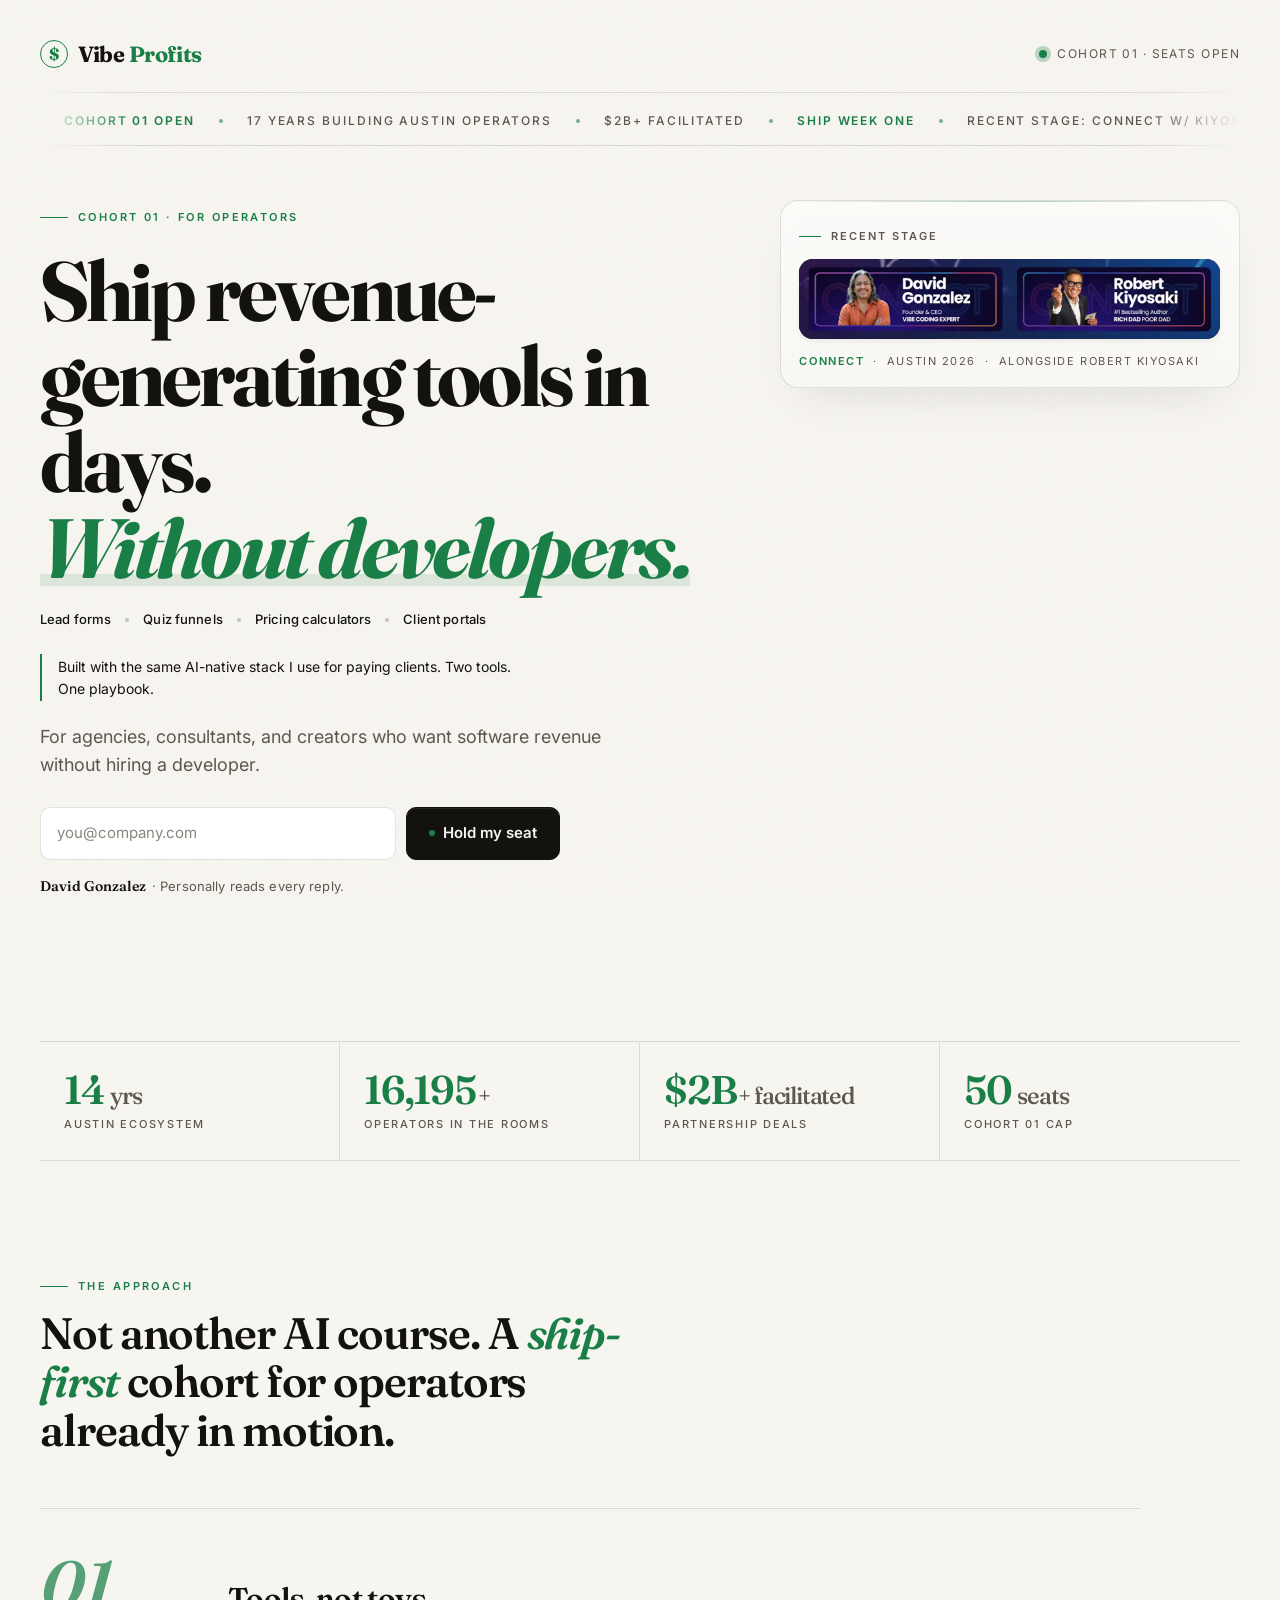
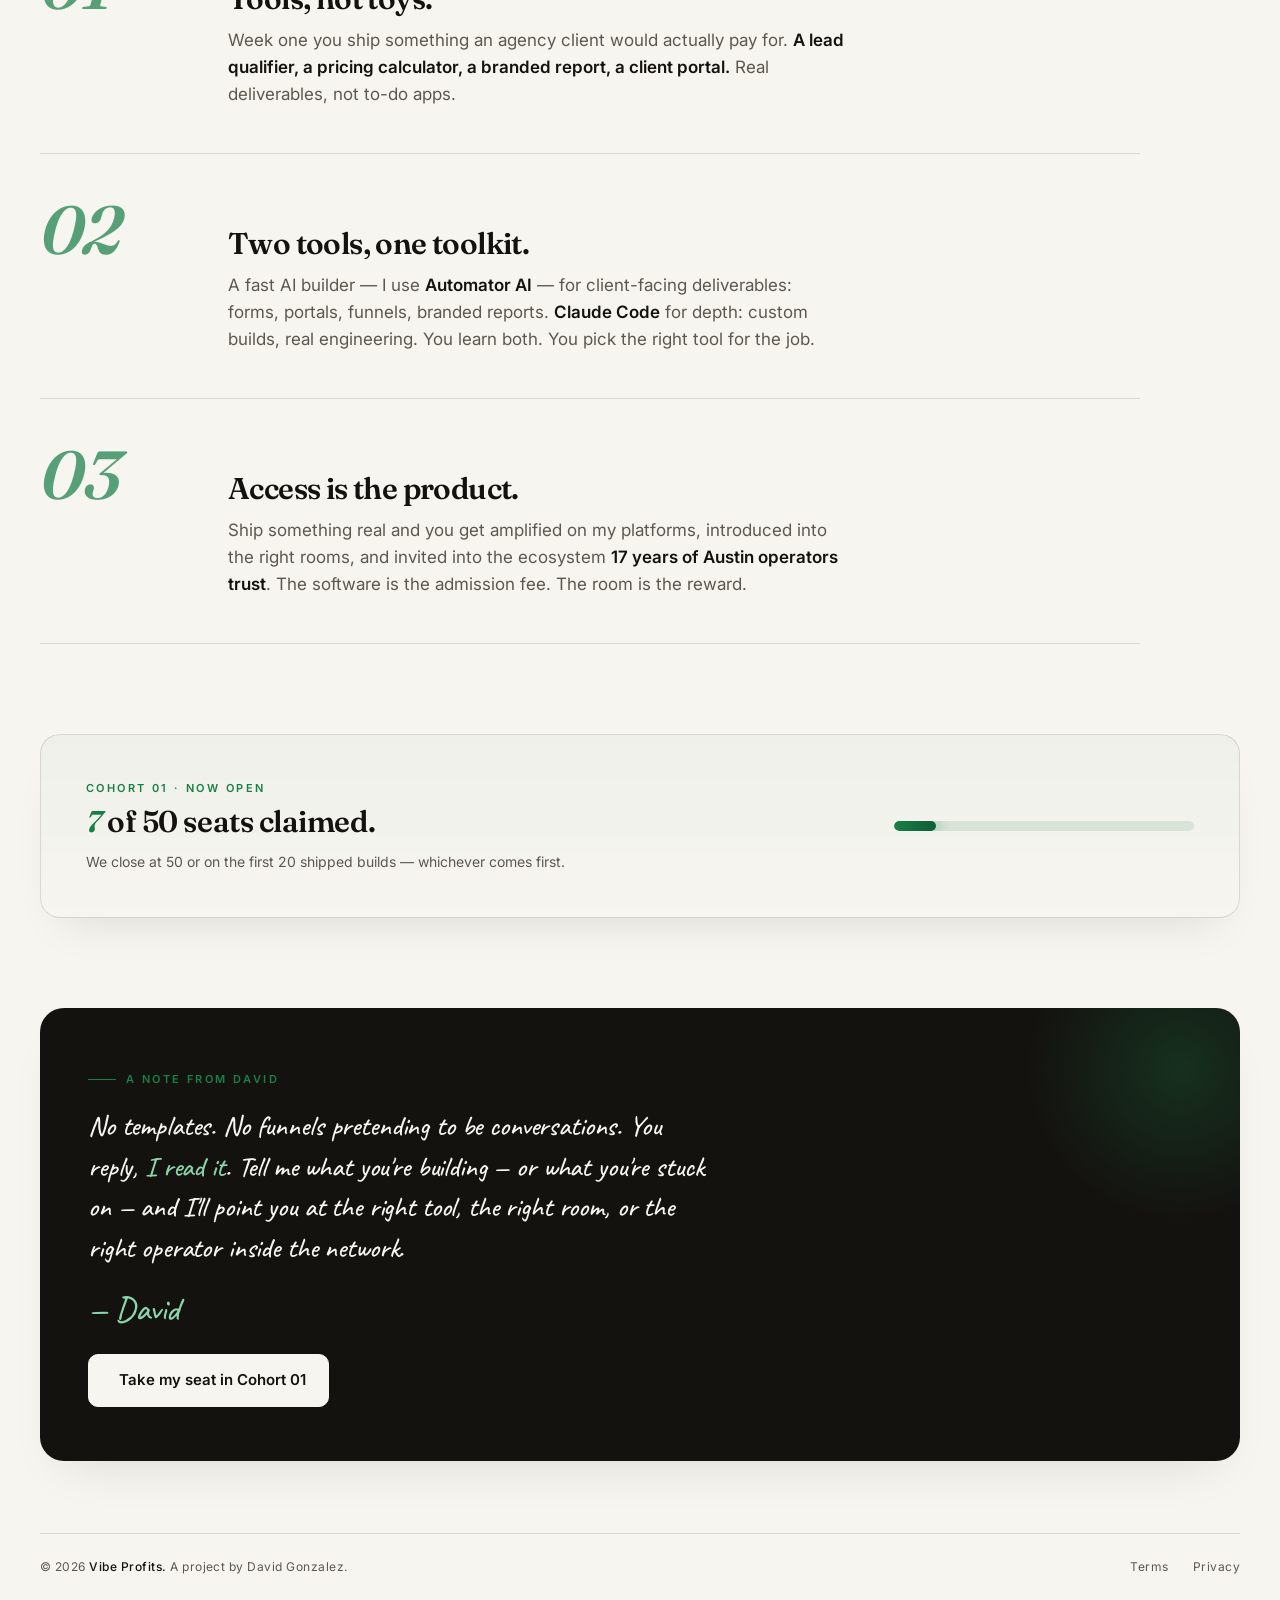
==== index.html @ b7c8c3aa "authority reframe: de-emphasize Matt, center David. drop solo Matt tile, rework marquee + mechanism " ====
<!doctype html>
<html lang="en">
<head>
<meta charset="utf-8" />
<meta name="viewport" content="width=device-width, initial-scale=1" />
<title>Vibe Profits — ship revenue-generating tools in days</title>
<meta name="description" content="For agencies, consultants, and creators who want software revenue without hiring a developer." />
<meta property="og:title" content="Vibe Profits" />
<meta property="og:description" content="Ship revenue-generating tools in days. Without developers." />
<meta property="og:type" content="website" />
<meta property="og:url" content="https://vibeprofits.com" />
<link rel="icon" type="image/svg+xml" href="favicon.svg" />
<link rel="preload" as="image" href="images/david-kiyosaki-connect.png" />
<link rel="preload" as="image" href="images/matt-leitz-connect.png" />
<link rel="preconnect" href="https://fonts.googleapis.com" />
<link rel="preconnect" href="https://fonts.gstatic.com" crossorigin />
<link href="https://fonts.googleapis.com/css2?family=Fraunces:ital,wght@0,500;0,600;0,700;1,500;1,700&family=Inter:wght@400;500;600&family=Caveat:wght@500;600&display=swap" rel="stylesheet" />
<link rel="stylesheet" href="styles.css" />
</head>
<body>

  <div class="noise-overlay" aria-hidden="true"></div>
  <div class="scroll-progress" aria-hidden="true"></div>
  <div class="cursor-orb" aria-hidden="true"></div>

  <div class="sticky-header" id="sticky-header" aria-hidden="true">
    <div class="sticky-header-inner">
      <a class="logo" href="#top">
        <span class="seal" aria-hidden="true">$</span>
        <span class="word">Vibe <em>Profits</em></span>
      </a>
      <a class="btn-mini" href="#waitlist">Hold my seat</a>
    </div>
  </div>

  <div class="shell" id="top">
    <header class="top">
      <a class="logo" href="index.html" aria-label="Vibe Profits home">
        <span class="seal" aria-hidden="true">$</span>
        <span class="word">Vibe <em>Profits</em></span>
      </a>
      <span class="status"><span class="dot" aria-hidden="true"></span>Cohort 01 · Seats open</span>
    </header>

    <div class="marquee" aria-hidden="true">
      <div class="marquee-track">
        <span class="marquee-item"><strong>Cohort 01 open</strong><span class="marquee-dot"></span>17 years building Austin operators<span class="marquee-dot"></span>$2B+ facilitated<span class="marquee-dot"></span><strong>Ship week one</strong><span class="marquee-dot"></span>Recent stage: Connect w/ Kiyosaki<span class="marquee-dot"></span>50 seats only<span class="marquee-dot"></span></span>
        <span class="marquee-item"><strong>Cohort 01 open</strong><span class="marquee-dot"></span>17 years building Austin operators<span class="marquee-dot"></span>$2B+ facilitated<span class="marquee-dot"></span><strong>Ship week one</strong><span class="marquee-dot"></span>Recent stage: Connect w/ Kiyosaki<span class="marquee-dot"></span>50 seats only<span class="marquee-dot"></span></span>
      </div>
    </div>

    <main class="hero" id="hero">
      <div class="hero-grid">
        <div class="hero-left">
          <span class="eyebrow-hero">Cohort 01 · For operators</span>

          <h1>Ship revenue-generating tools in days. <em>Without developers.</em></h1>

          <p class="tags" aria-label="Examples of tools you can build">
            <span>Lead forms</span>
            <span>Quiz funnels</span>
            <span>Pricing calculators</span>
            <span>Client portals</span>
          </p>

          <p class="mechanism">
            Built with the same AI-native stack I use for paying clients. Two tools. One playbook.
          </p>

          <p class="sub">
            For agencies, consultants, and creators who want software revenue without hiring a developer.
          </p>

          <form id="waitlist-form" action="https://impartylist.activehosted.com/proc.php" method="POST">
            <input type="hidden" name="u" value="1" />
            <input type="hidden" name="f" value="1" />
            <input type="hidden" name="s" />
            <input type="hidden" name="c" value="0" />
            <input type="hidden" name="m" value="0" />
            <input type="hidden" name="act" value="sub" />
            <input type="hidden" name="v" value="2" />
            <input type="hidden" name="or" value="6f5343a4-e29b-447a-8f4f-bf5ef756699c" />
            <label class="sr-only" for="email">Email address</label>
            <input id="email" name="email" type="email" required placeholder="you@company.com" autocomplete="email" />
            <button type="submit" data-magnetic>
              <span class="btn-dot" aria-hidden="true"></span>
              <span class="btn-label">Hold my seat</span>
            </button>
          </form>

          <p class="signature">
            <span class="sig-name">David Gonzalez</span> · Personally reads every reply.
          </p>
        </div>

        <aside class="hero-right">
          <section class="press" aria-label="Recent stage">
            <p class="press-label">Recent stage</p>
            <div class="press-row" id="press-row">
              <figure class="press-tile press-tile--wide" data-tilt>
                <img src="images/david-kiyosaki-connect.png" alt="David Gonzalez speaking on stage at Connect alongside Robert Kiyosaki" loading="eager" />
              </figure>
            </div>
            <p class="press-caption"><strong>Connect</strong> &nbsp;·&nbsp; Austin 2026 &nbsp;·&nbsp; Alongside Robert Kiyosaki</p>
          </section>
        </aside>
      </div>
    </main>

    <section class="metrics" id="metrics" aria-label="Vibe Profits at a glance">
      <div class="metric">
        <span class="metric-value" data-count="17"><em>17</em><span class="unit"> yrs</span></span>
        <span class="metric-label">Austin ecosystem</span>
      </div>
      <div class="metric">
        <span class="metric-value" data-count="20000"><em>20,000</em><span class="unit">+</span></span>
        <span class="metric-label">Operators in the rooms</span>
      </div>
      <div class="metric">
        <span class="metric-value"><em>$2B</em><span class="unit">+ facilitated</span></span>
        <span class="metric-label">Partnership deals</span>
      </div>
      <div class="metric">
        <span class="metric-value"><em>50</em><span class="unit"> seats</span></span>
        <span class="metric-label">Cohort 01 cap</span>
      </div>
    </section>

    <section class="philosophy" aria-label="The Vibe Profits approach">
      <div class="philosophy-header">
        <span class="eyebrow-hero">The approach</span>
        <h2>Not another AI course. A <em>ship-first</em> cohort for operators already in motion.</h2>
      </div>

      <div class="philosophy-row">
        <span class="philosophy-num">01</span>
        <div class="philosophy-text">
          <h3>Tools, not toys.</h3>
          <p>Week one you ship something an agency client would actually pay for. <strong>A lead qualifier, a pricing calculator, a branded report, a client portal.</strong> Real deliverables, not to-do apps.</p>
        </div>
      </div>

      <div class="philosophy-row">
        <span class="philosophy-num">02</span>
        <div class="philosophy-text">
          <h3>Two tools, one toolkit.</h3>
          <p>A fast AI builder — I use <strong>Automator AI</strong> — for client-facing deliverables: forms, portals, funnels, branded reports. <strong>Claude Code</strong> for depth: custom builds, real engineering. You learn both. You pick the right tool for the job.</p>
        </div>
      </div>

      <div class="philosophy-row">
        <span class="philosophy-num">03</span>
        <div class="philosophy-text">
          <h3>Access is the product.</h3>
          <p>Ship something real and you get amplified on my platforms, introduced into the right rooms, and invited into the ecosystem <strong>17 years of Austin operators trust</strong>. The software is the admission fee. The room is the reward.</p>
        </div>
      </div>
    </section>

    <section class="cohort-progress" aria-label="Cohort 01 availability">
      <div class="cohort-text">
        <p class="cohort-label">Cohort 01 · Now open</p>
        <p class="cohort-count"><em id="seats-taken">7</em> of 50 seats claimed.</p>
        <p class="cohort-sub">We close at 50 or on the first 20 shipped builds — whichever comes first.</p>
      </div>
      <div class="cohort-bar" aria-hidden="true">
        <span class="cohort-bar-fill" id="cohort-fill"></span>
      </div>
    </section>

    <section class="founder-note" aria-label="Note from David">
      <div class="founder-note-inner">
        <p class="founder-note-label">A note from David</p>
        <p class="founder-note-body">
          No templates. No funnels pretending to be conversations. You reply, <em>I read it</em>. Tell me what you're building — or what you're stuck on — and I'll point you at the right tool, the right room, or the right operator inside the network.
        </p>
        <p class="founder-note-sign">— David</p>
        <a class="btn" href="#waitlist">
          <span class="btn-dot" aria-hidden="true"></span>
          Take my seat in Cohort 01
        </a>
      </div>
    </section>

    <footer class="foot" id="waitlist">
      <span>&copy; 2026 <span class="by">Vibe Profits.</span> A project by David Gonzalez.</span>
      <nav aria-label="Legal">
        <a href="terms.html" data-hover>Terms</a>
        <a href="privacy.html" data-hover>Privacy</a>
      </nav>
    </footer>
  </div>

  <script src="motion.js" defer></script>
</body>
</html>
---- styles.css ----
:root {
  --bg: #F7F5F0;
  --ink: #14120F;
  --muted: #5C584F;
  --hairline: rgba(20,18,15,0.12);
  --hairline-strong: rgba(20,18,15,0.22);
  --field: #FFFFFF;
  --money: #1A7F47;
  --money-deep: #0E5C34;
  --money-mist: rgba(26,127,71,0.12);
  --shadow-diffuse: 0 24px 48px -24px rgba(20,18,15,0.12);
}

* { box-sizing: border-box; }
html, body { margin: 0; padding: 0; }
html { background: var(--bg); scroll-behavior: smooth; }
body {
  min-height: 100dvh;
  background: var(--bg);
  color: var(--ink);
  font-family: 'Inter', system-ui, -apple-system, Segoe UI, sans-serif;
  font-size: 16px;
  line-height: 1.5;
  -webkit-font-smoothing: antialiased;
  -moz-osx-font-smoothing: grayscale;
  position: relative;
  overflow-x: hidden;
}

.shell {
  position: relative;
  z-index: 2;
  padding: clamp(20px, 4vw, 40px);
  max-width: 1400px;
  margin: 0 auto;
}

/* ---- noise overlay (subtle organic grain) ---- */
.noise-overlay {
  position: fixed;
  inset: 0;
  z-index: 1;
  pointer-events: none;
  opacity: 0.035;
  mix-blend-mode: multiply;
  background-image: url("data:image/svg+xml;utf8,<svg xmlns='http://www.w3.org/2000/svg' width='120' height='120'><filter id='n'><feTurbulence type='fractalNoise' baseFrequency='0.9' numOctaves='2' stitchTiles='stitch'/></filter><rect width='120' height='120' filter='url(%23n)' opacity='0.8'/></svg>");
}

/* ---- scroll progress bar ---- */
.scroll-progress {
  position: fixed;
  top: 0;
  left: 0;
  height: 2px;
  width: 100%;
  background: transparent;
  z-index: 100;
  pointer-events: none;
}
.scroll-progress::before {
  content: '';
  display: block;
  height: 100%;
  width: var(--progress, 0%);
  background: var(--money);
  transform-origin: left;
  transition: width 60ms linear;
}

/* ---- ambient cursor orb (hero only) ---- */
.cursor-orb {
  position: fixed;
  top: 0;
  left: 0;
  width: 420px;
  height: 420px;
  border-radius: 50%;
  background: radial-gradient(circle at center, rgba(26,127,71,0.18) 0%, rgba(26,127,71,0) 60%);
  pointer-events: none;
  transform: translate3d(-50%, -50%, 0);
  transition: opacity 400ms ease;
  opacity: 0;
  z-index: 0;
  filter: blur(12px);
  will-change: transform, opacity;
}
.cursor-orb.is-active { opacity: 1; }

/* ---- sticky header (shrinks on scroll) ---- */
.sticky-header {
  position: fixed;
  top: 0;
  left: 0;
  right: 0;
  z-index: 50;
  padding: 10px clamp(20px, 4vw, 40px);
  background: rgba(247,245,240,0.82);
  backdrop-filter: blur(18px) saturate(140%);
  -webkit-backdrop-filter: blur(18px) saturate(140%);
  border-bottom: 1px solid rgba(20,18,15,0.06);
  box-shadow: inset 0 1px 0 rgba(255,255,255,0.4);
  transform: translateY(-101%);
  transition: transform 360ms cubic-bezier(0.16, 1, 0.3, 1);
  display: flex;
  justify-content: space-between;
  align-items: center;
  max-width: none;
}
.sticky-header.is-visible { transform: translateY(0); }
.sticky-header-inner {
  width: 100%;
  max-width: 1400px;
  margin: 0 auto;
  display: flex;
  justify-content: space-between;
  align-items: center;
  gap: 16px;
}
.sticky-header .logo { font-size: 18px; }
.sticky-header .btn-mini {
  font-family: inherit;
  font-size: 13px;
  font-weight: 600;
  color: var(--bg);
  background: var(--ink);
  border: 1px solid var(--ink);
  border-radius: 10px;
  padding: 9px 16px;
  text-decoration: none;
  transition: transform 160ms ease, background 160ms ease;
}
.sticky-header .btn-mini:hover { background: var(--money-deep); border-color: var(--money-deep); transform: translateY(-1px); }

/* ---- header ---- */
.top {
  display: flex;
  justify-content: space-between;
  align-items: center;
  gap: 16px;
  margin-bottom: 6px;
}
.logo {
  display: inline-flex;
  align-items: center;
  gap: 10px;
  text-decoration: none;
  color: var(--ink);
  font-family: 'Fraunces', Georgia, 'Times New Roman', serif;
  font-weight: 700;
  font-size: 22px;
  letter-spacing: -0.02em;
  line-height: 1;
}
.logo .seal {
  display: inline-flex;
  align-items: center;
  justify-content: center;
  width: 28px;
  height: 28px;
  border-radius: 50%;
  border: 1.5px solid var(--money);
  color: var(--money);
  font-family: 'Fraunces', Georgia, serif;
  font-weight: 700;
  font-style: normal;
  font-size: 17px;
  line-height: 1;
  padding-bottom: 1px;
  transition: transform 400ms cubic-bezier(0.16, 1, 0.3, 1), background 400ms ease;
}
.logo:hover .seal { background: var(--money); color: var(--bg); transform: rotate(-8deg) scale(1.05); }
.logo .word { color: var(--ink); }
.logo .word em { font-style: normal; color: var(--money); }

.status {
  display: inline-flex;
  align-items: center;
  gap: 10px;
  font-size: 12px;
  letter-spacing: 0.12em;
  text-transform: uppercase;
  color: var(--muted);
}
.dot {
  position: relative;
  width: 8px; height: 8px; border-radius: 50%;
  background: var(--money);
  flex-shrink: 0;
}
.dot::after {
  content: '';
  position: absolute;
  inset: -4px;
  border-radius: 50%;
  background: var(--money);
  opacity: 0.28;
  animation: breathe 2.4s ease-out infinite;
  transform-origin: center;
}
@keyframes breathe {
  0%   { transform: scale(1);    opacity: 0.35; }
  70%  { transform: scale(2.2);  opacity: 0; }
  100% { transform: scale(2.2);  opacity: 0; }
}

/* ---- kinetic marquee ---- */
.marquee {
  margin: 24px 0 0;
  overflow: hidden;
  border-top: 1px solid var(--hairline);
  border-bottom: 1px solid var(--hairline);
  padding: 14px 0;
  mask-image: linear-gradient(to right, transparent 0, #000 8%, #000 92%, transparent 100%);
  -webkit-mask-image: linear-gradient(to right, transparent 0, #000 8%, #000 92%, transparent 100%);
}
.marquee-track {
  display: inline-flex;
  gap: 0;
  white-space: nowrap;
  animation: marquee 38s linear infinite;
  will-change: transform;
}
.marquee:hover .marquee-track { animation-play-state: paused; }
.marquee-item {
  display: inline-flex;
  align-items: center;
  gap: 24px;
  padding: 0 24px;
  font-size: 12px;
  font-weight: 500;
  letter-spacing: 0.16em;
  text-transform: uppercase;
  color: var(--muted);
  font-family: 'Inter', system-ui, sans-serif;
}
.marquee-item strong { color: var(--money); font-weight: 600; }
.marquee-dot {
  display: inline-block;
  width: 4px; height: 4px;
  border-radius: 50%;
  background: var(--money);
  opacity: 0.6;
}
@keyframes marquee {
  from { transform: translate3d(0, 0, 0); }
  to   { transform: translate3d(-50%, 0, 0); }
}

/* ---- hero (asymmetric grid on desktop, stacked on mobile) ---- */
main.hero {
  padding: clamp(28px, 6vh, 72px) 0 clamp(40px, 8vh, 96px);
}
.hero-grid {
  display: grid;
  grid-template-columns: 1fr;
  gap: clamp(24px, 4vw, 56px);
  align-items: start;
}
@media (min-width: 960px) {
  .hero-grid {
    grid-template-columns: minmax(0, 1.5fr) minmax(0, 1fr);
    align-items: start;
  }
}
.hero-left { min-width: 0; }
.hero-right { min-width: 0; }

/* ---- eyebrow ---- */
.eyebrow-hero {
  display: inline-flex;
  align-items: center;
  gap: 10px;
  font-family: 'Inter', system-ui, sans-serif;
  font-size: 11px;
  font-weight: 600;
  letter-spacing: 0.22em;
  text-transform: uppercase;
  color: var(--money);
  margin: 0 0 22px;
}
.eyebrow-hero::before {
  content: '';
  width: 28px;
  height: 1px;
  background: var(--money);
  display: inline-block;
}

/* ---- type ---- */
h1 {
  font-family: 'Fraunces', Georgia, 'Times New Roman', serif;
  font-weight: 700;
  font-size: clamp(44px, 7.5vw, 84px);
  line-height: 1.02;
  letter-spacing: -0.035em;
  margin: 0 0 24px;
  color: var(--ink);
  font-feature-settings: "ss01" 1, "ss02" 1;
  opacity: 0;
  animation: heroReveal 900ms cubic-bezier(0.16, 1, 0.3, 1) 120ms forwards;
}
h1 em {
  font-style: italic;
  color: var(--money);
  display: inline-block;
  position: relative;
}
h1 em::after {
  content: '';
  position: absolute;
  left: 0; right: 0;
  bottom: 0.06em;
  height: 0.14em;
  background: var(--money-mist);
  z-index: -1;
  transform: scaleX(0);
  transform-origin: left;
  animation: underscoreGrow 800ms cubic-bezier(0.16, 1, 0.3, 1) 1000ms forwards;
}
@keyframes heroReveal {
  from { opacity: 0; transform: translateY(12px); }
  to   { opacity: 1; transform: translateY(0); }
}
@keyframes underscoreGrow {
  from { transform: scaleX(0); }
  to   { transform: scaleX(1); }
}

h2 {
  font-family: 'Fraunces', Georgia, serif;
  font-weight: 600;
  font-size: clamp(22px, 2.2vw, 28px);
  letter-spacing: -0.015em;
  margin: 32px 0 10px;
  color: var(--ink);
}

p { margin: 0 0 14px; }
.sub {
  font-size: clamp(16px, 1.6vw, 18px);
  line-height: 1.55;
  color: var(--muted);
  max-width: 52ch;
  margin: 0 0 28px;
}

/* ---- tag strip (stagger reveal) ---- */
.tags {
  display: flex;
  flex-wrap: wrap;
  gap: 4px 0;
  margin: -4px 0 28px;
  padding: 0;
  font-size: 13px;
  font-weight: 500;
  color: var(--ink);
  letter-spacing: 0.01em;
}
.tags span {
  display: inline-flex;
  align-items: center;
  opacity: 0;
  transform: translateY(6px);
  animation: tagRise 520ms cubic-bezier(0.16, 1, 0.3, 1) forwards;
}
.tags span:nth-child(1) { animation-delay: 280ms; }
.tags span:nth-child(2) { animation-delay: 360ms; }
.tags span:nth-child(3) { animation-delay: 440ms; }
.tags span:nth-child(4) { animation-delay: 520ms; }
.tags span + span::before {
  content: '';
  display: inline-block;
  width: 4px; height: 4px; border-radius: 50%;
  background: var(--hairline-strong);
  margin: 0 14px;
}
@keyframes tagRise {
  to { opacity: 1; transform: translateY(0); }
}

/* ---- mechanism line ---- */
.mechanism {
  margin: -4px 0 22px;
  max-width: 54ch;
  padding: 2px 0 2px 16px;
  border-left: 2px solid var(--money);
  font-size: 14px;
  line-height: 1.55;
  color: var(--ink);
  opacity: 0;
  animation: fadeIn 640ms ease-out 600ms forwards;
}
@keyframes fadeIn { to { opacity: 1; } }

/* ---- form ---- */
form {
  display: flex;
  gap: 10px;
  align-items: stretch;
  width: 100%;
  max-width: 520px;
  position: relative;
}
.sr-only {
  position: absolute; left: -9999px; width: 1px; height: 1px; overflow: hidden;
}
input[type="email"] {
  flex: 1;
  min-width: 0;
  font: inherit;
  font-size: 15px;
  color: var(--ink);
  background: var(--field);
  border: 1px solid var(--hairline);
  border-radius: 10px;
  padding: 14px 16px;
  outline: none;
  transition: border-color 240ms ease, box-shadow 240ms ease, transform 240ms ease;
  position: relative;
}
input[type="email"]::placeholder { color: #8A867C; }
input[type="email"]:focus {
  border-color: var(--money);
  box-shadow: 0 0 0 3px var(--money-mist);
}

button, .btn {
  font: inherit;
  font-weight: 600;
  font-size: 15px;
  color: var(--bg);
  background: var(--ink);
  border: 1px solid var(--ink);
  border-radius: 10px;
  padding: 14px 22px;
  cursor: pointer;
  white-space: nowrap;
  text-decoration: none;
  display: inline-flex;
  align-items: center;
  gap: 8px;
  transition: transform 240ms cubic-bezier(0.16, 1, 0.3, 1), background 220ms ease, border-color 220ms ease, box-shadow 220ms ease;
  box-shadow: inset 0 1px 0 rgba(255,255,255,0.08);
  position: relative;
  will-change: transform;
}
button:hover, .btn:hover {
  background: var(--money-deep);
  border-color: var(--money-deep);
  box-shadow: inset 0 1px 0 rgba(255,255,255,0.12), 0 10px 24px -12px rgba(26,127,71,0.5);
}
button:active, .btn:active { transform: translate3d(0, 1px, 0) scale(0.99); }
button:focus-visible, .btn:focus-visible { outline: 2px solid var(--money); outline-offset: 3px; }
button[disabled] { opacity: 0.8; cursor: progress; }
button .btn-dot {
  width: 6px; height: 6px; border-radius: 50%;
  background: var(--money);
  display: inline-block;
  animation: breathe 2.4s ease-out infinite;
}

.btn-ghost {
  background: transparent;
  color: var(--ink);
  border: 1px solid var(--hairline-strong);
  box-shadow: none;
}
.btn-ghost:hover { background: transparent; border-color: var(--ink); color: var(--ink); box-shadow: none; }

/* ---- founder signature ---- */
.signature {
  margin: 16px 0 0;
  font-size: 13px;
  color: var(--muted);
  letter-spacing: 0.01em;
  line-height: 1.5;
}
.signature .sig-name {
  font-family: 'Fraunces', Georgia, serif;
  font-weight: 600;
  color: var(--ink);
  font-size: 14px;
  margin-right: 2px;
}

/* ---- press strip (right column on desktop) ---- */
.press {
  margin: 0;
  padding: 18px;
  border: 1px solid var(--hairline);
  border-radius: 18px;
  background: linear-gradient(180deg, rgba(255,255,255,0.6) 0%, rgba(255,255,255,0.32) 100%);
  backdrop-filter: blur(8px);
  -webkit-backdrop-filter: blur(8px);
  box-shadow: var(--shadow-diffuse);
  position: relative;
  overflow: hidden;
}
.press::before {
  content: '';
  position: absolute;
  top: 0; left: 0; right: 0;
  height: 1px;
  background: linear-gradient(90deg, transparent, rgba(26,127,71,0.35), transparent);
}
.press-label {
  display: inline-flex;
  align-items: center;
  gap: 10px;
  font-family: 'Inter', system-ui, sans-serif;
  font-size: 11px;
  font-weight: 600;
  letter-spacing: 0.18em;
  text-transform: uppercase;
  color: var(--muted);
  margin: 0 0 14px;
}
.press-label::before {
  content: '';
  width: 22px;
  height: 1px;
  background: var(--money);
  display: inline-block;
}
.press-row {
  display: grid;
  grid-template-columns: 1fr;
  gap: 10px;
  align-items: stretch;
}
.press-tile {
  margin: 0;
  overflow: hidden;
  border-radius: 14px;
  background: #0F0F24;
  box-shadow: 0 2px 4px rgba(20, 18, 15, 0.08);
  opacity: 0;
  animation: pressFadeIn 520ms cubic-bezier(0.16, 1, 0.3, 1) forwards;
  position: relative;
  transform-style: preserve-3d;
  transition: transform 260ms cubic-bezier(0.16, 1, 0.3, 1);
  will-change: transform;
}
.press-tile:nth-child(1) { animation-delay: 300ms; }
.press-tile:nth-child(2) { animation-delay: 420ms; }
.press-tile--wide { aspect-ratio: 2606 / 494; }
.press-tile--square { aspect-ratio: 846 / 980; }
.press-tile img {
  width: 100%;
  height: 100%;
  display: block;
  object-fit: cover;
  object-position: center;
  transition: transform 600ms cubic-bezier(0.16, 1, 0.3, 1);
}
.press-tile:hover img { transform: scale(1.04); }
.press-tile::after {
  content: '';
  position: absolute;
  inset: 0;
  border-radius: inherit;
  background: radial-gradient(circle at var(--mx, 50%) var(--my, 50%), rgba(26,127,71,0.2) 0%, transparent 40%);
  opacity: 0;
  transition: opacity 260ms ease;
  pointer-events: none;
  mix-blend-mode: screen;
}
.press-tile:hover::after { opacity: 1; }
.press-caption {
  margin: 14px 0 0;
  font-size: 11px;
  letter-spacing: 0.14em;
  text-transform: uppercase;
  color: var(--muted);
}
.press-caption strong { color: var(--money); font-weight: 600; }
.press-quotes {
  margin: 12px 0 0;
  padding: 0;
  list-style: none;
  display: grid;
  gap: 4px;
}
.press-quotes li {
  font-size: 12px;
  color: var(--muted);
  line-height: 1.5;
  font-family: 'Fraunces', Georgia, serif;
  font-style: italic;
}
.press-quotes li strong { color: var(--ink); font-weight: 600; font-style: normal; font-family: 'Inter', sans-serif; margin-right: 4px; font-size: 11px; letter-spacing: 0.08em; text-transform: uppercase; }

@keyframes pressFadeIn {
  from { opacity: 0; transform: translateY(8px); }
  to   { opacity: 1; transform: translateY(0); }
}

@media (max-width: 560px) {
  .press { padding: 14px; }
}

/* ---- metrics strip ---- */
.metrics {
  margin: clamp(40px, 8vh, 72px) 0 0;
  border-top: 1px solid var(--hairline);
  border-bottom: 1px solid var(--hairline);
  display: grid;
  grid-template-columns: repeat(4, 1fr);
  gap: 0;
}
.metric {
  padding: 28px 24px;
  border-right: 1px solid var(--hairline);
  display: flex;
  flex-direction: column;
  gap: 6px;
  min-width: 0;
}
.metric:last-child { border-right: none; }
.metric-value {
  font-family: 'Fraunces', Georgia, serif;
  font-weight: 600;
  font-size: clamp(28px, 3.4vw, 40px);
  line-height: 1;
  letter-spacing: -0.03em;
  color: var(--ink);
  font-variant-numeric: tabular-nums;
}
.metric-value em { font-style: normal; color: var(--money); }
.metric-value .unit {
  font-size: 0.6em;
  color: var(--muted);
  font-weight: 500;
  margin-left: 2px;
}
.metric-label {
  font-size: 11px;
  letter-spacing: 0.16em;
  text-transform: uppercase;
  color: var(--muted);
  font-weight: 500;
}
@media (max-width: 800px) {
  .metrics { grid-template-columns: repeat(2, 1fr); }
  .metric:nth-child(2n) { border-right: none; }
  .metric:nth-child(1), .metric:nth-child(2) { border-bottom: 1px solid var(--hairline); }
}

/* ---- philosophy section (manifesto) ---- */
.philosophy {
  margin: clamp(56px, 12vh, 120px) 0 0;
  max-width: 1100px;
}
.philosophy-header {
  margin: 0 0 clamp(32px, 6vh, 64px);
  max-width: 640px;
}
.philosophy-header .eyebrow-hero { margin-bottom: 14px; }
.philosophy-header h2 {
  font-size: clamp(28px, 3.8vw, 44px);
  line-height: 1.1;
  letter-spacing: -0.025em;
  margin: 0;
  color: var(--ink);
}
.philosophy-header h2 em { font-style: italic; color: var(--money); }

.philosophy-row {
  display: grid;
  grid-template-columns: 1fr;
  gap: clamp(16px, 3vw, 28px);
  padding: clamp(28px, 5vh, 48px) 0;
  border-top: 1px solid var(--hairline);
  position: relative;
}
.philosophy-row:last-child { border-bottom: 1px solid var(--hairline); }
@media (min-width: 768px) {
  .philosophy-row { grid-template-columns: minmax(120px, 160px) 1fr; align-items: baseline; }
}
.philosophy-num {
  font-family: 'Fraunces', Georgia, serif;
  font-weight: 600;
  font-style: italic;
  font-size: clamp(44px, 5.5vw, 68px);
  line-height: 0.9;
  color: var(--money);
  letter-spacing: -0.02em;
  display: block;
  opacity: 0.72;
}
.philosophy-text h3 {
  font-family: 'Fraunces', Georgia, serif;
  font-weight: 600;
  font-size: clamp(22px, 2.6vw, 30px);
  line-height: 1.15;
  letter-spacing: -0.02em;
  margin: 0 0 10px;
  color: var(--ink);
}
.philosophy-text p {
  font-size: clamp(15px, 1.4vw, 17px);
  line-height: 1.6;
  color: var(--muted);
  max-width: 56ch;
  margin: 0;
}
.philosophy-text p strong { color: var(--ink); font-weight: 600; }

/* ---- cohort progress ---- */
.cohort-progress {
  margin: clamp(48px, 10vh, 96px) 0 0;
  padding: clamp(28px, 5vh, 48px);
  border: 1px solid var(--hairline);
  border-radius: 20px;
  background: linear-gradient(180deg, rgba(26,127,71,0.04), rgba(26,127,71,0));
  display: grid;
  grid-template-columns: 1fr;
  gap: 20px;
  align-items: center;
  box-shadow: var(--shadow-diffuse);
}
@media (min-width: 720px) { .cohort-progress { grid-template-columns: 1fr auto; } }
.cohort-text .cohort-label {
  font-size: 11px;
  letter-spacing: 0.22em;
  text-transform: uppercase;
  color: var(--money);
  font-weight: 600;
  margin: 0 0 8px;
}
.cohort-text .cohort-count {
  font-family: 'Fraunces', Georgia, serif;
  font-weight: 600;
  font-size: clamp(22px, 2.8vw, 30px);
  color: var(--ink);
  margin: 0 0 12px;
  letter-spacing: -0.015em;
  line-height: 1.15;
}
.cohort-text .cohort-count em { color: var(--money); font-style: italic; }
.cohort-text .cohort-sub {
  font-size: 14px;
  color: var(--muted);
  margin: 0;
}
.cohort-bar {
  width: 100%;
  min-width: 200px;
  max-width: 360px;
  height: 10px;
  border-radius: 99px;
  background: rgba(26,127,71,0.12);
  overflow: hidden;
  position: relative;
}
@media (min-width: 720px) { .cohort-bar { width: 300px; } }
.cohort-bar-fill {
  display: block;
  height: 100%;
  background: linear-gradient(90deg, var(--money) 0%, var(--money-deep) 100%);
  border-radius: 99px;
  width: 0%;
  transition: width 1400ms cubic-bezier(0.16, 1, 0.3, 1);
  position: relative;
}
.cohort-bar-fill::after {
  content: '';
  position: absolute;
  right: -2px;
  top: -4px;
  bottom: -4px;
  width: 4px;
  border-radius: 99px;
  background: rgba(26,127,71,0.5);
  filter: blur(6px);
  animation: breathe 2.4s ease-out infinite;
}

/* ---- founder note ---- */
.founder-note {
  margin: clamp(48px, 10vh, 96px) 0 0;
  padding: clamp(32px, 6vh, 56px) clamp(24px, 5vw, 48px);
  border-radius: 24px;
  background: var(--ink);
  color: var(--bg);
  position: relative;
  overflow: hidden;
  box-shadow: var(--shadow-diffuse);
}
.founder-note::before {
  content: '';
  position: absolute;
  top: -120px; right: -120px;
  width: 360px; height: 360px;
  border-radius: 50%;
  background: radial-gradient(circle at center, rgba(26,127,71,0.28), transparent 60%);
  pointer-events: none;
}
.founder-note-inner {
  max-width: 620px;
  position: relative;
  z-index: 1;
}
.founder-note-label {
  font-size: 11px;
  letter-spacing: 0.22em;
  text-transform: uppercase;
  color: var(--money);
  font-weight: 600;
  margin: 0 0 18px;
  display: inline-flex;
  align-items: center;
  gap: 10px;
}
.founder-note-label::before {
  content: '';
  width: 28px; height: 1px;
  background: var(--money);
  display: inline-block;
}
.founder-note-body {
  font-family: 'Caveat', 'Fraunces', cursive, serif;
  font-weight: 500;
  font-size: clamp(22px, 2.6vw, 28px);
  line-height: 1.45;
  color: var(--bg);
  margin: 0 0 24px;
  letter-spacing: -0.005em;
}
.founder-note-body em { color: #8BD4AC; font-style: normal; }
.founder-note-sign {
  font-family: 'Caveat', cursive;
  font-weight: 500;
  font-size: clamp(26px, 3vw, 34px);
  color: #8BD4AC;
  line-height: 1;
  margin: 0 0 28px;
}
.founder-note .btn {
  background: var(--bg);
  color: var(--ink);
  border-color: var(--bg);
}
.founder-note .btn:hover {
  background: var(--money);
  border-color: var(--money);
  color: var(--bg);
}

/* ---- footer ---- */
.foot {
  margin: clamp(40px, 8vh, 72px) 0 0;
  padding: 24px 0 0;
  border-top: 1px solid var(--hairline);
  font-size: 12px;
  letter-spacing: 0.04em;
  color: var(--muted);
  display: flex;
  justify-content: space-between;
  align-items: center;
  gap: 16px;
}
.foot .by { color: var(--ink); font-weight: 500; }
.foot a {
  color: var(--muted);
  text-decoration: none;
  position: relative;
  transition: color 200ms ease;
}
.foot a::after {
  content: '';
  position: absolute;
  left: 0; bottom: -3px;
  width: 100%;
  height: 1px;
  background: var(--ink);
  transform: scaleX(0);
  transform-origin: var(--hover-origin, left);
  transition: transform 260ms cubic-bezier(0.16, 1, 0.3, 1);
}
.foot a:hover { color: var(--ink); }
.foot a:hover::after { transform: scaleX(1); }
.foot nav { display: flex; gap: 24px; flex-wrap: wrap; }

/* ---- legal prose ---- */
.prose {
  max-width: 680px;
  margin: 0 auto;
  padding: clamp(24px, 5vh, 56px) 0;
}
.prose .eyebrow {
  font-size: 11px;
  letter-spacing: 0.18em;
  text-transform: uppercase;
  color: var(--money);
  margin-bottom: 10px;
  font-weight: 600;
}
.prose h1 {
  font-size: clamp(36px, 5vw, 52px);
  margin-bottom: 8px;
  opacity: 1;
  animation: none;
}
.prose h1 em::after { display: none; }
.prose .meta {
  font-size: 13px;
  color: var(--muted);
  margin-bottom: 28px;
  padding-bottom: 20px;
  border-bottom: 1px solid var(--hairline);
}
.prose p, .prose li {
  font-size: 15px;
  line-height: 1.65;
  color: var(--ink);
}
.prose ul { padding-left: 20px; margin: 0 0 16px; }
.prose strong { font-weight: 600; }
.prose a { color: var(--money-deep); text-decoration: underline; text-underline-offset: 3px; }

/* ---- responsive ---- */
@media (max-width: 560px) {
  form { flex-direction: column; }
  button { width: 100%; justify-content: center; }
  .foot { flex-direction: column; align-items: flex-start; gap: 10px; }
  .foot nav { gap: 18px; }
  .top { gap: 10px; }
  .status { font-size: 11px; letter-spacing: 0.1em; }
  .marquee-item { gap: 16px; padding: 0 16px; font-size: 11px; }
}

@media (prefers-reduced-motion: reduce) {
  *, *::before, *::after {
    transition-duration: 0.01ms !important;
    animation-duration: 0.01ms !important;
    animation-iteration-count: 1 !important;
    scroll-behavior: auto !important;
  }
  h1, .tags span, .mechanism, .press-tile { opacity: 1; transform: none; }
  .dot::after { display: none; }
  .cursor-orb { display: none; }
}
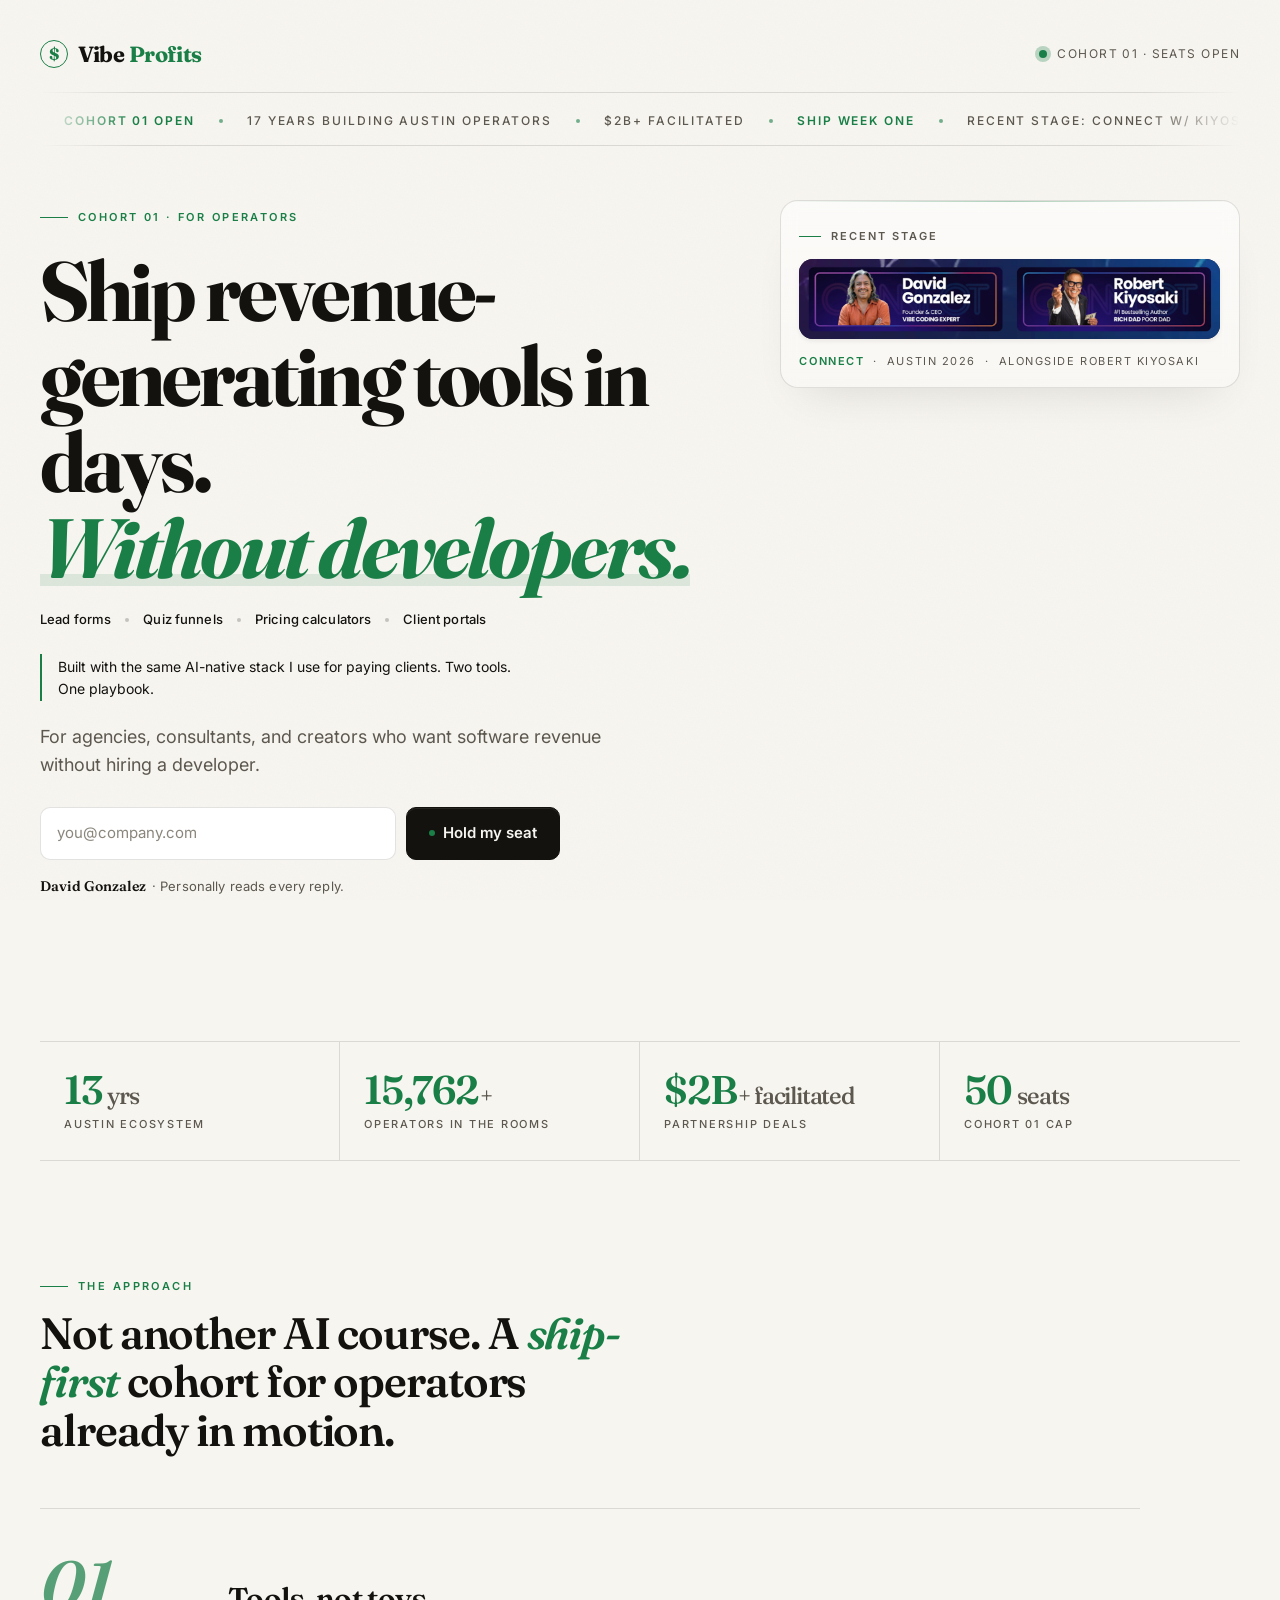
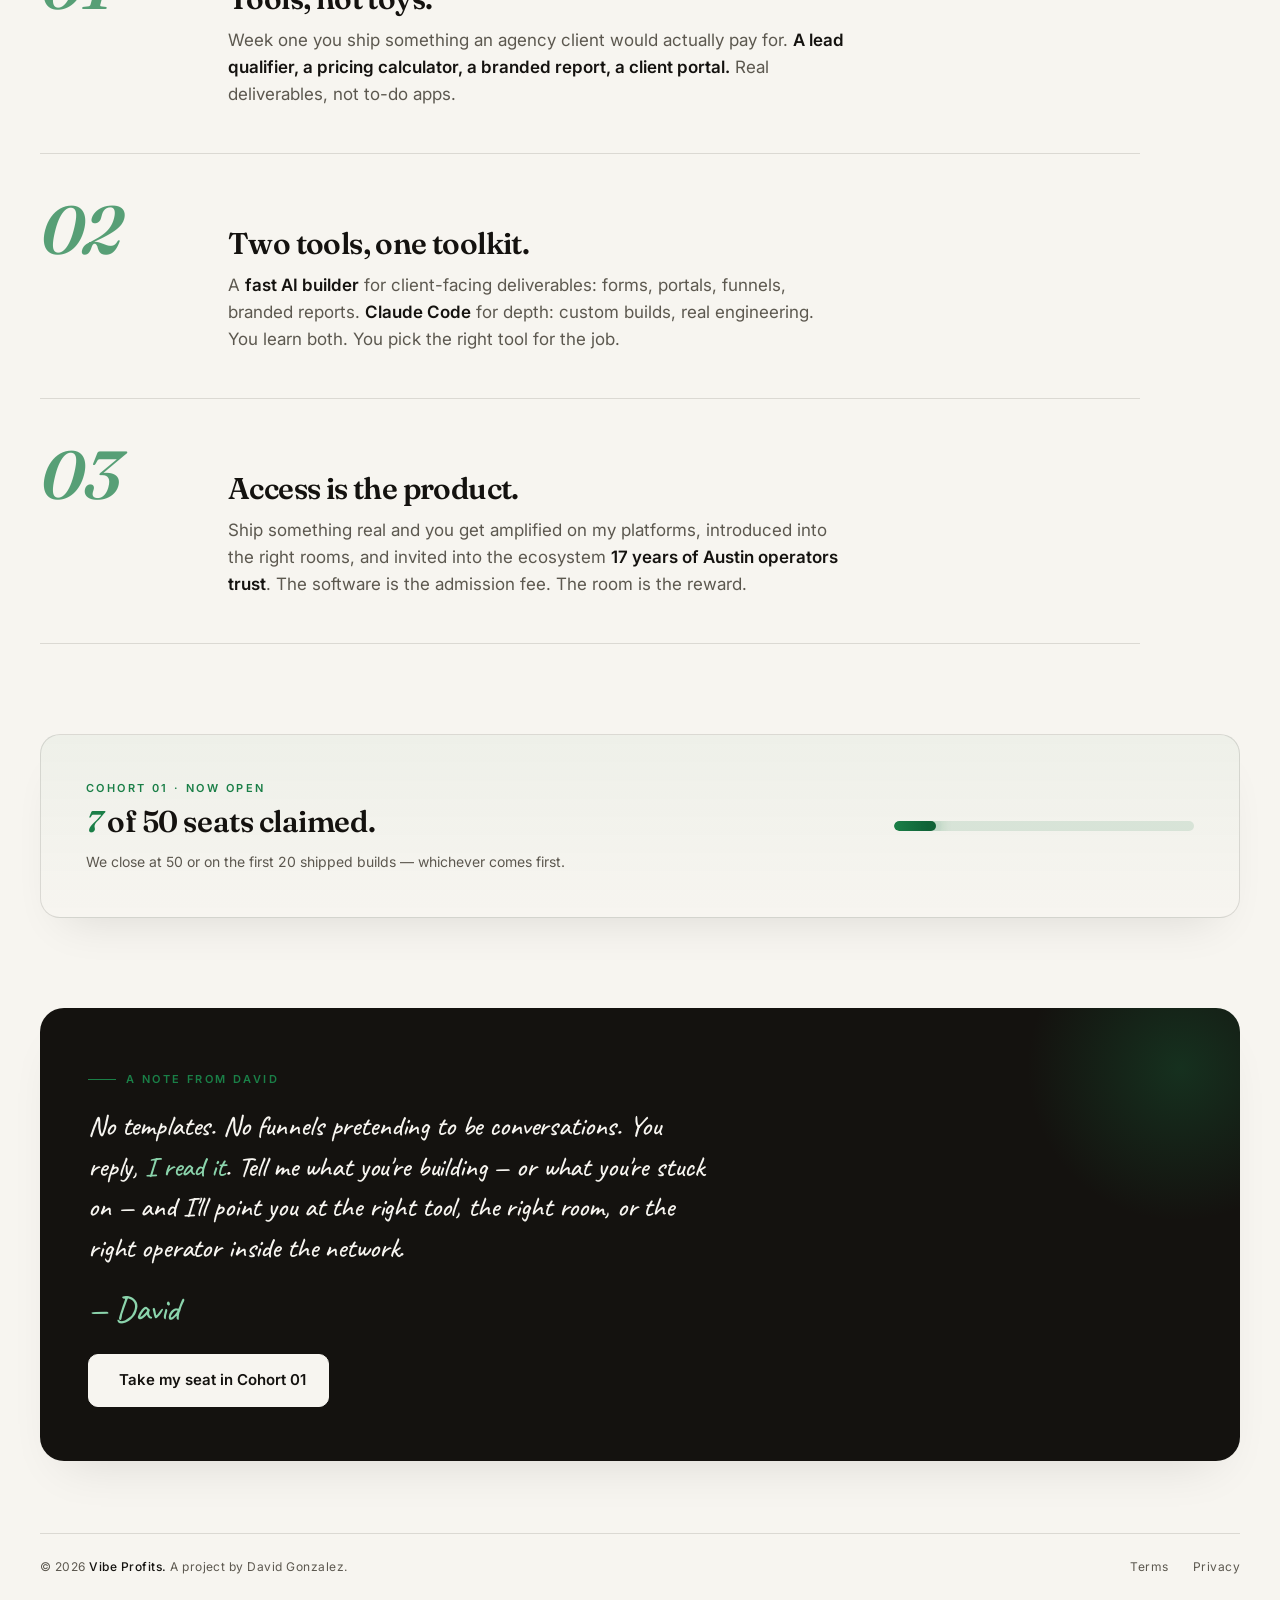
==== commit 12f7fdaa: "drop Automator AI mention from philosophy 02 — fully generic fast AI builder" ====
--- a/index.html
+++ b/index.html
@@ -144,7 +144,7 @@
         <span class="philosophy-num">02</span>
         <div class="philosophy-text">
           <h3>Two tools, one toolkit.</h3>
-          <p>A fast AI builder — I use <strong>Automator AI</strong> — for client-facing deliverables: forms, portals, funnels, branded reports. <strong>Claude Code</strong> for depth: custom builds, real engineering. You learn both. You pick the right tool for the job.</p>
+          <p>A <strong>fast AI builder</strong> for client-facing deliverables: forms, portals, funnels, branded reports. <strong>Claude Code</strong> for depth: custom builds, real engineering. You learn both. You pick the right tool for the job.</p>
         </div>
       </div>
 
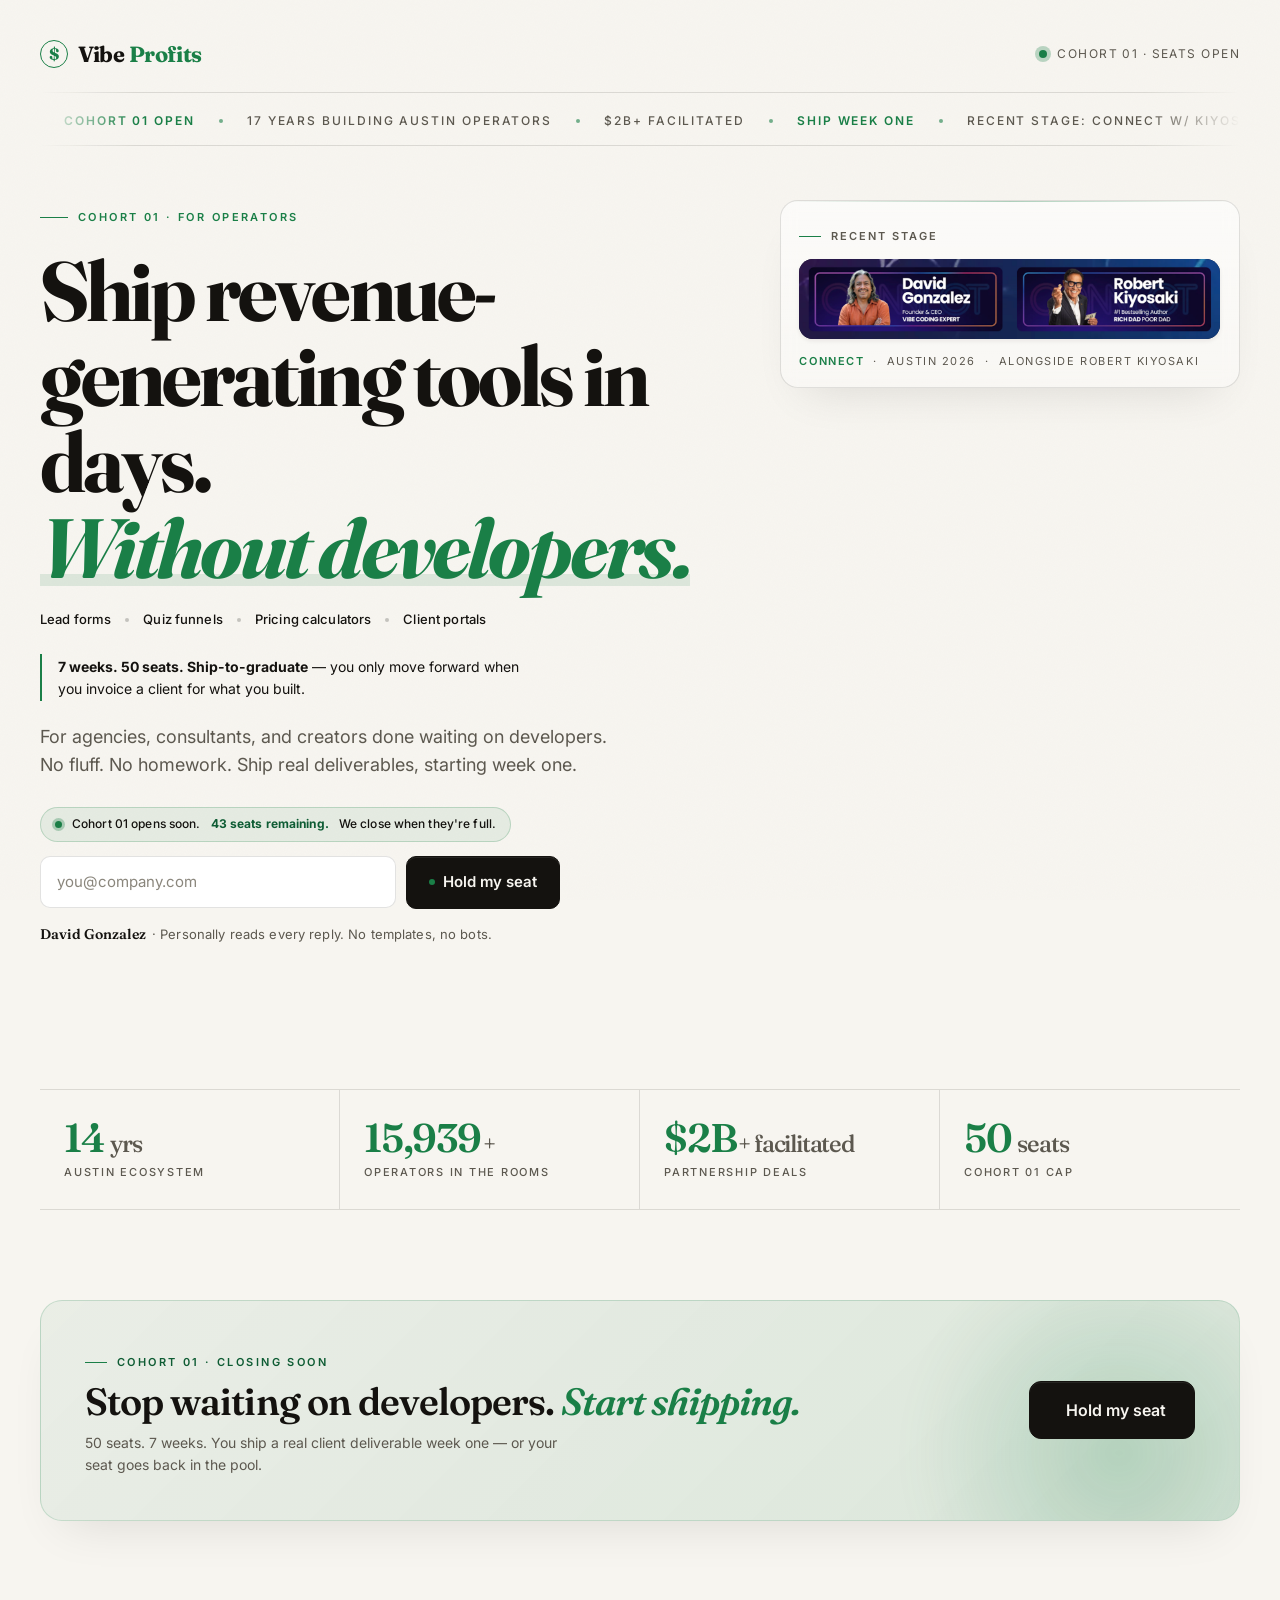
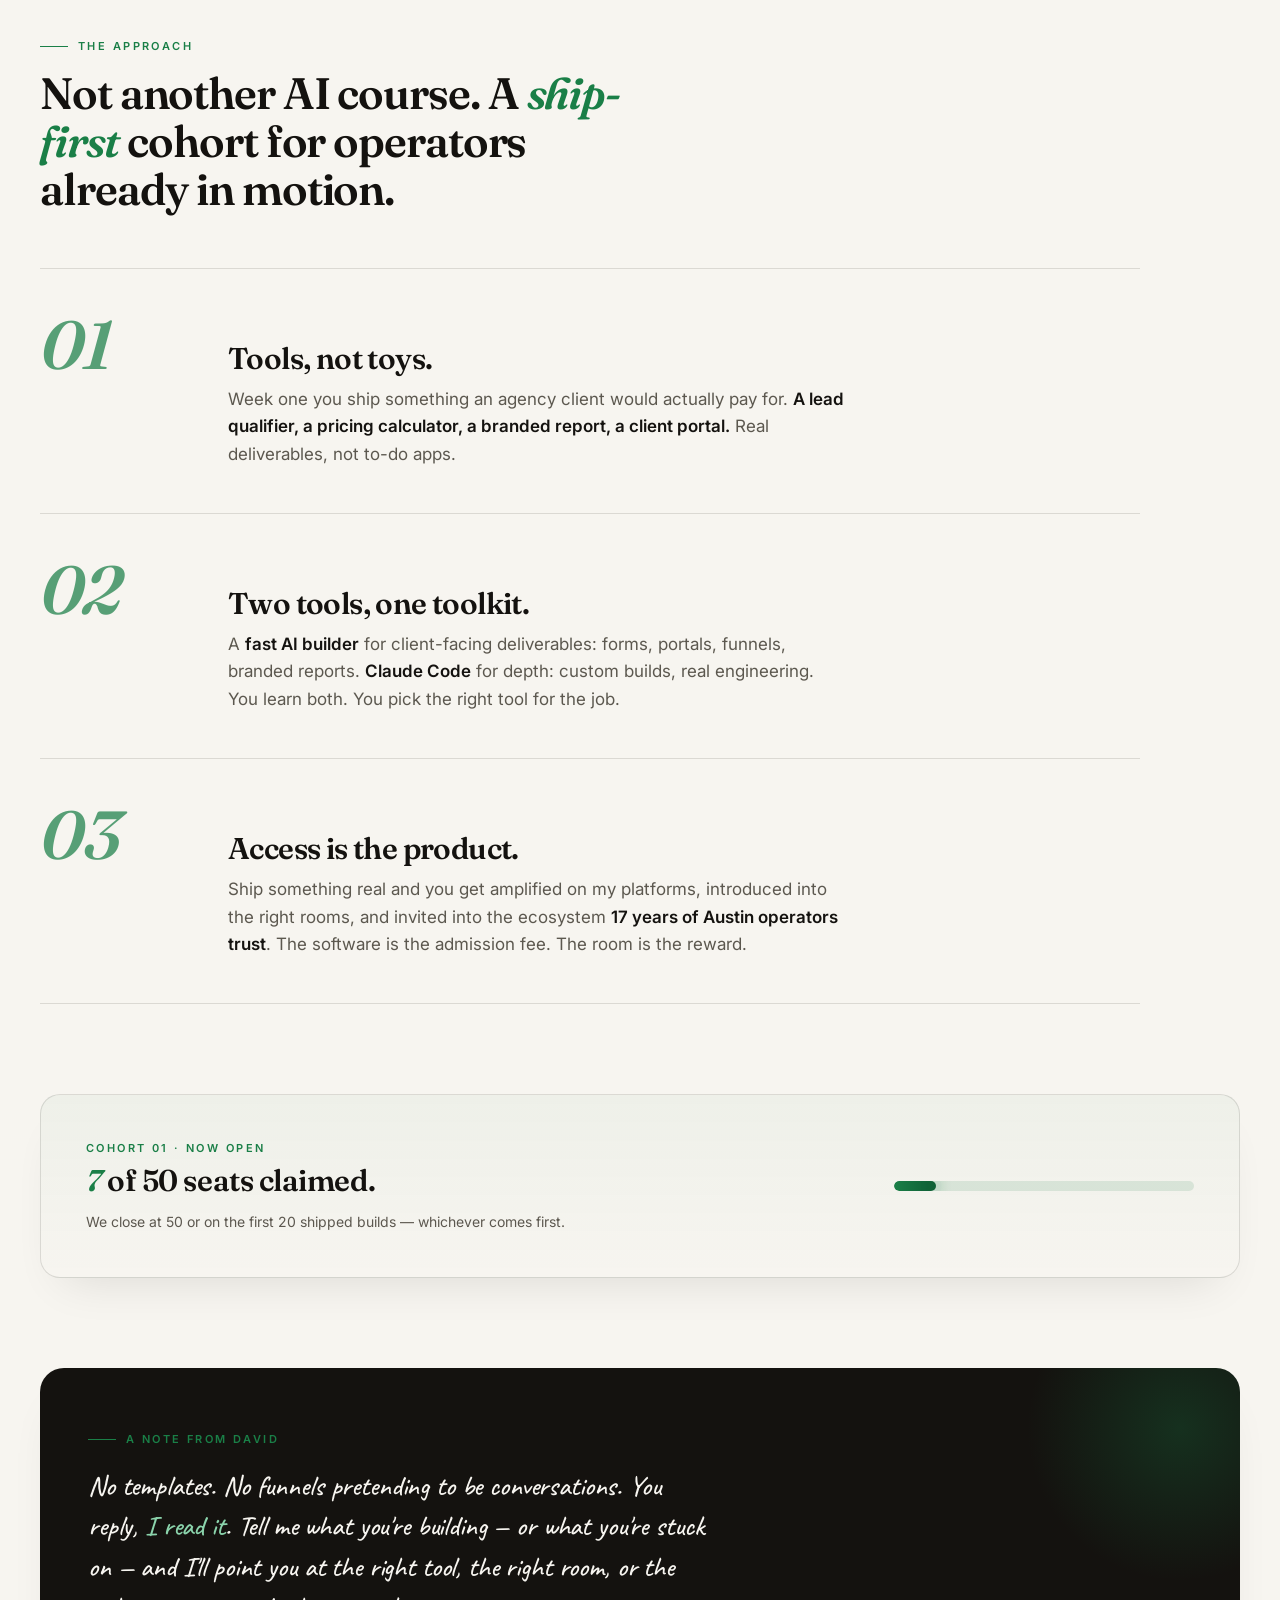
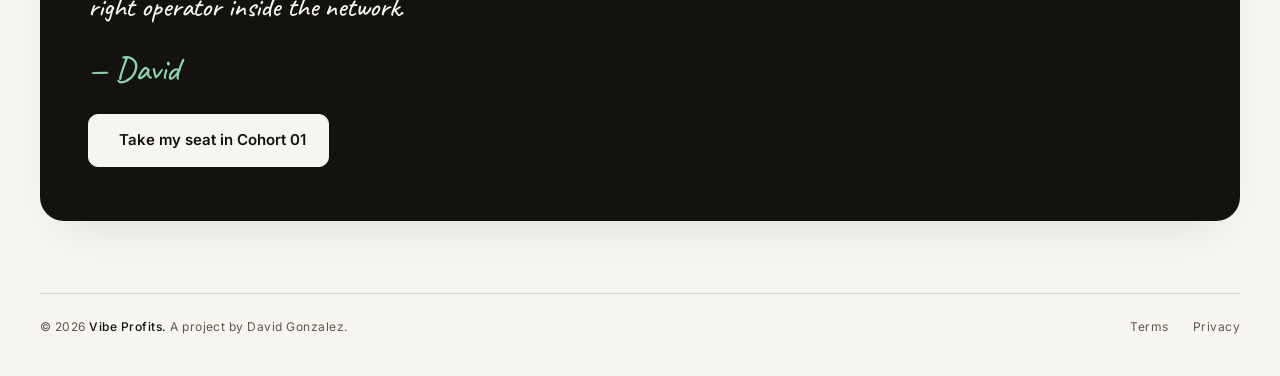
==== commit 91ec6d7f: "apply Perplexity LP patterns: concrete logistics, repeated CTA, scarcity pill" ====
--- a/index.html
+++ b/index.html
@@ -64,11 +64,16 @@
           </p>
 
           <p class="mechanism">
-            Built with the same AI-native stack I use for paying clients. Two tools. One playbook.
+            <strong>7 weeks. 50 seats. Ship-to-graduate</strong> — you only move forward when you invoice a client for what you built.
           </p>
 
           <p class="sub">
-            For agencies, consultants, and creators who want software revenue without hiring a developer.
+            For agencies, consultants, and creators done waiting on developers. No fluff. No homework. Ship real deliverables, starting week one.
+          </p>
+
+          <p class="form-urgency">
+            <span class="seats-dot" aria-hidden="true"></span>
+            Cohort 01 opens soon. <strong>43 seats remaining.</strong> We close when they're full.
           </p>
 
           <form id="waitlist-form" action="https://impartylist.activehosted.com/proc.php" method="POST">
@@ -89,7 +94,7 @@
           </form>
 
           <p class="signature">
-            <span class="sig-name">David Gonzalez</span> · Personally reads every reply.
+            <span class="sig-name">David Gonzalez</span> · Personally reads every reply. No templates, no bots.
           </p>
         </div>
 
@@ -126,6 +131,20 @@
       </div>
     </section>
 
+    <section class="mid-cta" aria-label="Hold your Cohort 01 seat">
+      <div class="mid-cta-inner">
+        <div class="mid-cta-copy">
+          <span class="mid-cta-eyebrow">Cohort 01 · Closing soon</span>
+          <h3 class="mid-cta-title">Stop waiting on developers. <em>Start shipping.</em></h3>
+          <p class="mid-cta-sub">50 seats. 7 weeks. You ship a real client deliverable week one — or your seat goes back in the pool.</p>
+        </div>
+        <a class="btn btn-xl" href="#waitlist-form">
+          <span class="btn-dot" aria-hidden="true"></span>
+          Hold my seat
+        </a>
+      </div>
+    </section>
+
     <section class="philosophy" aria-label="The Vibe Profits approach">
       <div class="philosophy-header">
         <span class="eyebrow-hero">The approach</span>
--- a/styles.css
+++ b/styles.css
@@ -467,6 +467,112 @@
 }
 .btn-ghost:hover { background: transparent; border-color: var(--ink); color: var(--ink); box-shadow: none; }
 
+/* ---- form urgency line (above the form) ---- */
+.form-urgency {
+  display: inline-flex;
+  align-items: center;
+  gap: 10px;
+  padding: 8px 14px;
+  margin: 0 0 14px;
+  background: rgba(26,127,71,0.08);
+  border: 1px solid rgba(26,127,71,0.22);
+  border-radius: 99px;
+  font-size: 12px;
+  font-weight: 500;
+  color: var(--ink);
+  letter-spacing: 0.01em;
+  line-height: 1.4;
+  max-width: 520px;
+}
+.form-urgency strong { color: var(--money-deep); font-weight: 700; }
+.seats-dot {
+  width: 7px; height: 7px; border-radius: 50%;
+  background: var(--money);
+  flex-shrink: 0;
+  position: relative;
+}
+.seats-dot::after {
+  content: '';
+  position: absolute;
+  inset: -3px;
+  border-radius: 50%;
+  background: var(--money);
+  opacity: 0.3;
+  animation: breathe 2.4s ease-out infinite;
+}
+
+/* ---- mid-page CTA bar ---- */
+.mid-cta {
+  margin: clamp(48px, 10vh, 96px) 0 0;
+  padding: clamp(28px, 5vh, 44px);
+  border-radius: 22px;
+  background: linear-gradient(135deg, rgba(26,127,71,0.06) 0%, rgba(26,127,71,0.12) 100%);
+  border: 1px solid rgba(26,127,71,0.18);
+  box-shadow: var(--shadow-diffuse);
+  position: relative;
+  overflow: hidden;
+}
+.mid-cta::before {
+  content: '';
+  position: absolute;
+  top: -40%; right: -10%;
+  width: 480px; height: 480px;
+  border-radius: 50%;
+  background: radial-gradient(circle at center, rgba(26,127,71,0.22), transparent 62%);
+  pointer-events: none;
+  filter: blur(14px);
+}
+.mid-cta-inner {
+  position: relative;
+  z-index: 1;
+  display: grid;
+  grid-template-columns: 1fr;
+  gap: 24px;
+  align-items: center;
+}
+@media (min-width: 760px) {
+  .mid-cta-inner { grid-template-columns: 1fr auto; gap: 40px; }
+}
+.mid-cta-eyebrow {
+  display: inline-flex;
+  align-items: center;
+  gap: 10px;
+  font-size: 11px;
+  font-weight: 600;
+  letter-spacing: 0.22em;
+  text-transform: uppercase;
+  color: var(--money-deep);
+  margin: 0 0 10px;
+}
+.mid-cta-eyebrow::before {
+  content: '';
+  width: 22px; height: 1px; background: var(--money); display: inline-block;
+}
+.mid-cta-title {
+  font-family: 'Fraunces', Georgia, serif;
+  font-weight: 600;
+  font-size: clamp(26px, 3.4vw, 38px);
+  line-height: 1.1;
+  letter-spacing: -0.025em;
+  margin: 0 0 10px;
+  color: var(--ink);
+}
+.mid-cta-title em { font-style: italic; color: var(--money); }
+.mid-cta-sub {
+  font-size: 14px;
+  line-height: 1.55;
+  color: var(--muted);
+  margin: 0;
+  max-width: 54ch;
+}
+
+/* ---- btn-xl (used in mid-cta) ---- */
+.btn-xl {
+  font-size: 16px;
+  padding: 16px 28px;
+  border-radius: 12px;
+}
+
 /* ---- founder signature ---- */
 .signature {
   margin: 16px 0 0;
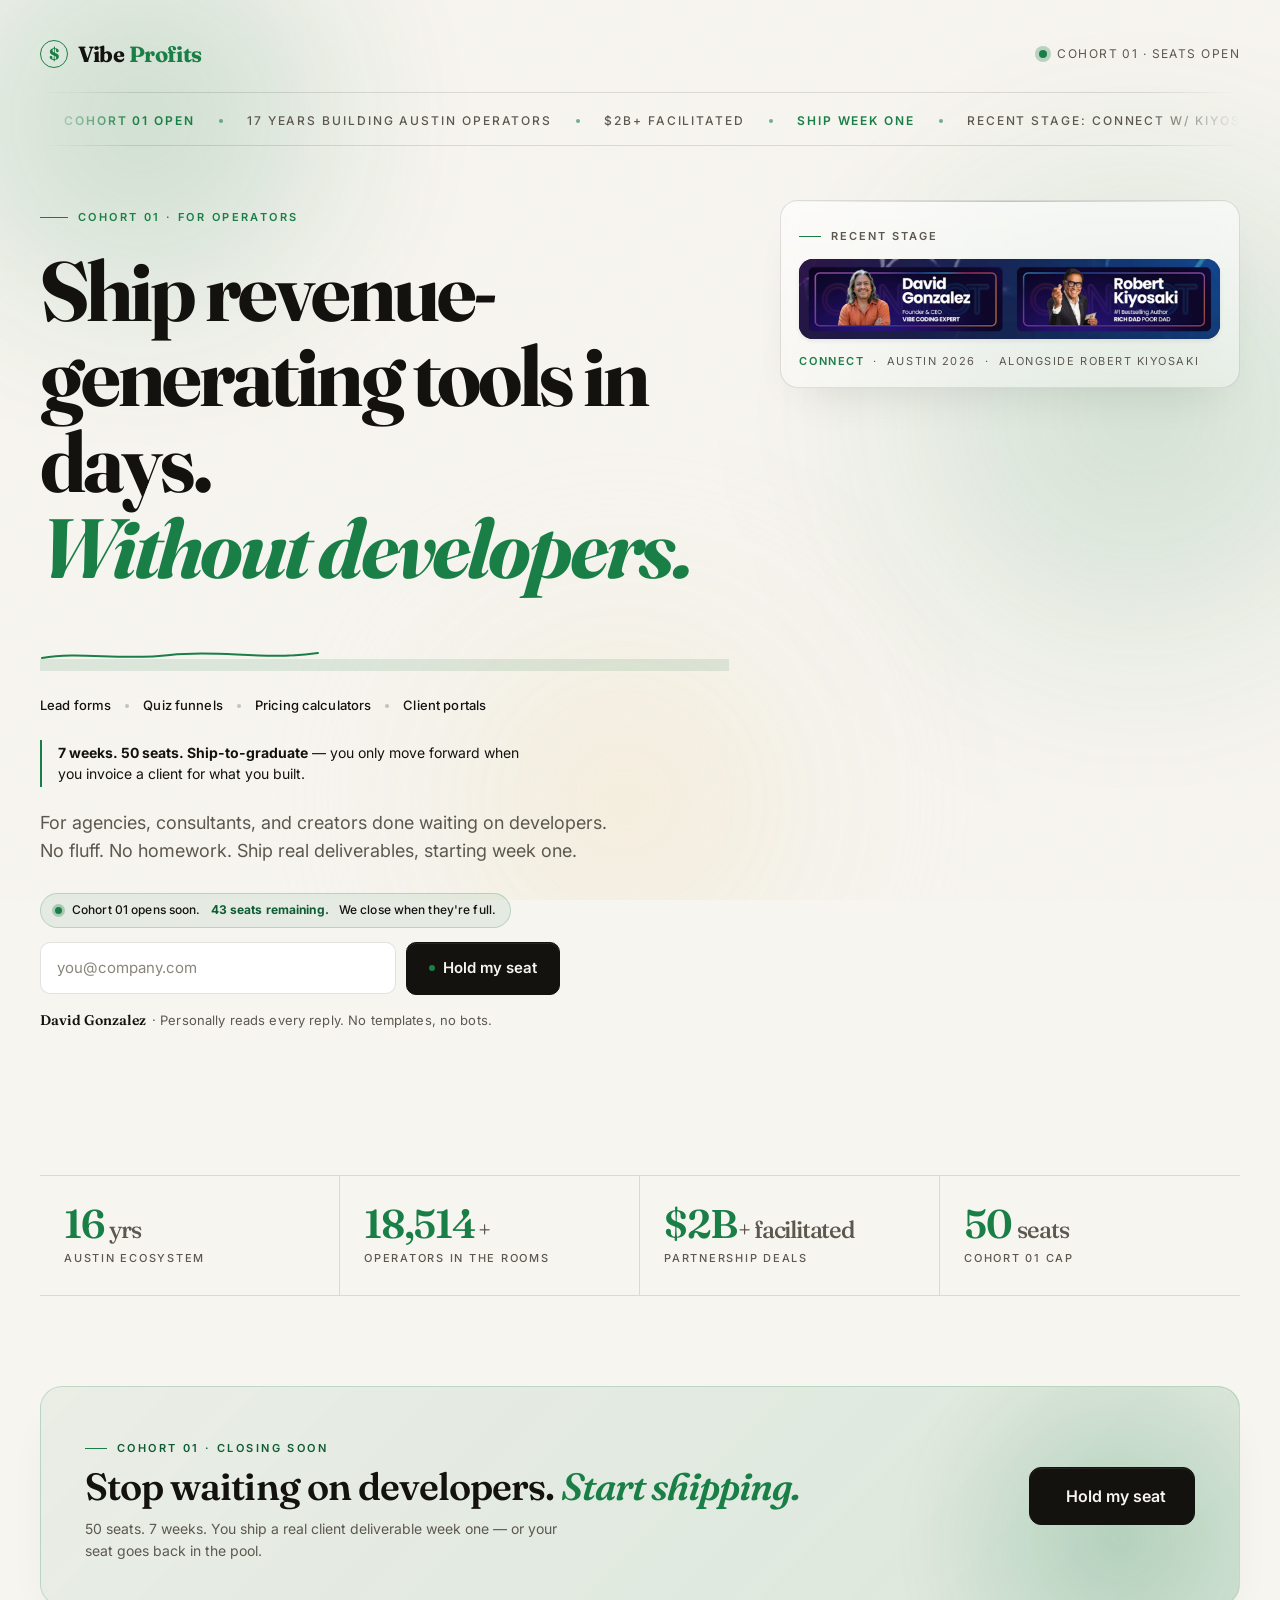
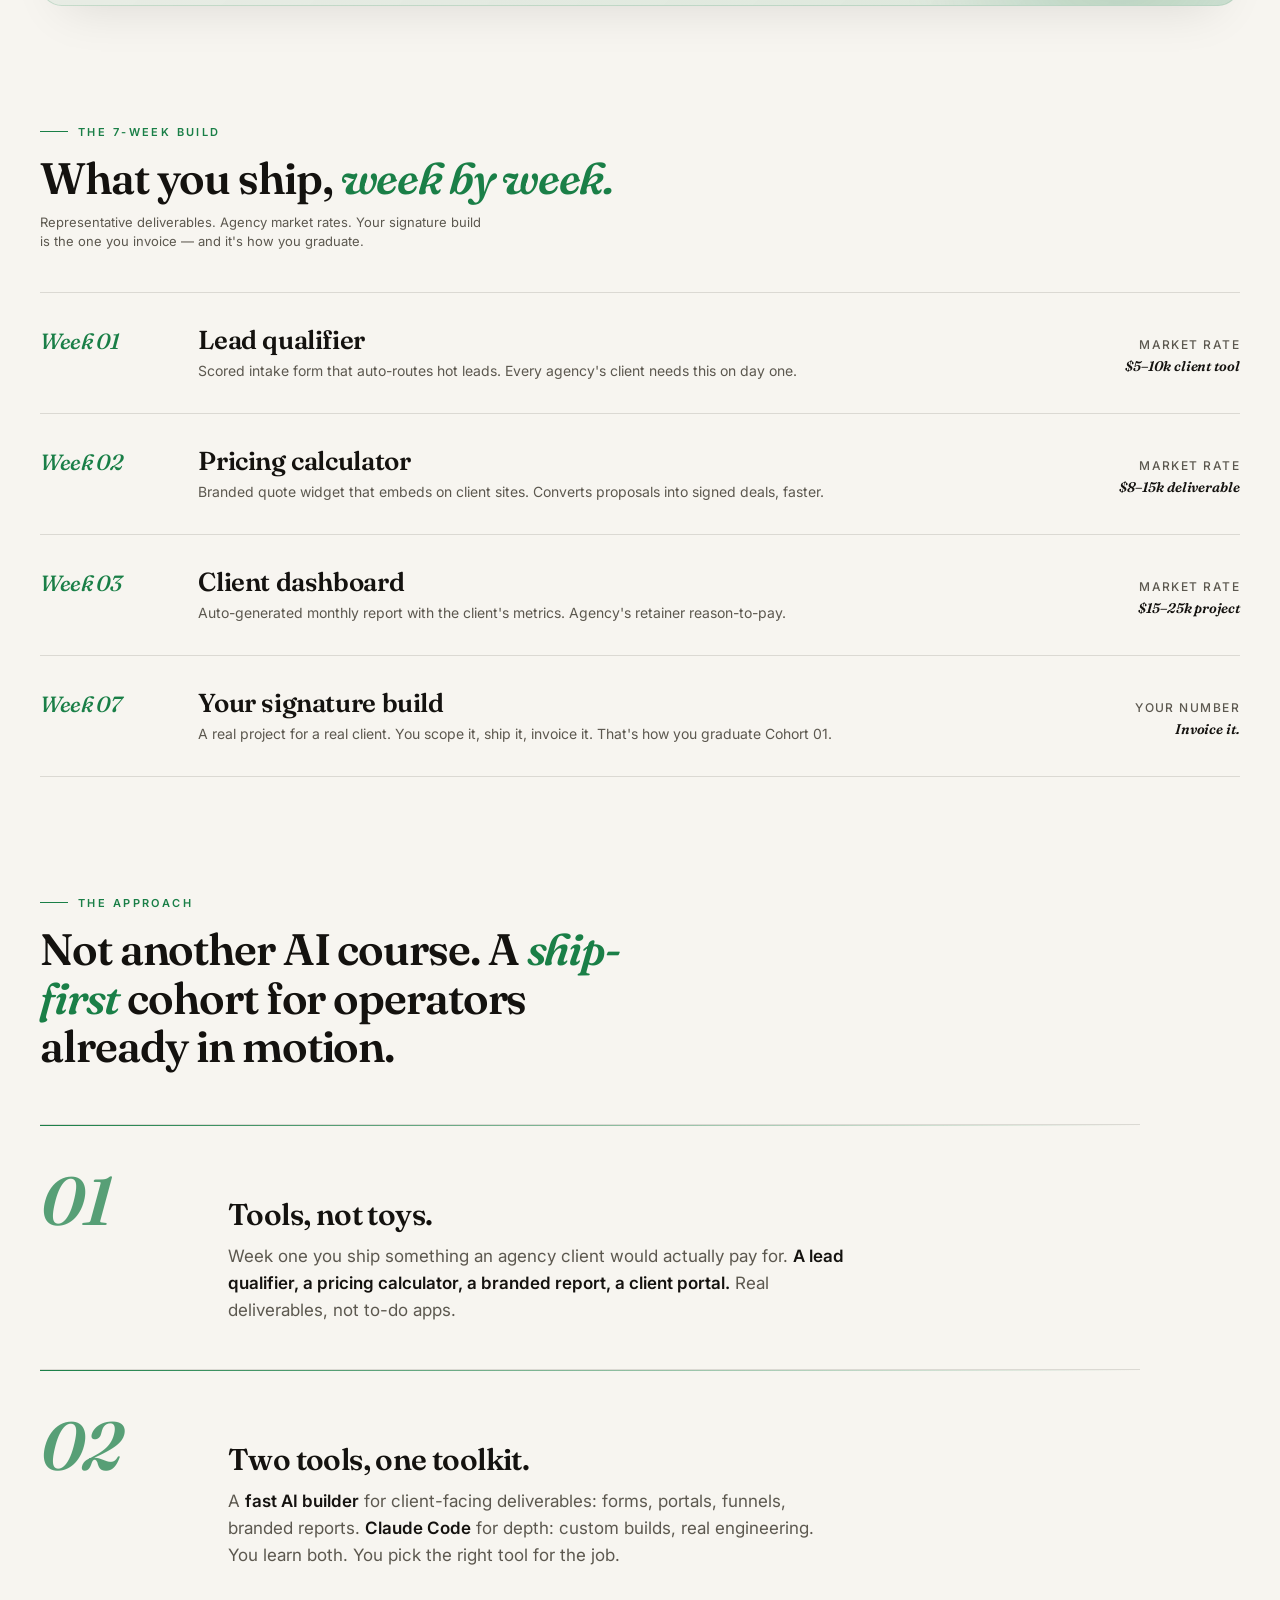
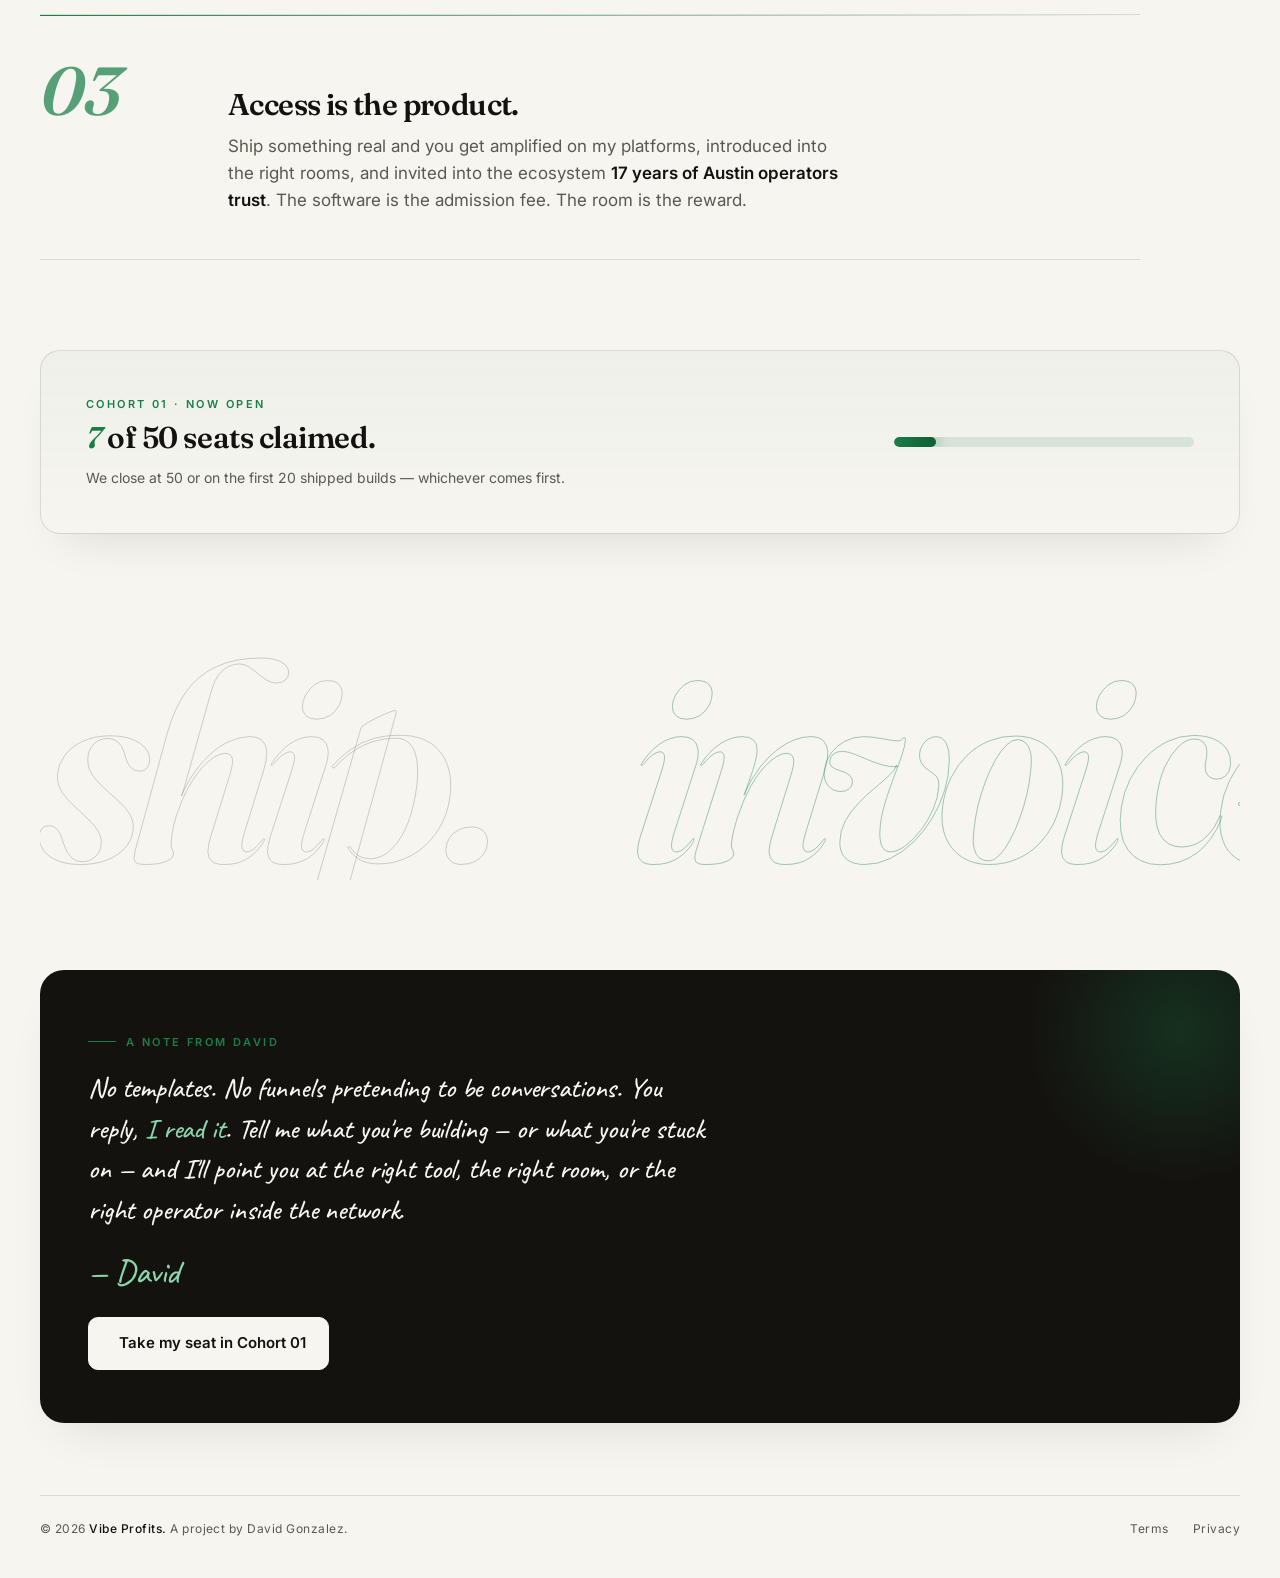
==== commit ef4ab077: "second-pass EBI: mesh gradient hero, shine border, 7-week build calendar, giant kinetic wordmark, ph" ====
--- a/index.html
+++ b/index.html
@@ -19,9 +19,18 @@
 </head>
 <body>
 
+  <div class="mesh-bg" aria-hidden="true">
+    <div class="mesh-blob mesh-blob--a"></div>
+    <div class="mesh-blob mesh-blob--b"></div>
+    <div class="mesh-blob mesh-blob--c"></div>
+  </div>
   <div class="noise-overlay" aria-hidden="true"></div>
   <div class="scroll-progress" aria-hidden="true"></div>
   <div class="cursor-orb" aria-hidden="true"></div>
+  <a href="#top" class="back-to-top" id="back-to-top" aria-label="Back to top">
+    <svg viewBox="0 0 24 24" aria-hidden="true"><path d="M12 19V5M5 12l7-7 7 7"/></svg>
+  </a>
+  <div class="easter-toast" id="easter-toast" aria-hidden="true">you found the easter egg. welcome to the operators who explore.</div>
 
   <div class="sticky-header" id="sticky-header" aria-hidden="true">
     <div class="sticky-header-inner">
@@ -54,7 +63,7 @@
         <div class="hero-left">
           <span class="eyebrow-hero">Cohort 01 · For operators</span>
 
-          <h1>Ship revenue-generating tools in days. <em>Without developers.</em></h1>
+          <h1>Ship revenue-generating tools in days. <em>Without developers.<svg class="h1-flourish" viewBox="0 0 280 14" aria-hidden="true" preserveAspectRatio="none"><path d="M2 9 C 40 2, 80 12, 130 6 S 220 12, 278 4"/></svg></em></h1>
 
           <p class="tags" aria-label="Examples of tools you can build">
             <span>Lead forms</span>
@@ -102,8 +111,9 @@
           <section class="press" aria-label="Recent stage">
             <p class="press-label">Recent stage</p>
             <div class="press-row" id="press-row">
-              <figure class="press-tile press-tile--wide" data-tilt>
+              <figure class="press-tile press-tile--wide" data-tilt data-caption="Connect · Austin, 2026">
                 <img src="images/david-kiyosaki-connect.png" alt="David Gonzalez speaking on stage at Connect alongside Robert Kiyosaki" loading="eager" />
+                <figcaption class="press-tile-caption">Connect · Austin, 2026</figcaption>
               </figure>
             </div>
             <p class="press-caption"><strong>Connect</strong> &nbsp;·&nbsp; Austin 2026 &nbsp;·&nbsp; Alongside Robert Kiyosaki</p>
@@ -131,7 +141,7 @@
       </div>
     </section>
 
-    <section class="mid-cta" aria-label="Hold your Cohort 01 seat">
+    <section class="mid-cta shine-border" aria-label="Hold your Cohort 01 seat">
       <div class="mid-cta-inner">
         <div class="mid-cta-copy">
           <span class="mid-cta-eyebrow">Cohort 01 · Closing soon</span>
@@ -145,6 +155,44 @@
       </div>
     </section>
 
+    <section class="build-cal" aria-label="The 7-week build calendar">
+      <div class="build-cal-header">
+        <span class="eyebrow-hero">The 7-week build</span>
+        <h2>What you ship, <em>week by week.</em></h2>
+        <p class="build-cal-note">Representative deliverables. Agency market rates. Your signature build is the one you invoice — and it's how you graduate.</p>
+      </div>
+      <ol class="build-cal-timeline">
+        <li class="build-cal-step">
+          <span class="build-cal-week">Week 01</span>
+          <span class="build-cal-tool">Lead qualifier
+            <span class="build-cal-tool-desc">Scored intake form that auto-routes hot leads. Every agency's client needs this on day one.</span>
+          </span>
+          <span class="build-cal-outcome">Market rate<strong>$5–10k client tool</strong></span>
+        </li>
+        <li class="build-cal-step">
+          <span class="build-cal-week">Week 02</span>
+          <span class="build-cal-tool">Pricing calculator
+            <span class="build-cal-tool-desc">Branded quote widget that embeds on client sites. Converts proposals into signed deals, faster.</span>
+          </span>
+          <span class="build-cal-outcome">Market rate<strong>$8–15k deliverable</strong></span>
+        </li>
+        <li class="build-cal-step">
+          <span class="build-cal-week">Week 03</span>
+          <span class="build-cal-tool">Client dashboard
+            <span class="build-cal-tool-desc">Auto-generated monthly report with the client's metrics. Agency's retainer reason-to-pay.</span>
+          </span>
+          <span class="build-cal-outcome">Market rate<strong>$15–25k project</strong></span>
+        </li>
+        <li class="build-cal-step">
+          <span class="build-cal-week">Week 07</span>
+          <span class="build-cal-tool">Your signature build
+            <span class="build-cal-tool-desc">A real project for a real client. You scope it, ship it, invoice it. That's how you graduate Cohort 01.</span>
+          </span>
+          <span class="build-cal-outcome">Your number<strong>Invoice it.</strong></span>
+        </li>
+      </ol>
+    </section>
+
     <section class="philosophy" aria-label="The Vibe Profits approach">
       <div class="philosophy-header">
         <span class="eyebrow-hero">The approach</span>
@@ -186,6 +234,11 @@
         <span class="cohort-bar-fill" id="cohort-fill"></span>
       </div>
     </section>
+
+    <div class="giant-mark" aria-hidden="true">
+      <span class="giant-mark-track">ship. <em>invoice.</em> ship. <em>invoice.</em> ship. <em>invoice.</em> ship. <em>invoice.</em>&nbsp;</span>
+      <span class="giant-mark-track" aria-hidden="true">ship. <em>invoice.</em> ship. <em>invoice.</em> ship. <em>invoice.</em> ship. <em>invoice.</em>&nbsp;</span>
+    </div>
 
     <section class="founder-note" aria-label="Note from David">
       <div class="founder-note-inner">
--- a/styles.css
+++ b/styles.css
@@ -1036,6 +1036,394 @@
   .marquee-item { gap: 16px; padding: 0 16px; font-size: 11px; }
 }
 
+/* ========================================================
+   SECOND-PASS EBI (rounds 1-5): award-winning motion layer
+   ======================================================== */
+
+/* ---- ambient mesh gradient (hero atmospheric depth) ---- */
+.mesh-bg {
+  position: fixed;
+  inset: 0;
+  z-index: 0;
+  pointer-events: none;
+  overflow: hidden;
+  opacity: 0.9;
+}
+.mesh-blob {
+  position: absolute;
+  border-radius: 50%;
+  filter: blur(80px);
+  will-change: transform;
+  mix-blend-mode: multiply;
+}
+.mesh-blob--a {
+  width: 520px; height: 520px;
+  top: -140px; left: -120px;
+  background: radial-gradient(circle, rgba(26,127,71,0.28), transparent 70%);
+  animation: meshDriftA 28s ease-in-out infinite alternate;
+}
+.mesh-blob--b {
+  width: 640px; height: 640px;
+  top: 10%; right: -180px;
+  background: radial-gradient(circle, rgba(26,127,71,0.22), transparent 72%);
+  animation: meshDriftB 36s ease-in-out infinite alternate;
+}
+.mesh-blob--c {
+  width: 480px; height: 480px;
+  bottom: -140px; left: 30%;
+  background: radial-gradient(circle, rgba(242,233,207,0.9), transparent 70%);
+  animation: meshDriftC 44s ease-in-out infinite alternate;
+  mix-blend-mode: lighten;
+}
+@keyframes meshDriftA {
+  0%   { transform: translate3d(0, 0, 0) scale(1); }
+  100% { transform: translate3d(140px, 80px, 0) scale(1.15); }
+}
+@keyframes meshDriftB {
+  0%   { transform: translate3d(0, 0, 0) scale(1); }
+  100% { transform: translate3d(-100px, 120px, 0) scale(0.92); }
+}
+@keyframes meshDriftC {
+  0%   { transform: translate3d(0, 0, 0) scale(1); }
+  100% { transform: translate3d(60px, -100px, 0) scale(1.12); }
+}
+
+/* ---- shine border on mid-CTA (conic rotating gradient) ---- */
+.mid-cta.shine-border {
+  position: relative;
+  isolation: isolate;
+}
+.mid-cta.shine-border::after {
+  content: '';
+  position: absolute;
+  inset: -1px;
+  border-radius: inherit;
+  padding: 1px;
+  background: conic-gradient(from var(--shine-angle, 0deg),
+    transparent 0deg,
+    rgba(26,127,71,0.4) 30deg,
+    rgba(26,127,71,0.85) 45deg,
+    rgba(26,127,71,0.4) 60deg,
+    transparent 120deg,
+    transparent 360deg);
+  -webkit-mask: linear-gradient(#000 0 0) content-box, linear-gradient(#000 0 0);
+  mask: linear-gradient(#000 0 0) content-box, linear-gradient(#000 0 0);
+  -webkit-mask-composite: xor;
+  mask-composite: exclude;
+  pointer-events: none;
+  animation: shineSpin 6s linear infinite;
+  z-index: 2;
+}
+@property --shine-angle {
+  syntax: '<angle>';
+  initial-value: 0deg;
+  inherits: false;
+}
+@keyframes shineSpin {
+  from { --shine-angle: 0deg; }
+  to   { --shine-angle: 360deg; }
+}
+
+/* ---- draw-in SVG flourish under h1 em ---- */
+.h1-flourish {
+  display: inline-block;
+  width: 100%;
+  max-width: 280px;
+  height: 14px;
+  margin-top: 6px;
+  overflow: visible;
+}
+.h1-flourish path {
+  fill: none;
+  stroke: var(--money);
+  stroke-width: 2;
+  stroke-linecap: round;
+  stroke-dasharray: 340;
+  stroke-dashoffset: 340;
+  animation: flourishDraw 1600ms cubic-bezier(0.16, 1, 0.3, 1) 1400ms forwards;
+}
+@keyframes flourishDraw {
+  to { stroke-dashoffset: 0; }
+}
+
+/* ---- giant kinetic wordmark ---- */
+.giant-mark {
+  margin: clamp(56px, 12vh, 120px) 0 0;
+  font-family: 'Fraunces', Georgia, serif;
+  font-weight: 600;
+  font-style: italic;
+  font-size: clamp(120px, 22vw, 280px);
+  line-height: 0.85;
+  letter-spacing: -0.05em;
+  color: transparent;
+  -webkit-text-stroke: 1px rgba(20,18,15,0.18);
+  text-stroke: 1px rgba(20,18,15,0.18);
+  white-space: nowrap;
+  overflow: hidden;
+  user-select: none;
+  position: relative;
+  pointer-events: none;
+}
+.giant-mark-track {
+  display: inline-block;
+  animation: markDrift 40s linear infinite;
+  will-change: transform;
+}
+.giant-mark-track em {
+  font-style: italic;
+  color: transparent;
+  -webkit-text-stroke: 1px rgba(26,127,71,0.4);
+  text-stroke: 1px rgba(26,127,71,0.4);
+  margin: 0 0.4em;
+}
+@keyframes markDrift {
+  from { transform: translate3d(0, 0, 0); }
+  to   { transform: translate3d(-50%, 0, 0); }
+}
+
+/* ---- philosophy row reveal (scroll-triggered) ---- */
+.philosophy-row {
+  opacity: 0;
+  transform: translateY(16px);
+  transition: opacity 720ms cubic-bezier(0.16, 1, 0.3, 1), transform 720ms cubic-bezier(0.16, 1, 0.3, 1);
+}
+.philosophy-row.is-visible {
+  opacity: 1;
+  transform: translateY(0);
+}
+.philosophy-row::after {
+  content: '';
+  position: absolute;
+  top: 0; left: 0;
+  width: 0%;
+  height: 1px;
+  background: linear-gradient(90deg, var(--money), transparent);
+  transition: width 1400ms cubic-bezier(0.16, 1, 0.3, 1);
+}
+.philosophy-row.is-visible::after {
+  width: 100%;
+}
+
+/* ---- metric flicker (post count-up) ---- */
+.metric-value.flicker em {
+  animation: flickerPulse 620ms ease-out;
+}
+@keyframes flickerPulse {
+  0%   { opacity: 1; }
+  15%  { opacity: 0.55; }
+  25%  { opacity: 1; }
+  40%  { opacity: 0.7; }
+  55%  { opacity: 1; }
+  100% { opacity: 1; }
+}
+
+/* ---- press-tile extended hover caption ---- */
+.press-tile {
+  position: relative;
+}
+.press-tile .press-tile-caption {
+  position: absolute;
+  left: 12px; right: 12px; bottom: 12px;
+  padding: 8px 12px;
+  background: rgba(15, 15, 36, 0.7);
+  backdrop-filter: blur(10px);
+  -webkit-backdrop-filter: blur(10px);
+  border-radius: 8px;
+  color: #F7F5F0;
+  font-family: 'Inter', system-ui, sans-serif;
+  font-size: 11px;
+  font-weight: 500;
+  letter-spacing: 0.08em;
+  text-transform: uppercase;
+  opacity: 0;
+  transform: translateY(6px);
+  transition: opacity 420ms cubic-bezier(0.16, 1, 0.3, 1), transform 420ms cubic-bezier(0.16, 1, 0.3, 1);
+  pointer-events: none;
+}
+.press-tile.is-caption-visible .press-tile-caption {
+  opacity: 1;
+  transform: translateY(0);
+}
+
+/* ---- back-to-top floater ---- */
+.back-to-top {
+  position: fixed;
+  right: 24px;
+  bottom: 24px;
+  z-index: 45;
+  width: 48px;
+  height: 48px;
+  border-radius: 50%;
+  background: var(--ink);
+  color: var(--bg);
+  border: 1px solid var(--ink);
+  display: inline-flex;
+  align-items: center;
+  justify-content: center;
+  text-decoration: none;
+  opacity: 0;
+  transform: translateY(12px);
+  transition: opacity 340ms ease, transform 340ms ease, background 220ms ease;
+  box-shadow: 0 14px 30px -14px rgba(20,18,15,0.5);
+  animation: floatY 3.2s ease-in-out infinite;
+  pointer-events: none;
+}
+.back-to-top.is-visible {
+  opacity: 1;
+  transform: translateY(0);
+  pointer-events: auto;
+}
+.back-to-top:hover {
+  background: var(--money-deep);
+  border-color: var(--money-deep);
+}
+.back-to-top svg {
+  width: 18px; height: 18px;
+  stroke: currentColor;
+  stroke-width: 2;
+  fill: none;
+  stroke-linecap: round;
+  stroke-linejoin: round;
+}
+@keyframes floatY {
+  0%, 100% { transform: translateY(0); }
+  50%      { transform: translateY(-5px); }
+}
+
+/* ---- logo easter egg flip ---- */
+.logo .seal.is-flipping {
+  animation: sealFlip 900ms cubic-bezier(0.16, 1, 0.3, 1);
+}
+@keyframes sealFlip {
+  0%   { transform: rotate(0deg) scale(1); background: transparent; color: var(--money); }
+  50%  { transform: rotate(180deg) scale(1.3); background: var(--money); color: var(--bg); }
+  100% { transform: rotate(360deg) scale(1); background: transparent; color: var(--money); }
+}
+.easter-toast {
+  position: fixed;
+  bottom: 84px;
+  right: 24px;
+  padding: 12px 16px;
+  background: var(--ink);
+  color: var(--bg);
+  border-radius: 10px;
+  font-size: 13px;
+  font-family: 'Fraunces', Georgia, serif;
+  font-style: italic;
+  z-index: 46;
+  opacity: 0;
+  transform: translateY(12px);
+  transition: opacity 300ms ease, transform 300ms ease;
+  box-shadow: var(--shadow-diffuse);
+  pointer-events: none;
+  max-width: 280px;
+}
+.easter-toast.is-visible { opacity: 1; transform: translateY(0); }
+
+/* ---- 7-week build calendar timeline ---- */
+.build-cal {
+  margin: clamp(56px, 12vh, 120px) 0 0;
+}
+.build-cal-header {
+  margin: 0 0 clamp(24px, 5vh, 40px);
+  max-width: 640px;
+}
+.build-cal-header h2 {
+  font-size: clamp(28px, 3.8vw, 44px);
+  line-height: 1.1;
+  letter-spacing: -0.025em;
+  margin: 0;
+  color: var(--ink);
+}
+.build-cal-header h2 em { font-style: italic; color: var(--money); }
+.build-cal-header .eyebrow-hero { margin-bottom: 14px; }
+.build-cal-header .build-cal-note {
+  font-size: 13px;
+  color: var(--muted);
+  margin: 10px 0 0;
+  max-width: 56ch;
+}
+.build-cal-timeline {
+  display: grid;
+  grid-template-columns: 1fr;
+  gap: 0;
+  list-style: none;
+  margin: 0;
+  padding: 0;
+  border-top: 1px solid var(--hairline);
+  counter-reset: weekcounter;
+}
+.build-cal-step {
+  display: grid;
+  grid-template-columns: minmax(80px, 120px) 1fr minmax(120px, 200px);
+  gap: clamp(16px, 3vw, 40px);
+  padding: clamp(20px, 4vh, 32px) 0;
+  border-bottom: 1px solid var(--hairline);
+  position: relative;
+  transition: background 300ms ease;
+  align-items: baseline;
+}
+.build-cal-step:hover { background: rgba(26,127,71,0.03); }
+.build-cal-step::before {
+  content: '';
+  position: absolute;
+  left: 0;
+  top: 50%;
+  width: 0;
+  height: 2px;
+  background: var(--money);
+  transition: width 400ms cubic-bezier(0.16, 1, 0.3, 1);
+}
+.build-cal-step:hover::before { width: 24px; }
+
+.build-cal-week {
+  font-family: 'Fraunces', Georgia, serif;
+  font-weight: 500;
+  font-style: italic;
+  font-size: clamp(18px, 2vw, 22px);
+  color: var(--money);
+  letter-spacing: -0.015em;
+  font-variant-numeric: tabular-nums;
+}
+.build-cal-tool {
+  font-family: 'Fraunces', Georgia, serif;
+  font-weight: 600;
+  font-size: clamp(20px, 2.4vw, 26px);
+  color: var(--ink);
+  line-height: 1.2;
+  letter-spacing: -0.015em;
+}
+.build-cal-tool-desc {
+  display: block;
+  font-family: 'Inter', sans-serif;
+  font-weight: 400;
+  font-size: 14px;
+  color: var(--muted);
+  margin-top: 4px;
+  line-height: 1.5;
+  letter-spacing: 0;
+  font-style: normal;
+}
+.build-cal-outcome {
+  font-family: 'Inter', sans-serif;
+  font-size: 12px;
+  font-weight: 500;
+  letter-spacing: 0.12em;
+  text-transform: uppercase;
+  color: var(--muted);
+  text-align: right;
+}
+.build-cal-outcome strong { color: var(--ink); font-weight: 600; display: block; font-size: 14px; letter-spacing: -0.005em; text-transform: none; margin-top: 2px; font-family: 'Fraunces', Georgia, serif; font-style: italic; }
+
+@media (max-width: 760px) {
+  .build-cal-step {
+    grid-template-columns: 1fr;
+    gap: 8px;
+    padding: 20px 0;
+  }
+  .build-cal-outcome { text-align: left; }
+}
+
 @media (prefers-reduced-motion: reduce) {
   *, *::before, *::after {
     transition-duration: 0.01ms !important;
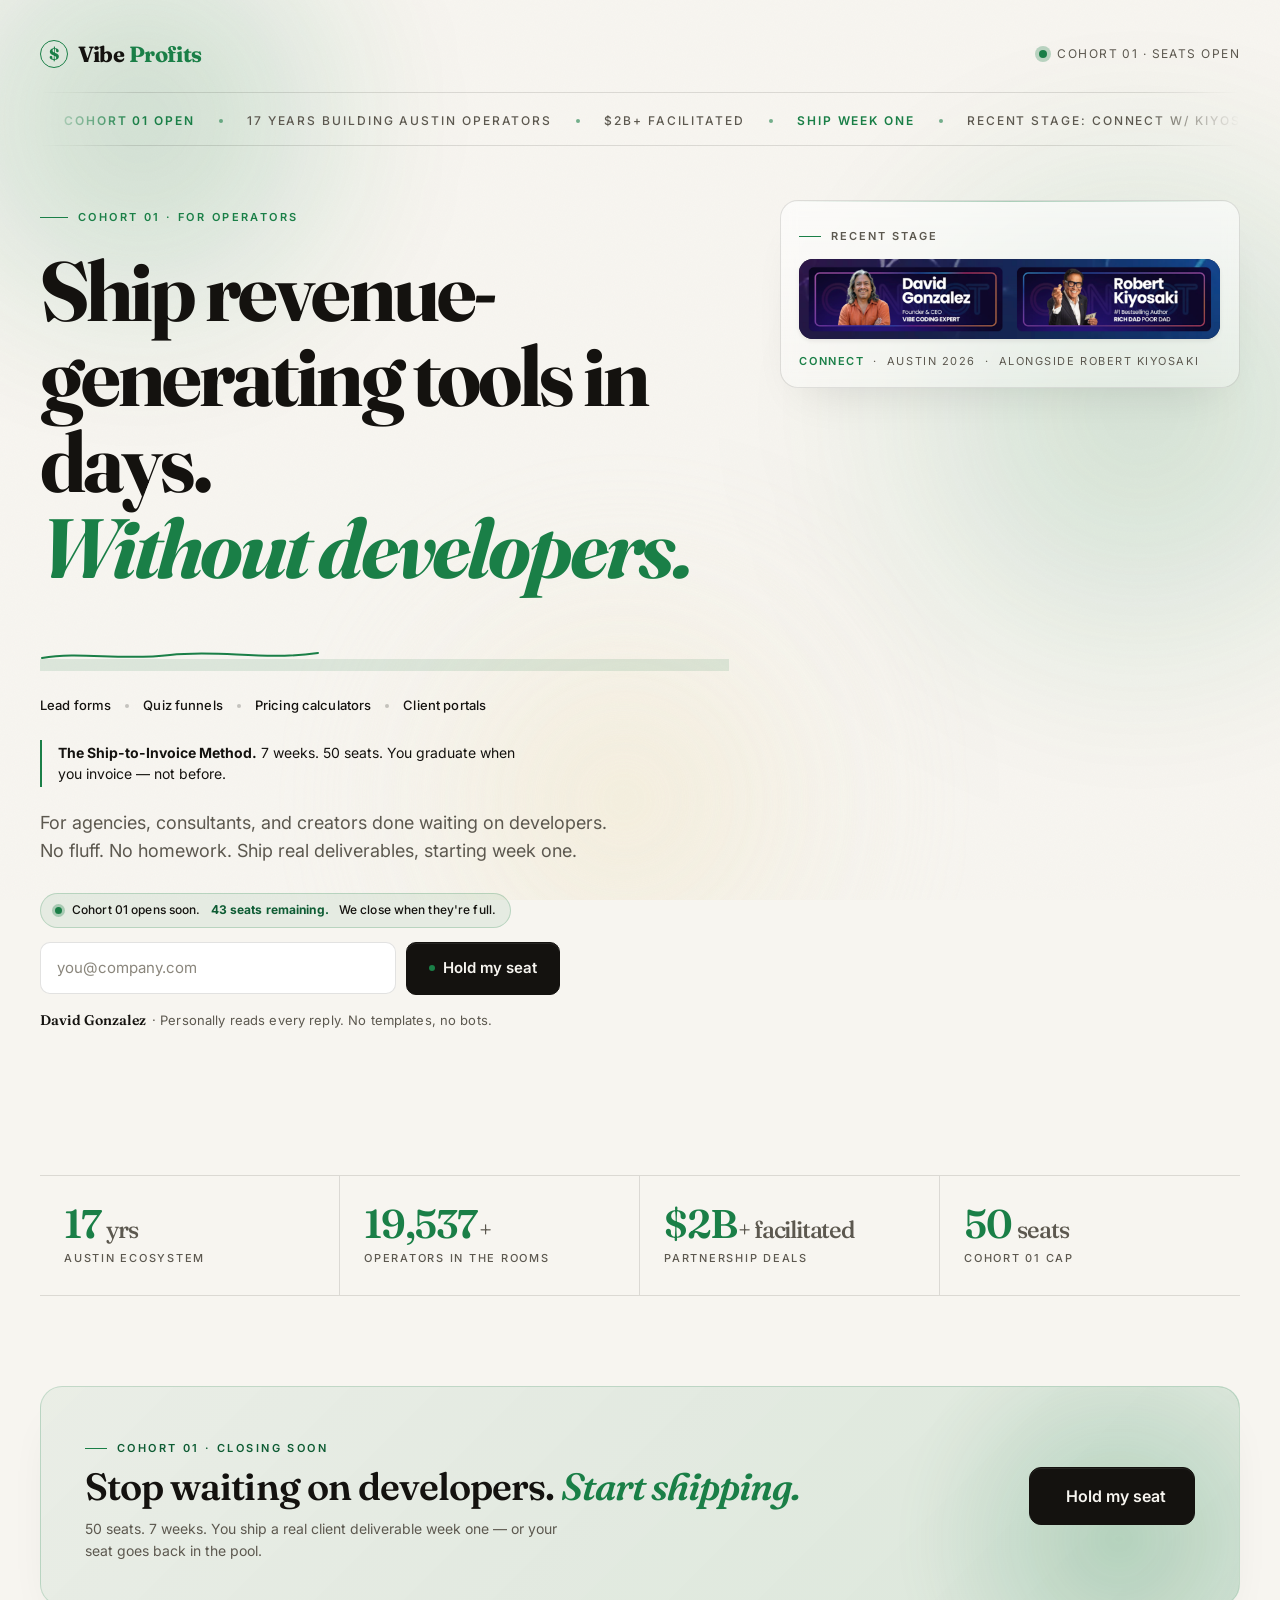
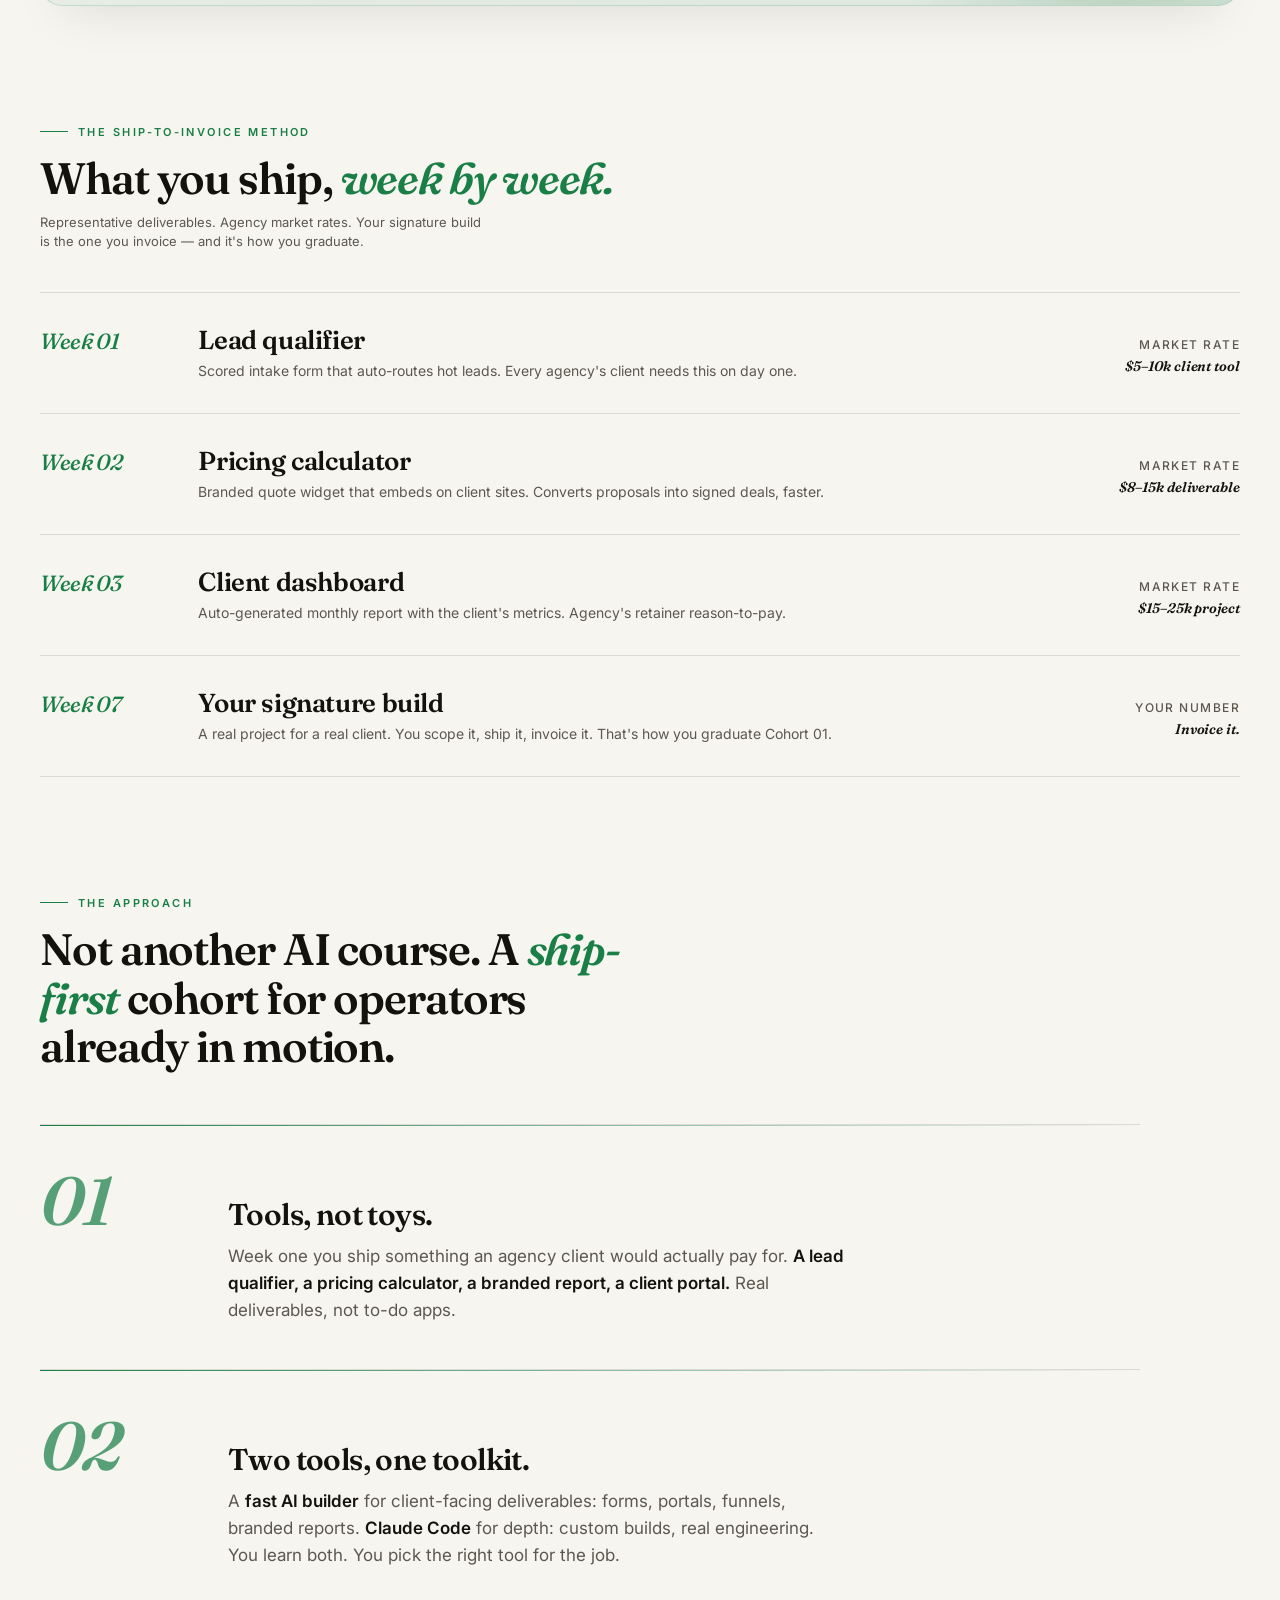
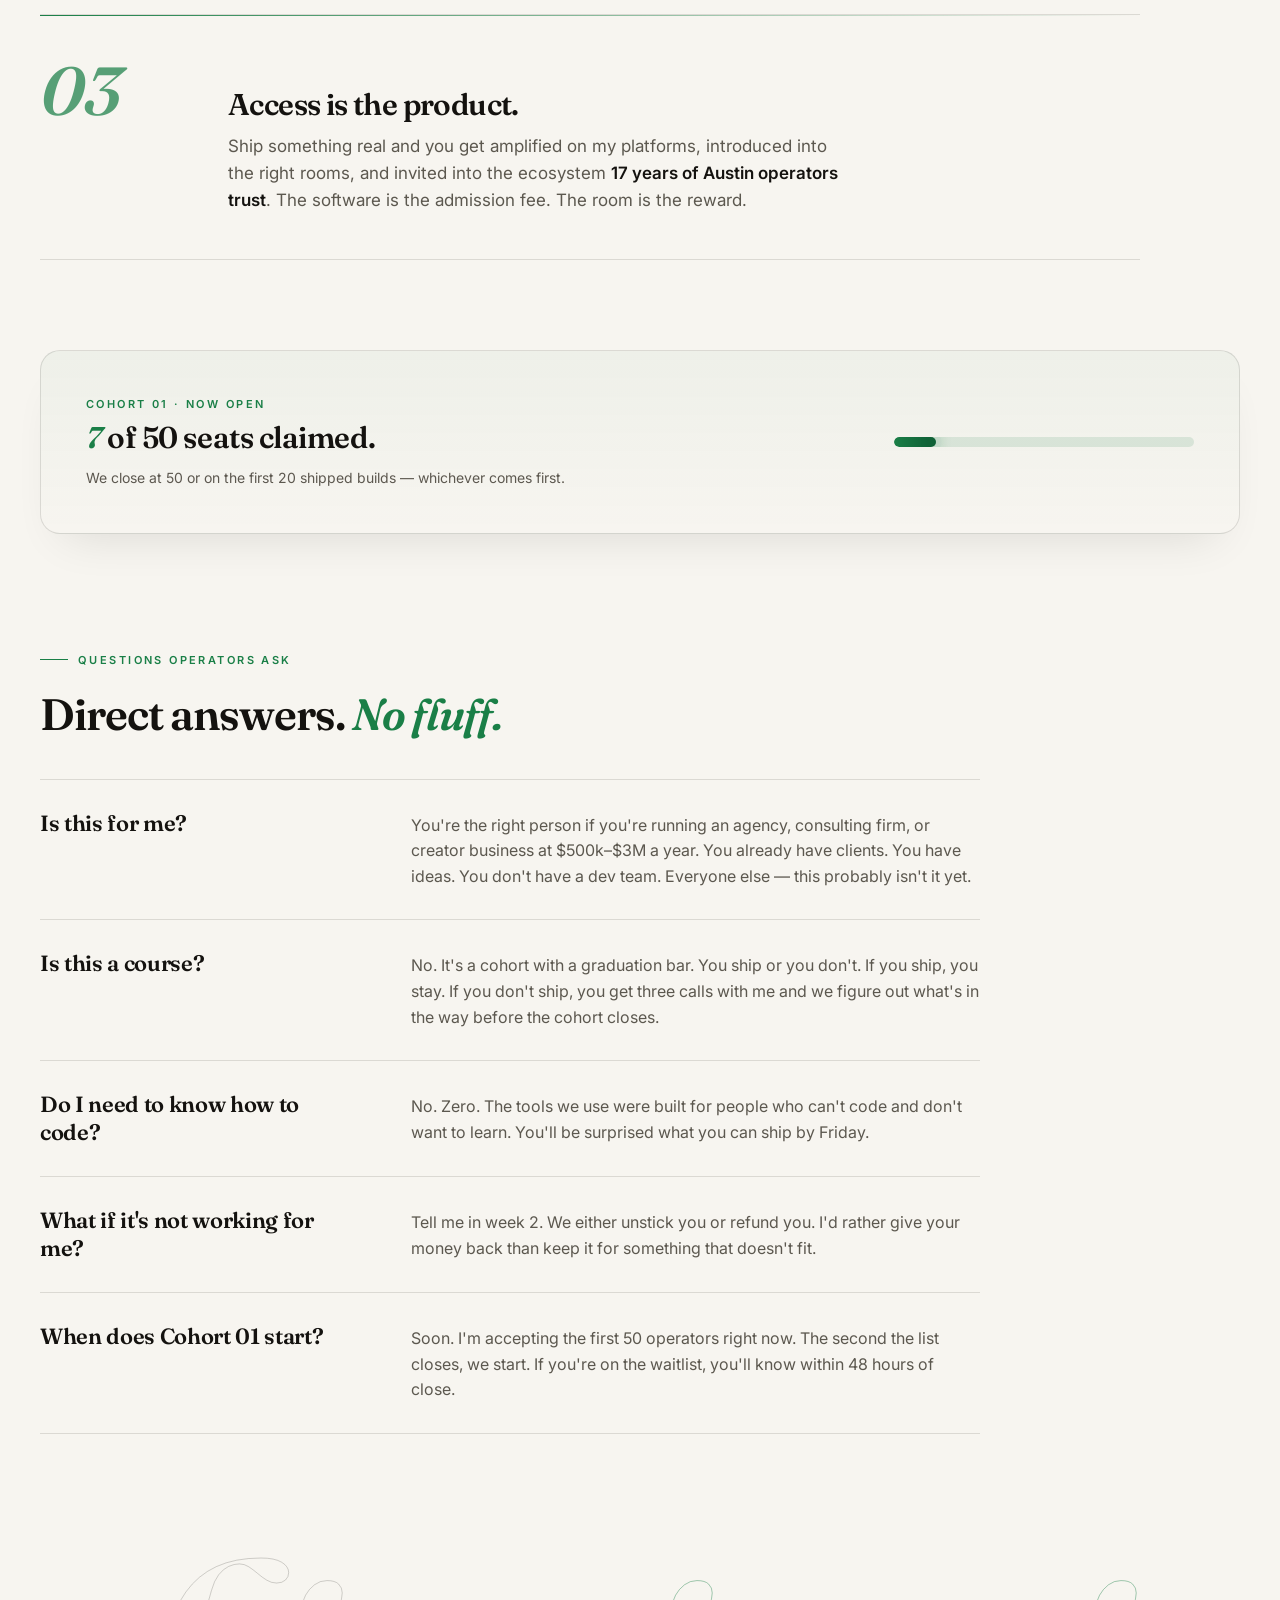
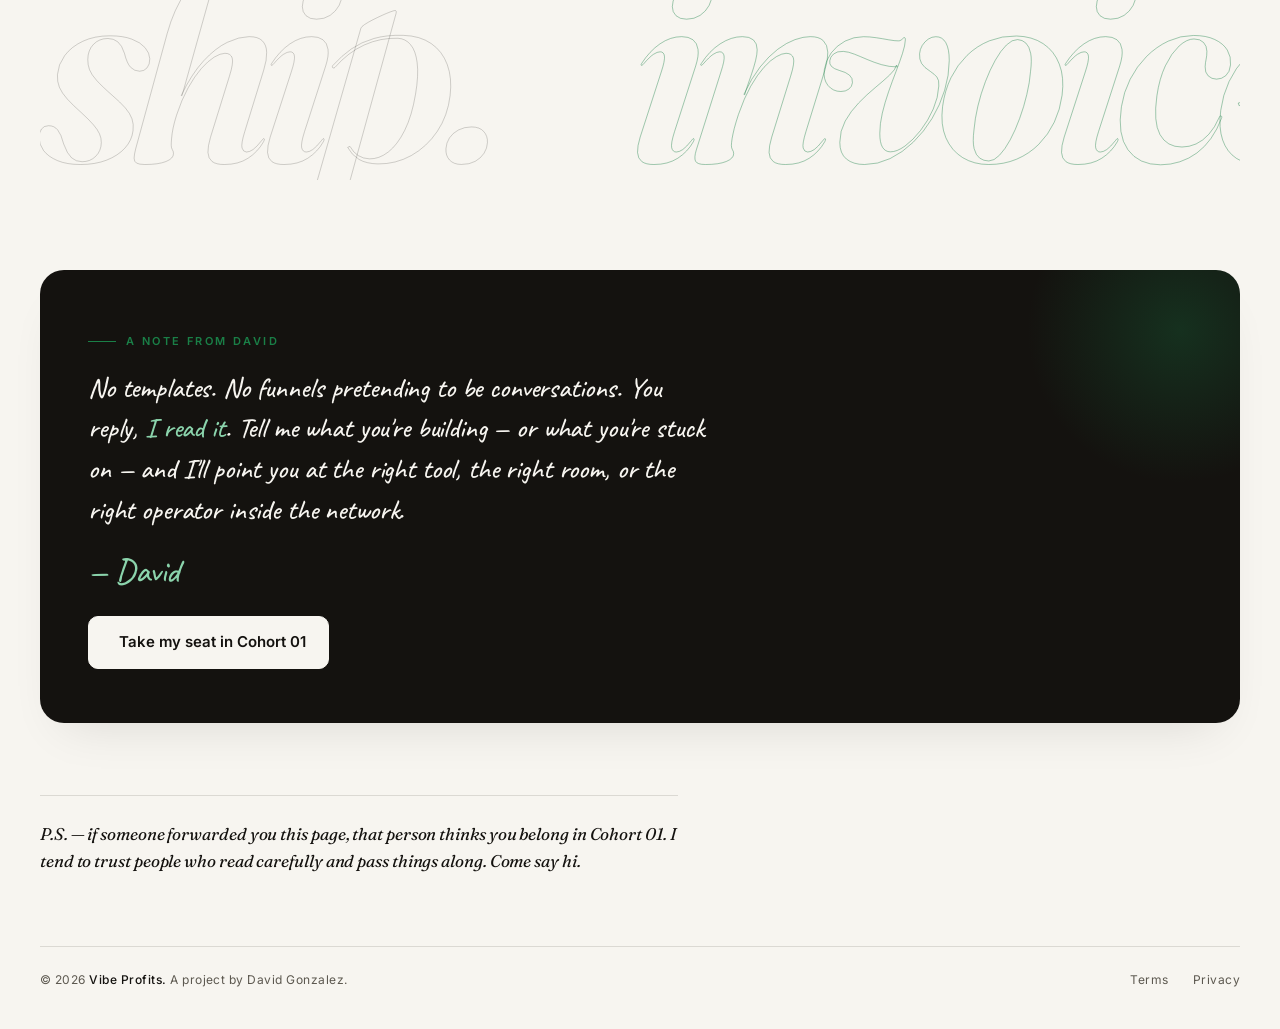
==== commit 1e30ef44: "apply webinar LP research: name The Ship-to-Invoice Method, add FAQ section, add P.S. skimmer line" ====
--- a/index.html
+++ b/index.html
@@ -73,7 +73,7 @@
           </p>
 
           <p class="mechanism">
-            <strong>7 weeks. 50 seats. Ship-to-graduate</strong> — you only move forward when you invoice a client for what you built.
+            <strong>The Ship-to-Invoice Method.</strong> 7 weeks. 50 seats. You graduate when you invoice — not before.
           </p>
 
           <p class="sub">
@@ -157,7 +157,7 @@
 
     <section class="build-cal" aria-label="The 7-week build calendar">
       <div class="build-cal-header">
-        <span class="eyebrow-hero">The 7-week build</span>
+        <span class="eyebrow-hero">The Ship-to-Invoice Method</span>
         <h2>What you ship, <em>week by week.</em></h2>
         <p class="build-cal-note">Representative deliverables. Agency market rates. Your signature build is the one you invoice — and it's how you graduate.</p>
       </div>
@@ -235,6 +235,35 @@
       </div>
     </section>
 
+    <section class="faq" aria-labelledby="faq-heading">
+      <div class="faq-header">
+        <span class="eyebrow-hero">Questions operators ask</span>
+        <h2 id="faq-heading">Direct answers. <em>No fluff.</em></h2>
+      </div>
+      <dl class="faq-list">
+        <div class="faq-item">
+          <dt>Is this for me?</dt>
+          <dd>You're the right person if you're running an agency, consulting firm, or creator business at $500k–$3M a year. You already have clients. You have ideas. You don't have a dev team. Everyone else — this probably isn't it yet.</dd>
+        </div>
+        <div class="faq-item">
+          <dt>Is this a course?</dt>
+          <dd>No. It's a cohort with a graduation bar. You ship or you don't. If you ship, you stay. If you don't ship, you get three calls with me and we figure out what's in the way before the cohort closes.</dd>
+        </div>
+        <div class="faq-item">
+          <dt>Do I need to know how to code?</dt>
+          <dd>No. Zero. The tools we use were built for people who can't code and don't want to learn. You'll be surprised what you can ship by Friday.</dd>
+        </div>
+        <div class="faq-item">
+          <dt>What if it's not working for me?</dt>
+          <dd>Tell me in week 2. We either unstick you or refund you. I'd rather give your money back than keep it for something that doesn't fit.</dd>
+        </div>
+        <div class="faq-item">
+          <dt>When does Cohort 01 start?</dt>
+          <dd>Soon. I'm accepting the first 50 operators right now. The second the list closes, we start. If you're on the waitlist, you'll know within 48 hours of close.</dd>
+        </div>
+      </dl>
+    </section>
+
     <div class="giant-mark" aria-hidden="true">
       <span class="giant-mark-track">ship. <em>invoice.</em> ship. <em>invoice.</em> ship. <em>invoice.</em> ship. <em>invoice.</em>&nbsp;</span>
       <span class="giant-mark-track" aria-hidden="true">ship. <em>invoice.</em> ship. <em>invoice.</em> ship. <em>invoice.</em> ship. <em>invoice.</em>&nbsp;</span>
@@ -254,6 +283,10 @@
       </div>
     </section>
 
+    <p class="ps-line">
+      <em>P.S. — if someone forwarded you this page, that person thinks you belong in Cohort 01. I tend to trust people who read carefully and pass things along. Come say hi.</em>
+    </p>
+
     <footer class="foot" id="waitlist">
       <span>&copy; 2026 <span class="by">Vibe Profits.</span> A project by David Gonzalez.</span>
       <nav aria-label="Legal">
--- a/styles.css
+++ b/styles.css
@@ -1320,6 +1320,79 @@
 }
 .easter-toast.is-visible { opacity: 1; transform: translateY(0); }
 
+/* ---- FAQ section (editorial hairline pattern) ---- */
+.faq {
+  margin: clamp(56px, 12vh, 120px) 0 0;
+  max-width: 940px;
+}
+.faq-header {
+  margin: 0 0 clamp(24px, 5vh, 40px);
+  max-width: 640px;
+}
+.faq-header h2 {
+  font-size: clamp(28px, 3.8vw, 44px);
+  line-height: 1.1;
+  letter-spacing: -0.025em;
+  margin: 0;
+  color: var(--ink);
+}
+.faq-header h2 em { font-style: italic; color: var(--money); }
+.faq-list {
+  margin: 0;
+  padding: 0;
+  border-top: 1px solid var(--hairline);
+}
+.faq-item {
+  padding: clamp(20px, 4vh, 30px) 0;
+  border-bottom: 1px solid var(--hairline);
+  display: grid;
+  grid-template-columns: 1fr;
+  gap: 10px;
+  margin: 0;
+  transition: background 240ms ease;
+}
+.faq-item:hover { background: rgba(26,127,71,0.025); }
+@media (min-width: 760px) {
+  .faq-item {
+    grid-template-columns: minmax(220px, 320px) 1fr;
+    gap: clamp(24px, 4vw, 56px);
+    align-items: baseline;
+  }
+}
+.faq-item dt {
+  font-family: 'Fraunces', Georgia, serif;
+  font-weight: 600;
+  font-size: clamp(18px, 2vw, 22px);
+  color: var(--ink);
+  letter-spacing: -0.015em;
+  line-height: 1.25;
+  margin: 0;
+}
+.faq-item dd {
+  font-family: 'Inter', sans-serif;
+  font-size: clamp(15px, 1.4vw, 16px);
+  line-height: 1.6;
+  color: var(--muted);
+  margin: 0;
+  max-width: 58ch;
+}
+.faq-item dd strong { color: var(--ink); font-weight: 600; }
+
+/* ---- P.S. line (skimmer close) ---- */
+.ps-line {
+  margin: clamp(40px, 8vh, 72px) 0 0;
+  padding: 24px 0 0;
+  border-top: 1px solid var(--hairline);
+  font-family: 'Fraunces', Georgia, serif;
+  font-style: italic;
+  font-size: clamp(15px, 1.5vw, 17px);
+  line-height: 1.6;
+  color: var(--ink);
+  max-width: 58ch;
+  letter-spacing: -0.005em;
+}
+.ps-line em { font-style: italic; }
+
 /* ---- 7-week build calendar timeline ---- */
 .build-cal {
   margin: clamp(56px, 12vh, 120px) 0 0;
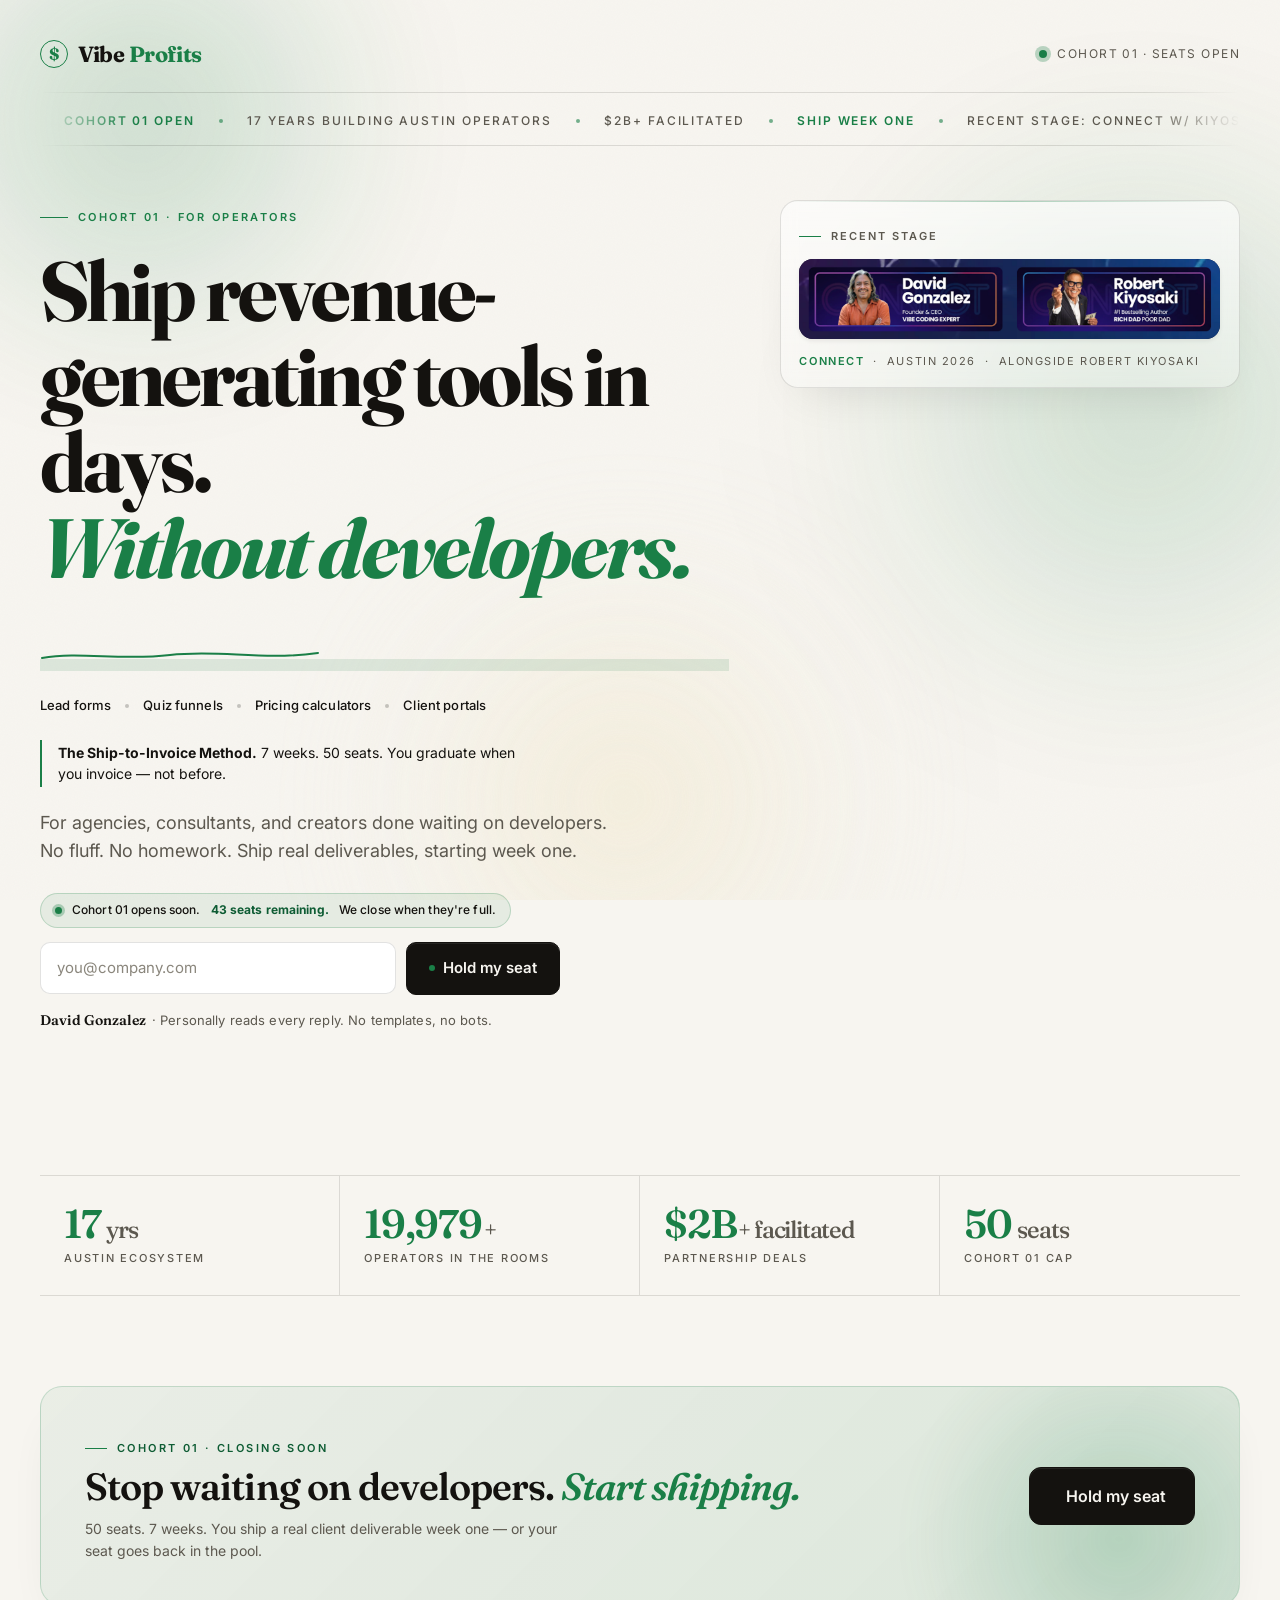
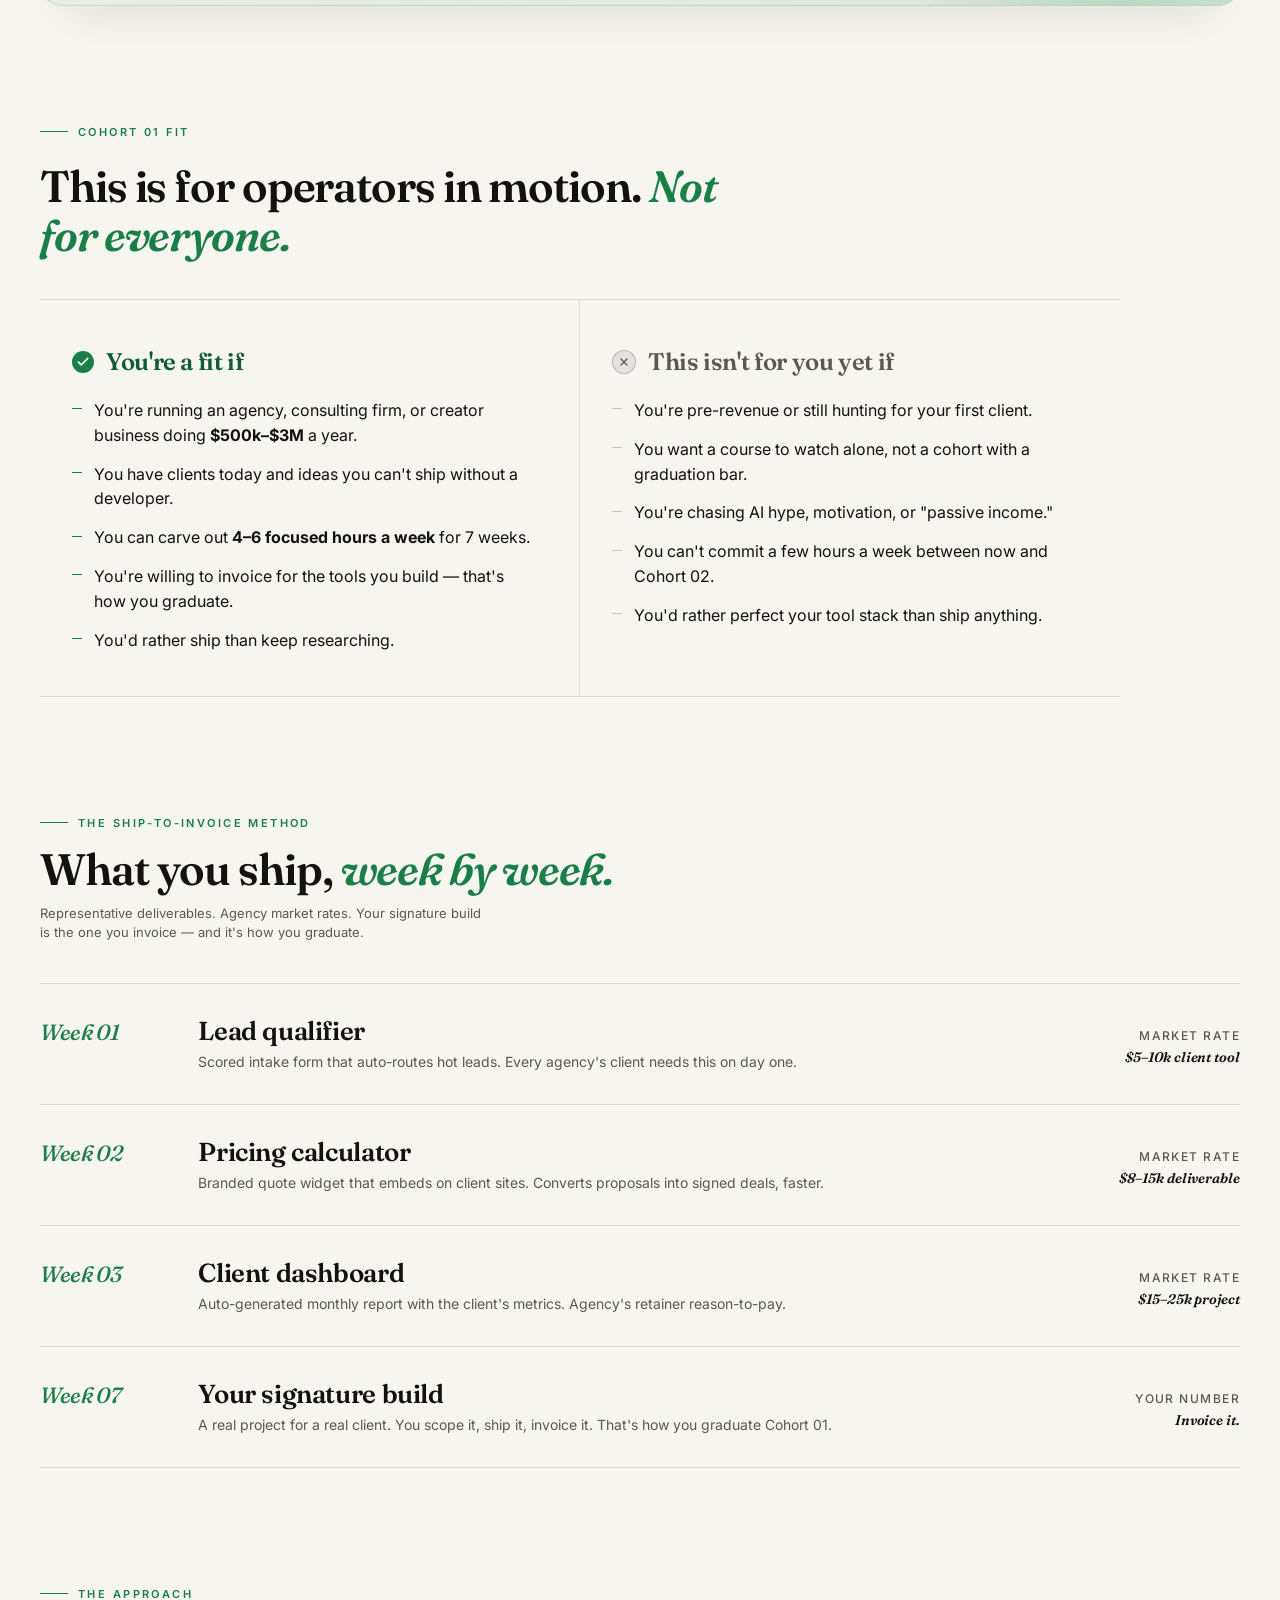
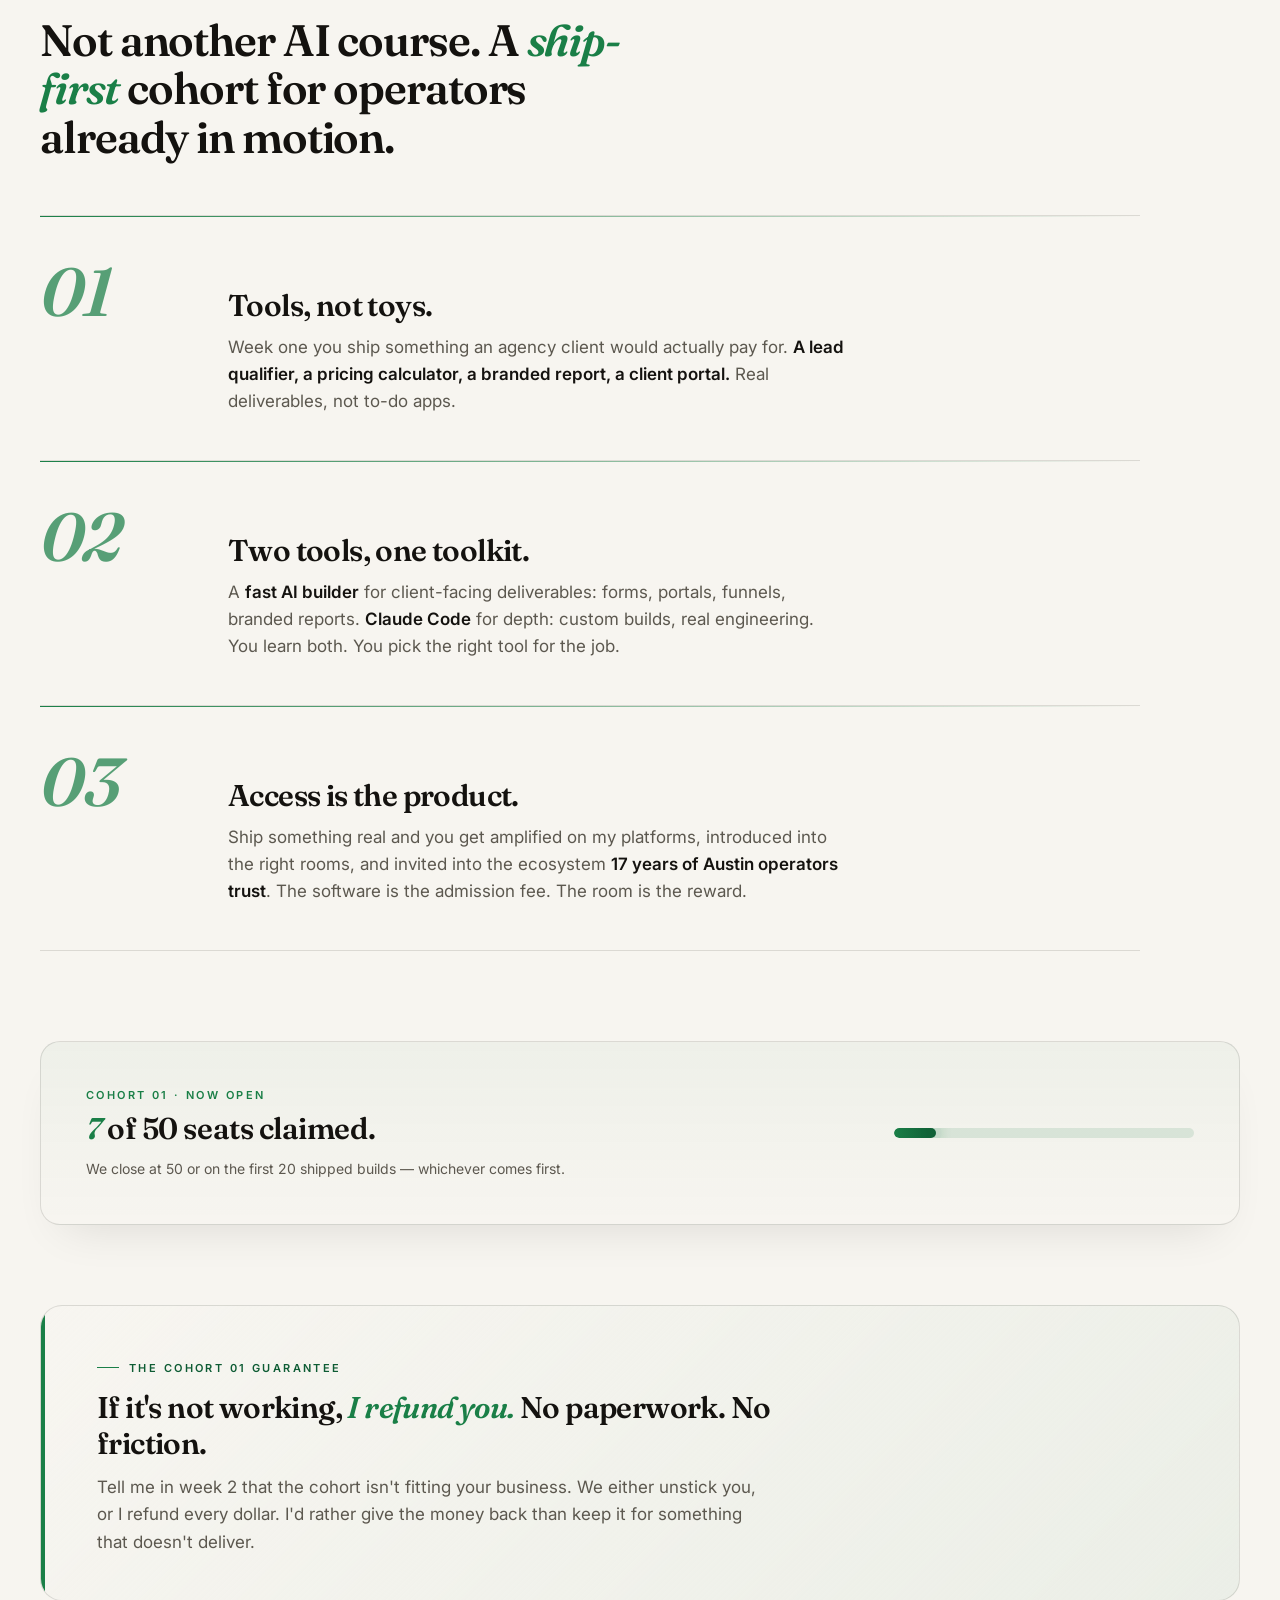
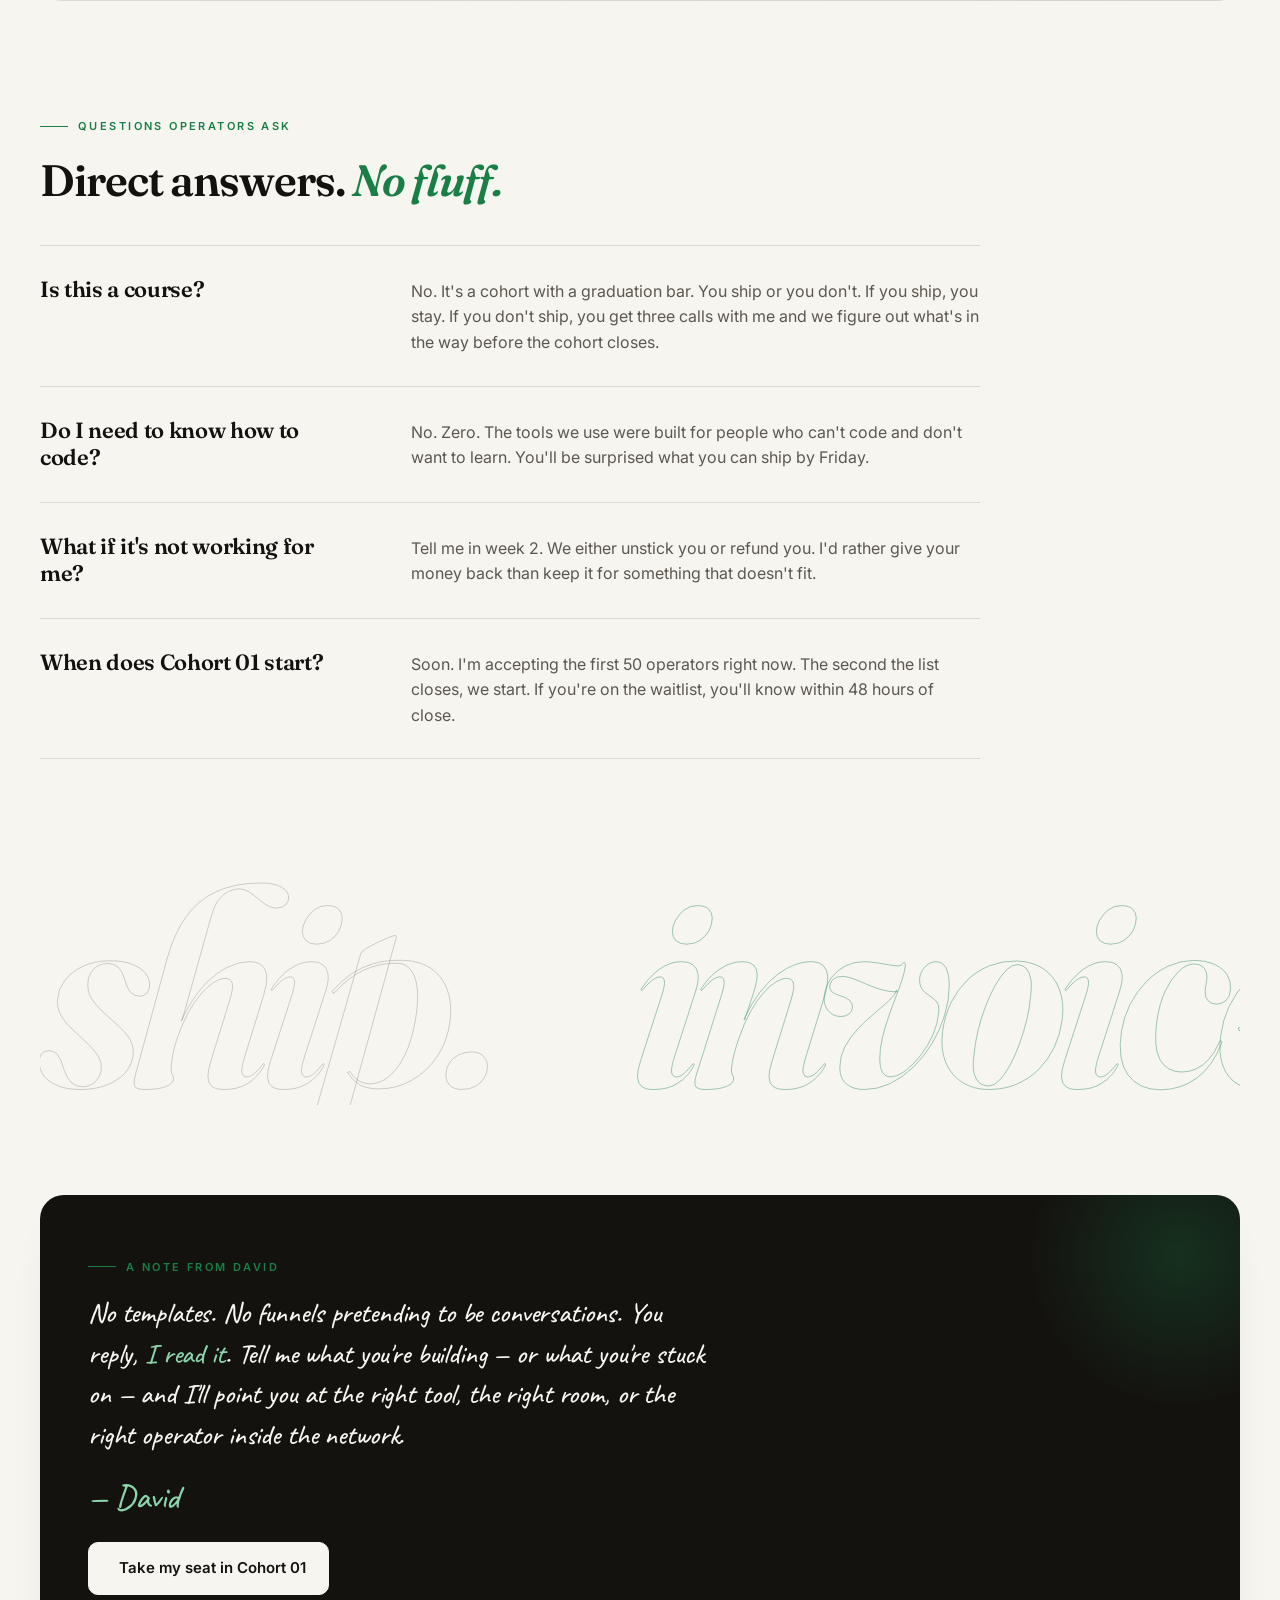
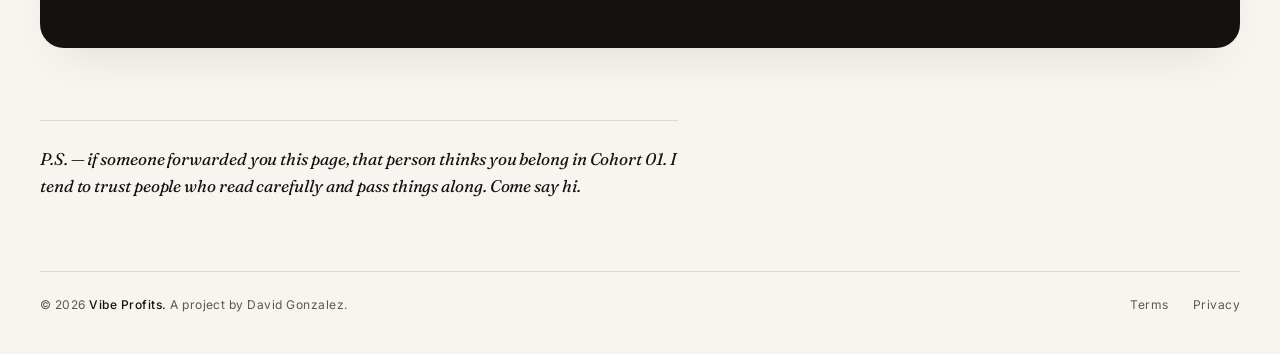
==== commit 51ebdc5b: "ship Tier 1 from Matt comparison: visual for/not-for qualifier + elevated guarantee block, drop redu" ====
--- a/index.html
+++ b/index.html
@@ -152,6 +152,35 @@
           <span class="btn-dot" aria-hidden="true"></span>
           Hold my seat
         </a>
+      </div>
+    </section>
+
+    <section class="qualifier" aria-label="Who Cohort 01 is for">
+      <div class="qualifier-header">
+        <span class="eyebrow-hero">Cohort 01 fit</span>
+        <h2>This is for operators in motion. <em>Not for everyone.</em></h2>
+      </div>
+      <div class="qualifier-grid">
+        <div class="qualifier-col qualifier-col--yes">
+          <h3 class="qualifier-title">You're a fit if</h3>
+          <ul class="qualifier-list">
+            <li>You're running an agency, consulting firm, or creator business doing <strong>$500k–$3M</strong> a year.</li>
+            <li>You have clients today and ideas you can't ship without a developer.</li>
+            <li>You can carve out <strong>4–6 focused hours a week</strong> for 7 weeks.</li>
+            <li>You're willing to invoice for the tools you build — that's how you graduate.</li>
+            <li>You'd rather ship than keep researching.</li>
+          </ul>
+        </div>
+        <div class="qualifier-col qualifier-col--no">
+          <h3 class="qualifier-title">This isn't for you yet if</h3>
+          <ul class="qualifier-list">
+            <li>You're pre-revenue or still hunting for your first client.</li>
+            <li>You want a course to watch alone, not a cohort with a graduation bar.</li>
+            <li>You're chasing AI hype, motivation, or "passive income."</li>
+            <li>You can't commit a few hours a week between now and Cohort 02.</li>
+            <li>You'd rather perfect your tool stack than ship anything.</li>
+          </ul>
+        </div>
       </div>
     </section>
 
@@ -235,16 +264,20 @@
       </div>
     </section>
 
+    <aside class="guarantee" aria-label="Cohort 01 guarantee">
+      <div class="guarantee-inner">
+        <span class="guarantee-label">The Cohort 01 guarantee</span>
+        <p class="guarantee-headline">If it's not working, <em>I refund you.</em> No paperwork. No friction.</p>
+        <p class="guarantee-body">Tell me in week 2 that the cohort isn't fitting your business. We either unstick you, or I refund every dollar. I'd rather give the money back than keep it for something that doesn't deliver.</p>
+      </div>
+    </aside>
+
     <section class="faq" aria-labelledby="faq-heading">
       <div class="faq-header">
         <span class="eyebrow-hero">Questions operators ask</span>
         <h2 id="faq-heading">Direct answers. <em>No fluff.</em></h2>
       </div>
       <dl class="faq-list">
-        <div class="faq-item">
-          <dt>Is this for me?</dt>
-          <dd>You're the right person if you're running an agency, consulting firm, or creator business at $500k–$3M a year. You already have clients. You have ideas. You don't have a dev team. Everyone else — this probably isn't it yet.</dd>
-        </div>
         <div class="faq-item">
           <dt>Is this a course?</dt>
           <dd>No. It's a cohort with a graduation bar. You ship or you don't. If you ship, you stay. If you don't ship, you get three calls with me and we figure out what's in the way before the cohort closes.</dd>
--- a/styles.css
+++ b/styles.css
@@ -1320,6 +1320,167 @@
 }
 .easter-toast.is-visible { opacity: 1; transform: translateY(0); }
 
+/* ---- qualifier two-column (for / not for) ---- */
+.qualifier {
+  margin: clamp(56px, 12vh, 120px) 0 0;
+  max-width: 1080px;
+}
+.qualifier-header {
+  margin: 0 0 clamp(24px, 5vh, 40px);
+  max-width: 720px;
+}
+.qualifier-header h2 {
+  font-size: clamp(28px, 3.8vw, 44px);
+  line-height: 1.1;
+  letter-spacing: -0.025em;
+  margin: 0;
+  color: var(--ink);
+}
+.qualifier-header h2 em { font-style: italic; color: var(--money); }
+.qualifier-grid {
+  display: grid;
+  grid-template-columns: 1fr;
+  gap: 0;
+  border-top: 1px solid var(--hairline);
+  border-bottom: 1px solid var(--hairline);
+}
+@media (min-width: 760px) {
+  .qualifier-grid {
+    grid-template-columns: 1fr 1fr;
+  }
+}
+.qualifier-col {
+  padding: clamp(28px, 5vh, 44px) clamp(20px, 3vw, 32px);
+  position: relative;
+}
+@media (min-width: 760px) {
+  .qualifier-col--yes {
+    border-right: 1px solid var(--hairline);
+  }
+}
+@media (max-width: 759px) {
+  .qualifier-col--yes {
+    border-bottom: 1px solid var(--hairline);
+  }
+}
+.qualifier-title {
+  font-family: 'Fraunces', Georgia, serif;
+  font-weight: 600;
+  font-size: clamp(20px, 2.2vw, 24px);
+  letter-spacing: -0.015em;
+  margin: 0 0 18px;
+  display: flex;
+  align-items: center;
+  gap: 12px;
+}
+.qualifier-col--yes .qualifier-title { color: var(--money-deep); }
+.qualifier-col--no .qualifier-title { color: var(--muted); }
+.qualifier-col--yes .qualifier-title::before {
+  content: '';
+  display: inline-flex;
+  width: 22px; height: 22px;
+  border-radius: 50%;
+  background: var(--money);
+  flex-shrink: 0;
+  background-image: url("data:image/svg+xml;utf8,<svg xmlns='http://www.w3.org/2000/svg' viewBox='0 0 24 24' fill='none' stroke='white' stroke-width='3' stroke-linecap='round' stroke-linejoin='round'><polyline points='20 6 9 17 4 12'/></svg>");
+  background-size: 14px 14px;
+  background-position: center;
+  background-repeat: no-repeat;
+}
+.qualifier-col--no .qualifier-title::before {
+  content: '';
+  display: inline-flex;
+  width: 22px; height: 22px;
+  border-radius: 50%;
+  background: rgba(20,18,15,0.08);
+  border: 1px solid var(--hairline-strong);
+  flex-shrink: 0;
+  background-image: url("data:image/svg+xml;utf8,<svg xmlns='http://www.w3.org/2000/svg' viewBox='0 0 24 24' fill='none' stroke='%235C584F' stroke-width='2.5' stroke-linecap='round' stroke-linejoin='round'><line x1='18' y1='6' x2='6' y2='18'/><line x1='6' y1='6' x2='18' y2='18'/></svg>");
+  background-size: 12px 12px;
+  background-position: center;
+  background-repeat: no-repeat;
+}
+.qualifier-list {
+  list-style: none;
+  margin: 0;
+  padding: 0;
+  display: grid;
+  gap: 14px;
+}
+.qualifier-list li {
+  font-size: clamp(15px, 1.4vw, 16px);
+  line-height: 1.55;
+  color: var(--ink);
+  padding-left: 22px;
+  position: relative;
+  max-width: 46ch;
+}
+.qualifier-list li::before {
+  content: '';
+  position: absolute;
+  left: 0; top: 0.65em;
+  width: 10px; height: 1px;
+  background: var(--hairline-strong);
+}
+.qualifier-col--yes .qualifier-list li::before { background: var(--money); }
+.qualifier-list li strong { color: var(--ink); font-weight: 700; }
+
+/* ---- elevated guarantee block ---- */
+.guarantee {
+  margin: clamp(48px, 10vh, 80px) 0 0;
+  padding: clamp(28px, 5vh, 44px) clamp(28px, 5vw, 56px);
+  border-radius: 22px;
+  background: linear-gradient(135deg, rgba(247,245,240,1) 0%, rgba(26,127,71,0.05) 100%);
+  border: 1px solid var(--hairline);
+  position: relative;
+  overflow: hidden;
+}
+.guarantee::before {
+  content: '';
+  position: absolute;
+  top: 0; left: 0; bottom: 0;
+  width: 4px;
+  background: var(--money);
+}
+.guarantee-inner {
+  max-width: 720px;
+  position: relative;
+}
+.guarantee-label {
+  display: inline-flex;
+  align-items: center;
+  gap: 10px;
+  font-size: 11px;
+  font-weight: 600;
+  letter-spacing: 0.22em;
+  text-transform: uppercase;
+  color: var(--money-deep);
+  margin: 0 0 14px;
+}
+.guarantee-label::before {
+  content: '';
+  width: 22px; height: 1px;
+  background: var(--money);
+  display: inline-block;
+}
+.guarantee-headline {
+  font-family: 'Fraunces', Georgia, serif;
+  font-weight: 600;
+  font-size: clamp(22px, 2.8vw, 30px);
+  line-height: 1.2;
+  letter-spacing: -0.02em;
+  color: var(--ink);
+  margin: 0 0 12px;
+}
+.guarantee-headline em { font-style: italic; color: var(--money); }
+.guarantee-body {
+  font-size: clamp(15px, 1.5vw, 17px);
+  line-height: 1.6;
+  color: var(--muted);
+  margin: 0;
+  max-width: 60ch;
+}
+
 /* ---- FAQ section (editorial hairline pattern) ---- */
 .faq {
   margin: clamp(56px, 12vh, 120px) 0 0;
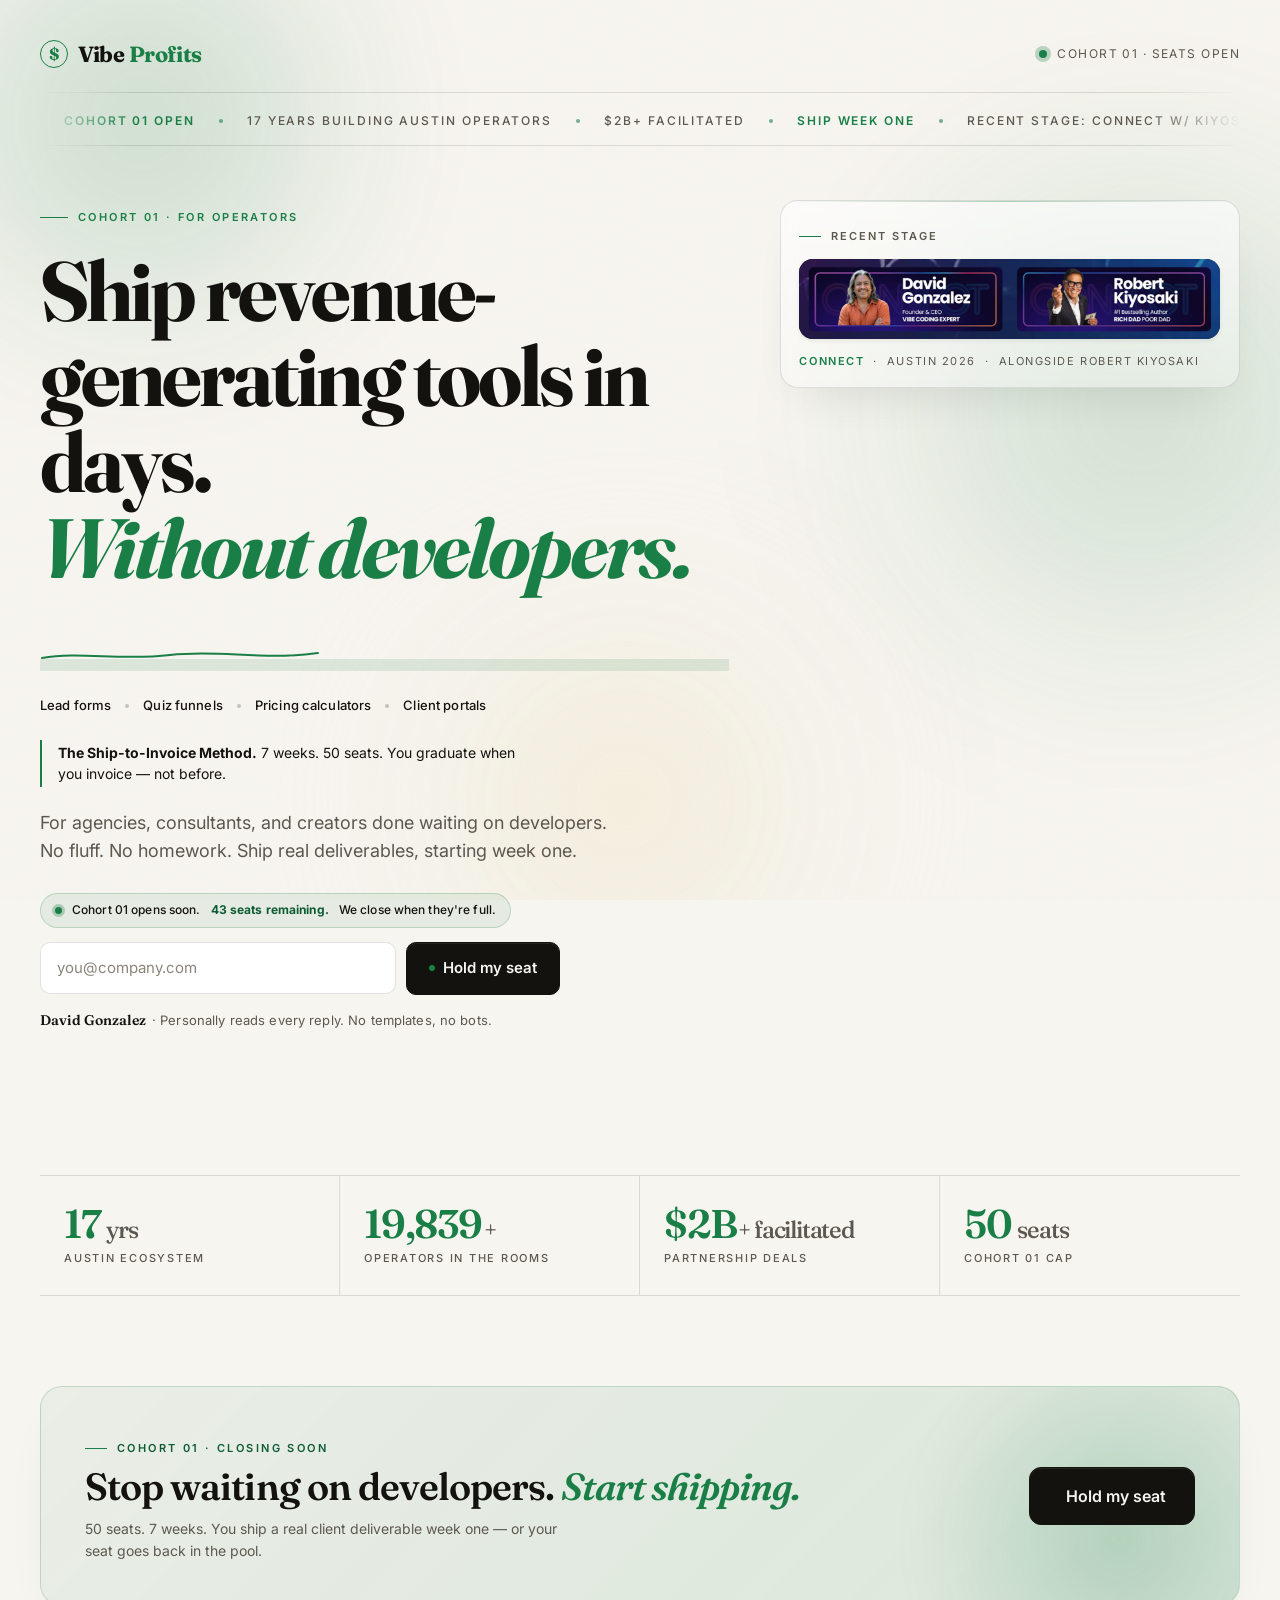
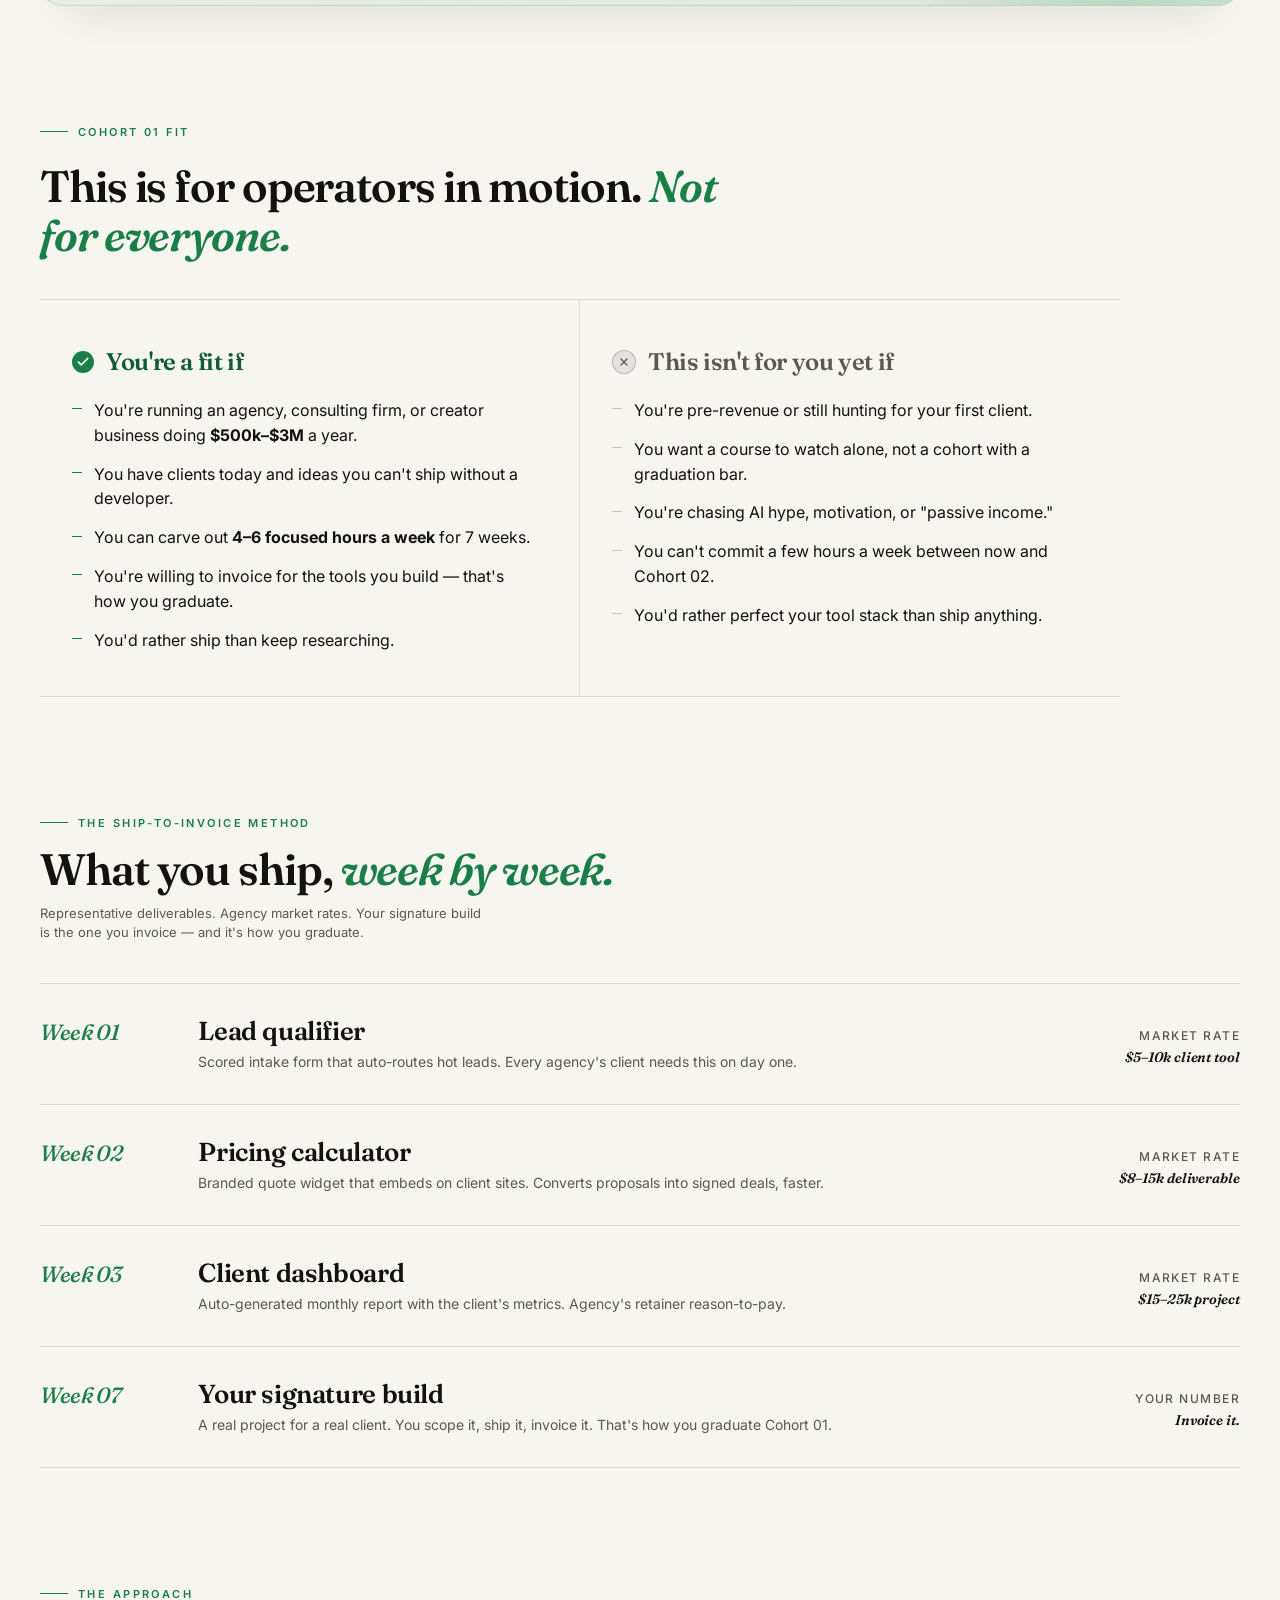
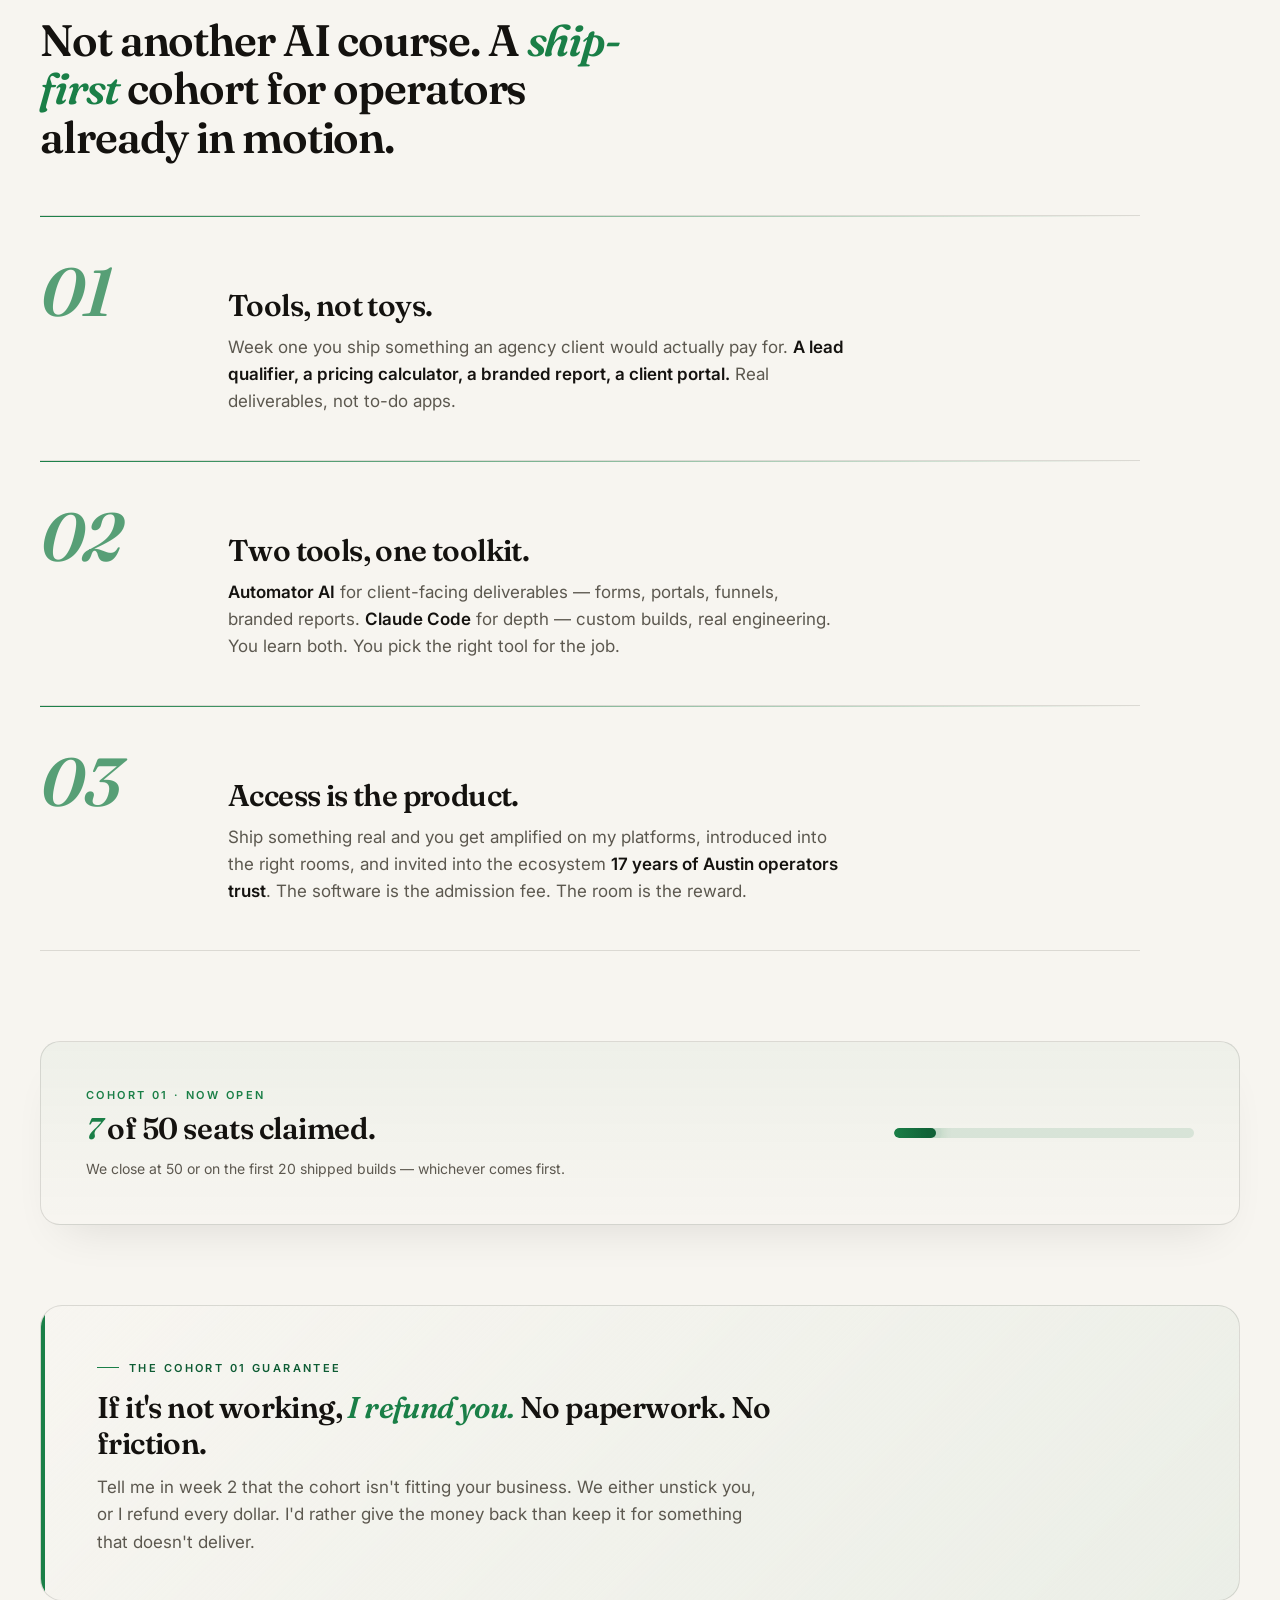
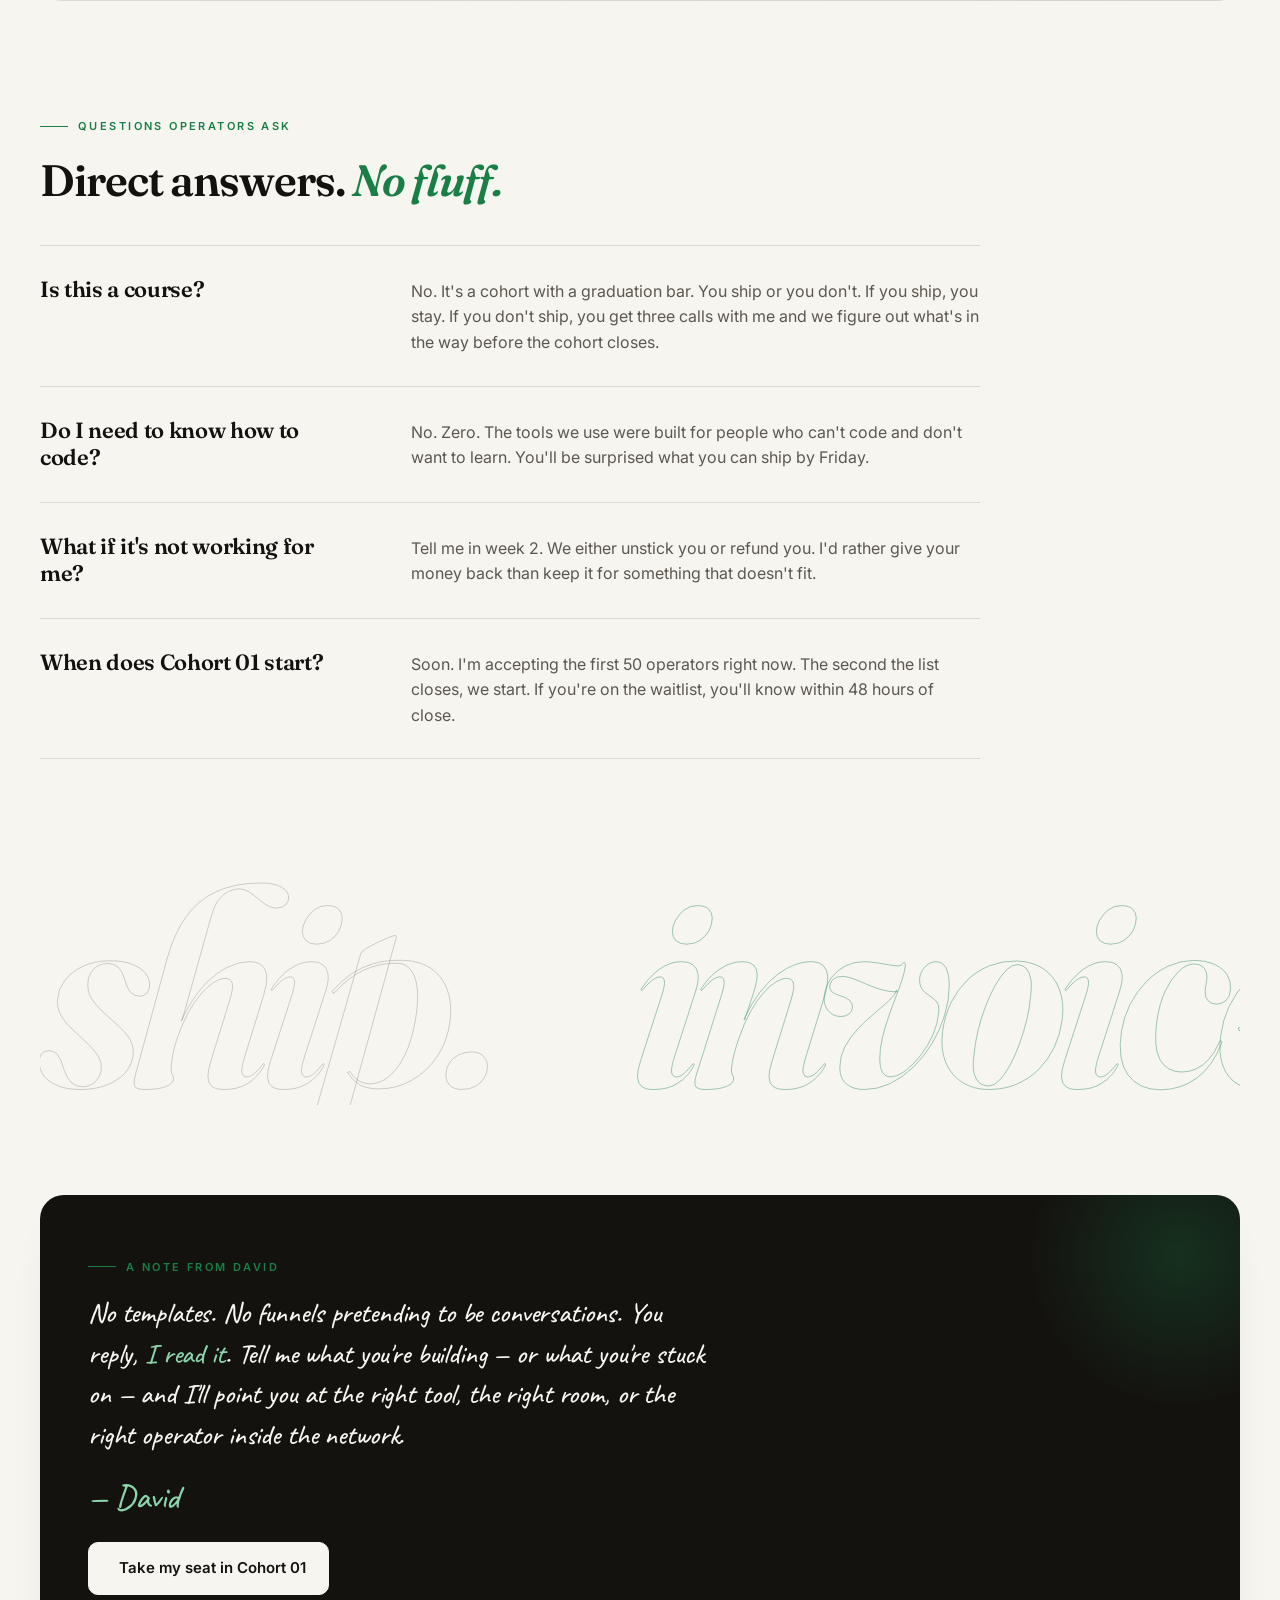
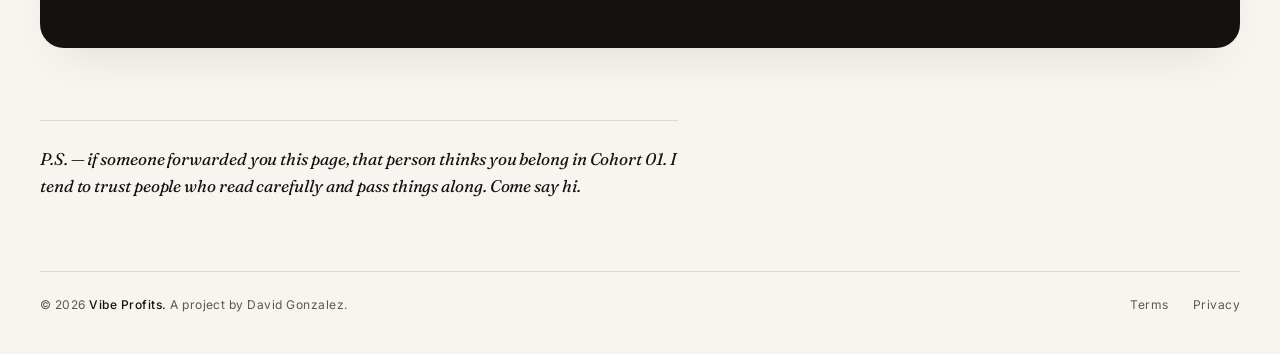
==== commit 5e78c0f7: "restore Automator AI mention in philosophy 02 — name the actual tool, no Matt credit" ====
--- a/index.html
+++ b/index.html
@@ -240,7 +240,7 @@
         <span class="philosophy-num">02</span>
         <div class="philosophy-text">
           <h3>Two tools, one toolkit.</h3>
-          <p>A <strong>fast AI builder</strong> for client-facing deliverables: forms, portals, funnels, branded reports. <strong>Claude Code</strong> for depth: custom builds, real engineering. You learn both. You pick the right tool for the job.</p>
+          <p><strong>Automator AI</strong> for client-facing deliverables — forms, portals, funnels, branded reports. <strong>Claude Code</strong> for depth — custom builds, real engineering. You learn both. You pick the right tool for the job.</p>
         </div>
       </div>
 
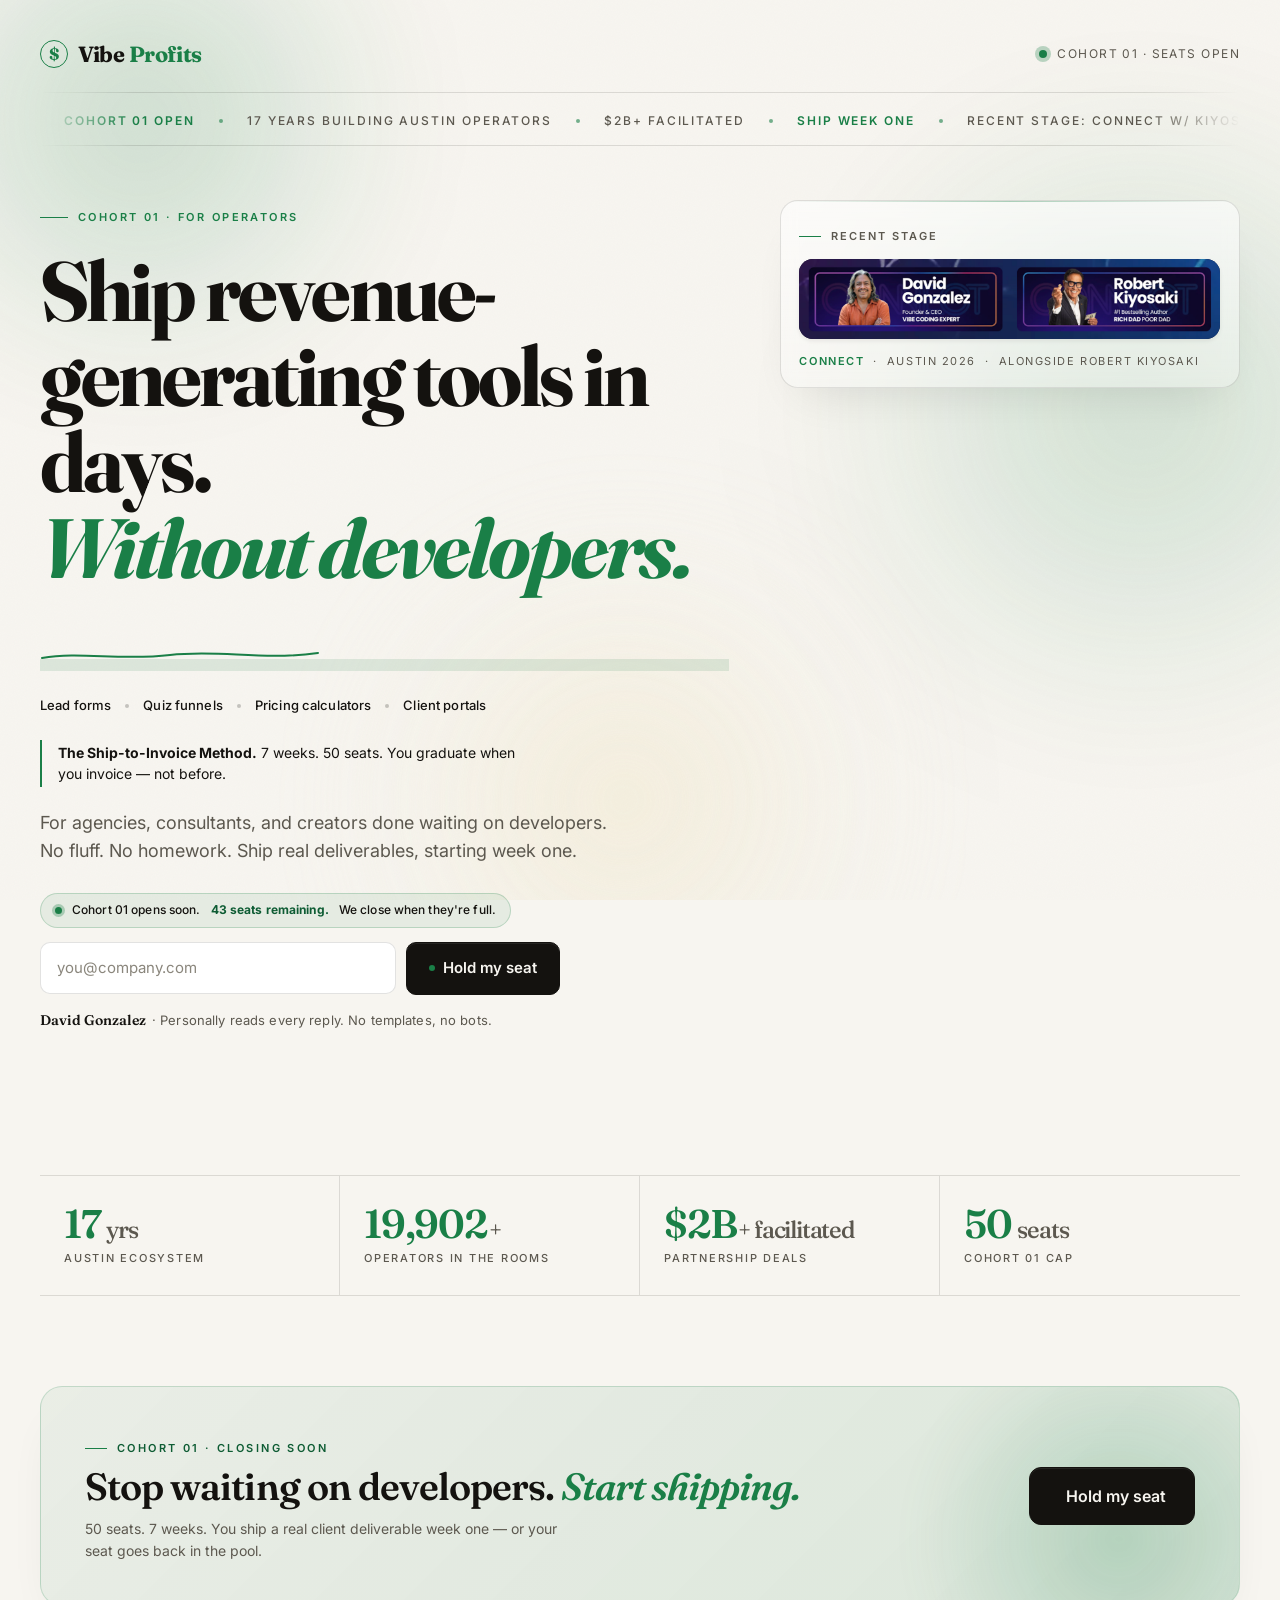
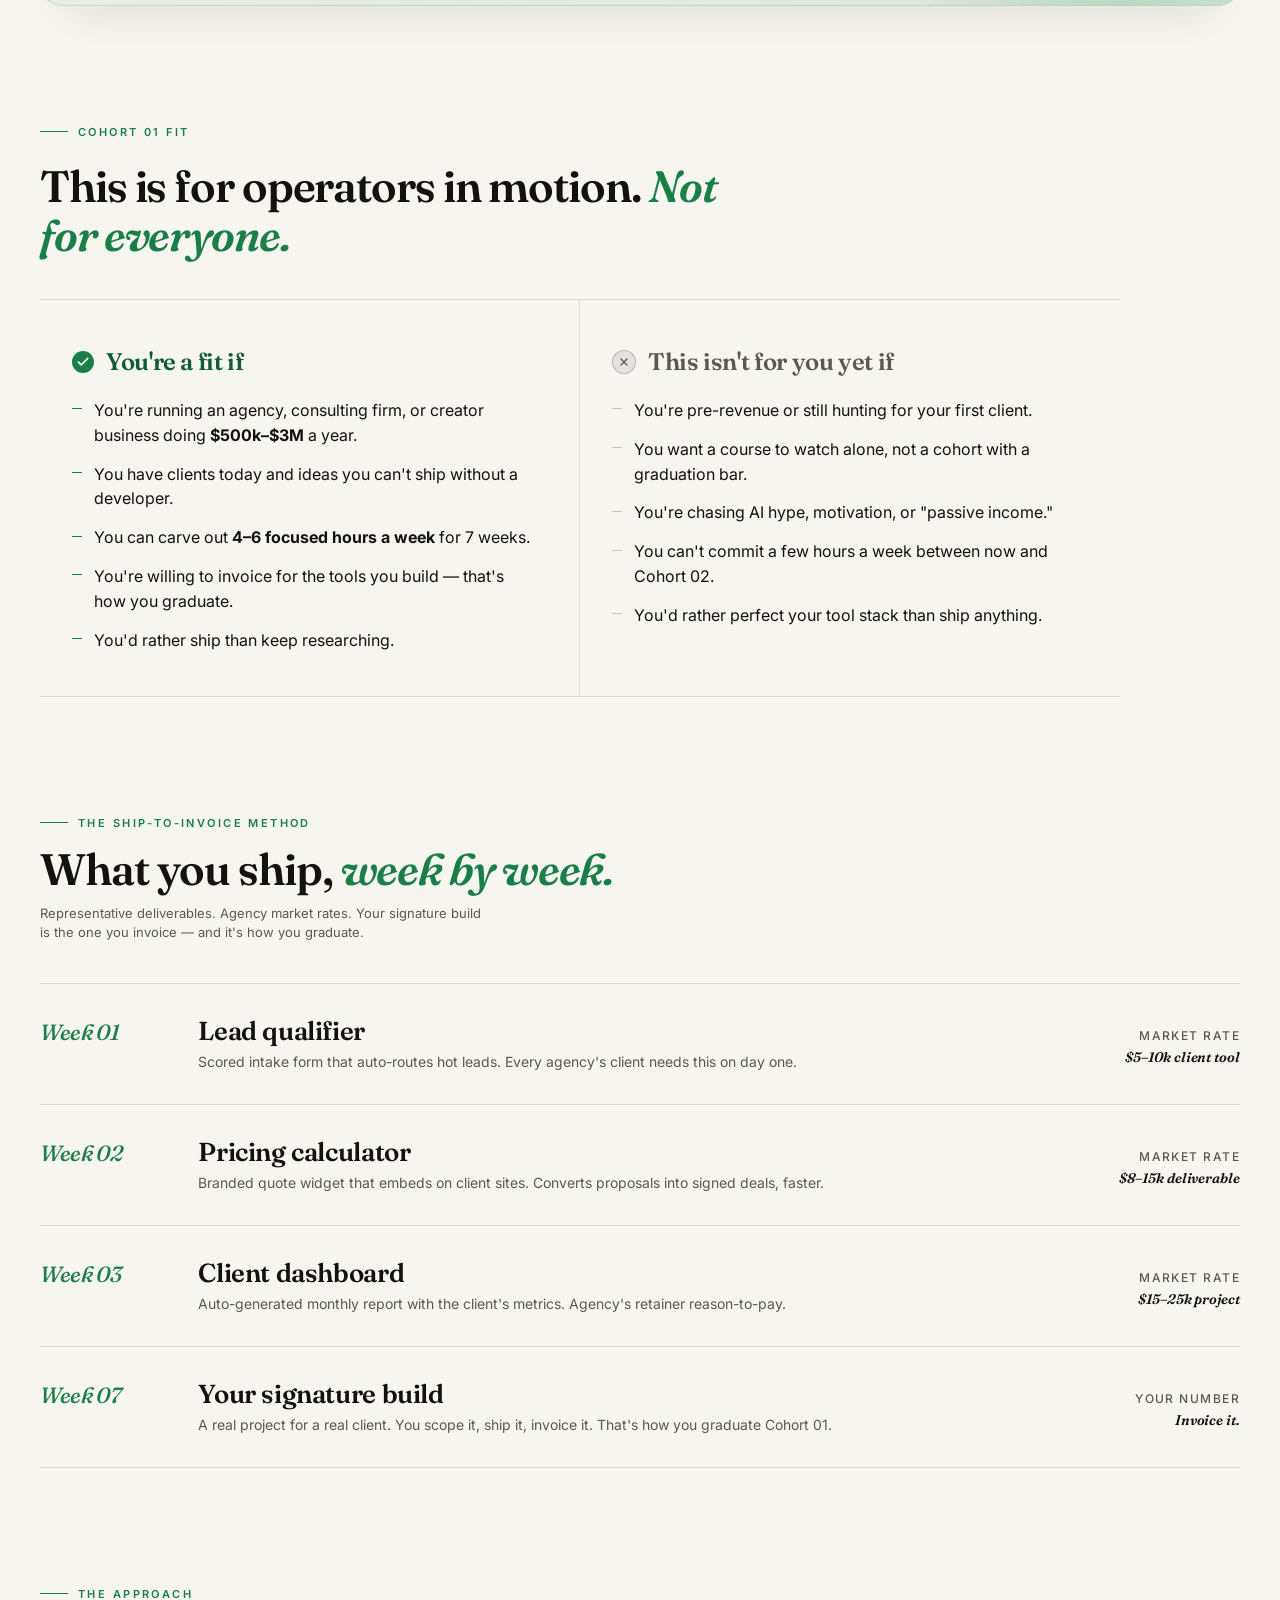
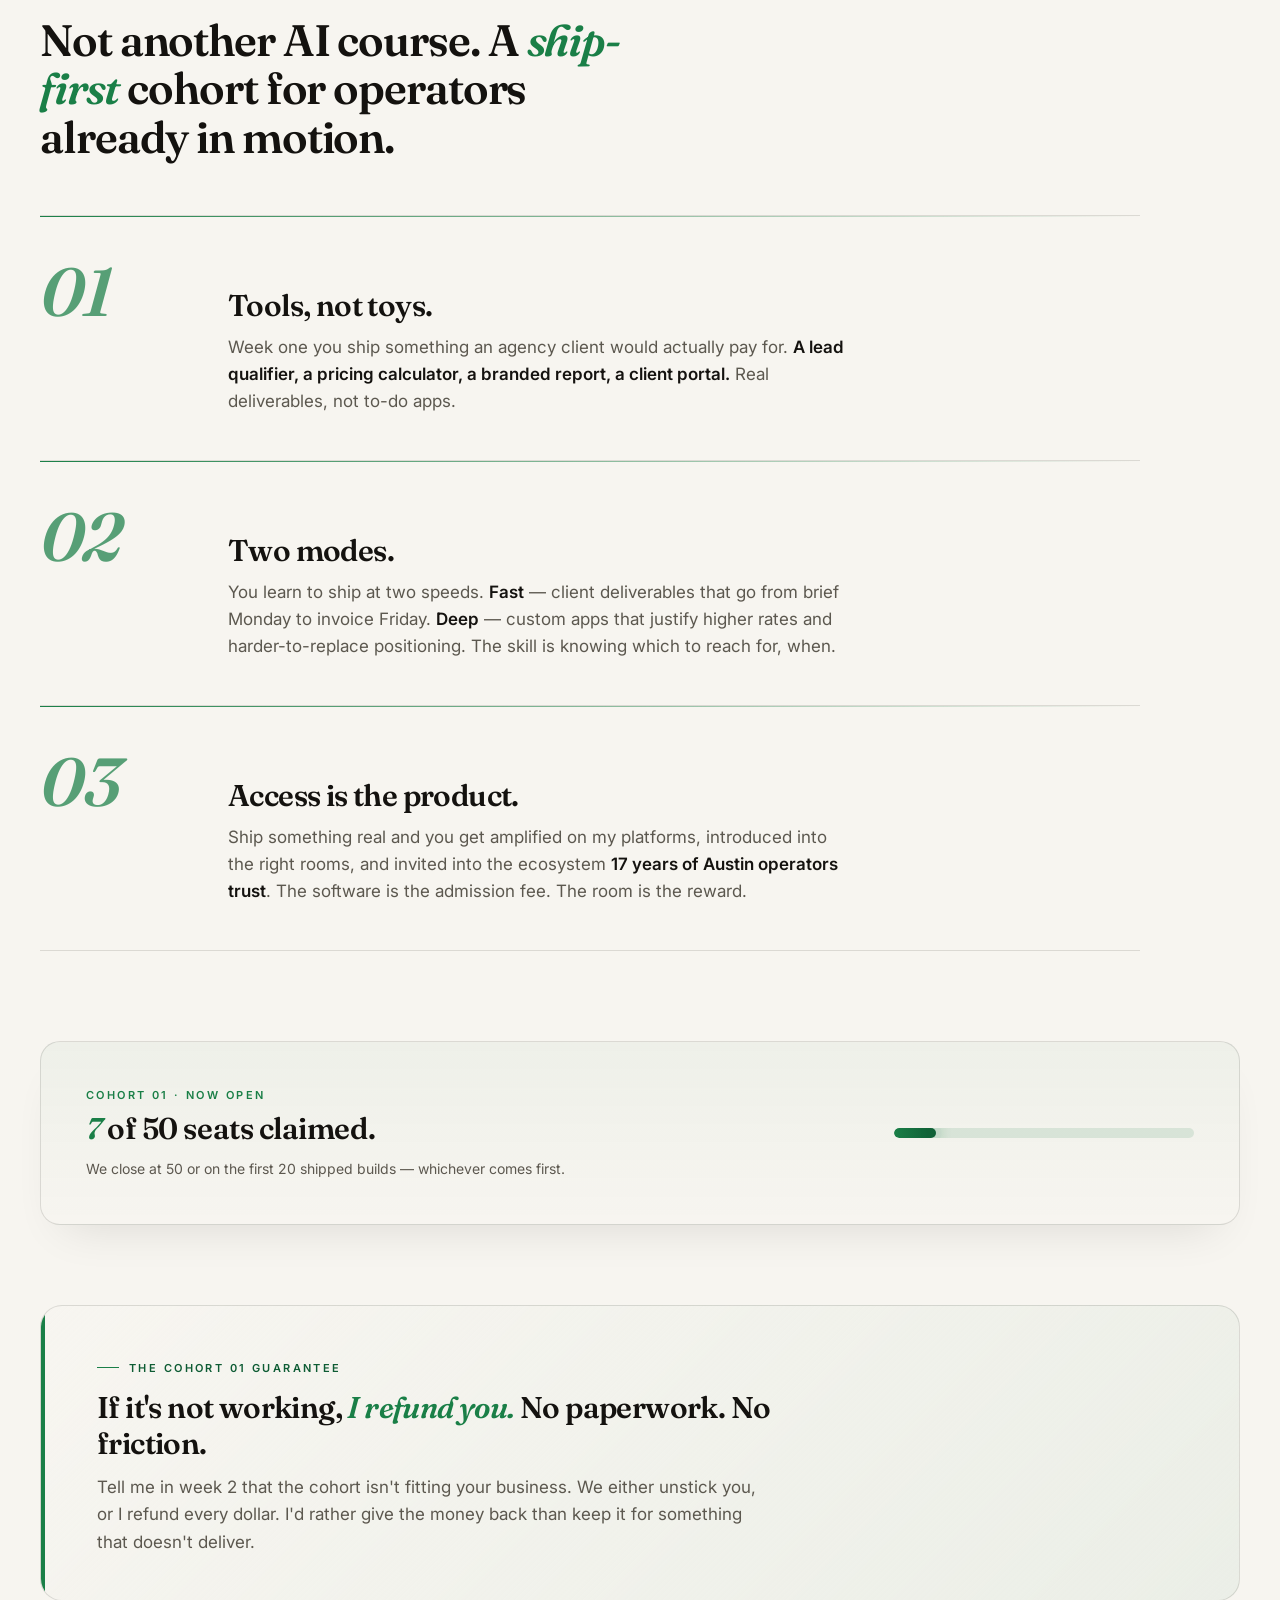
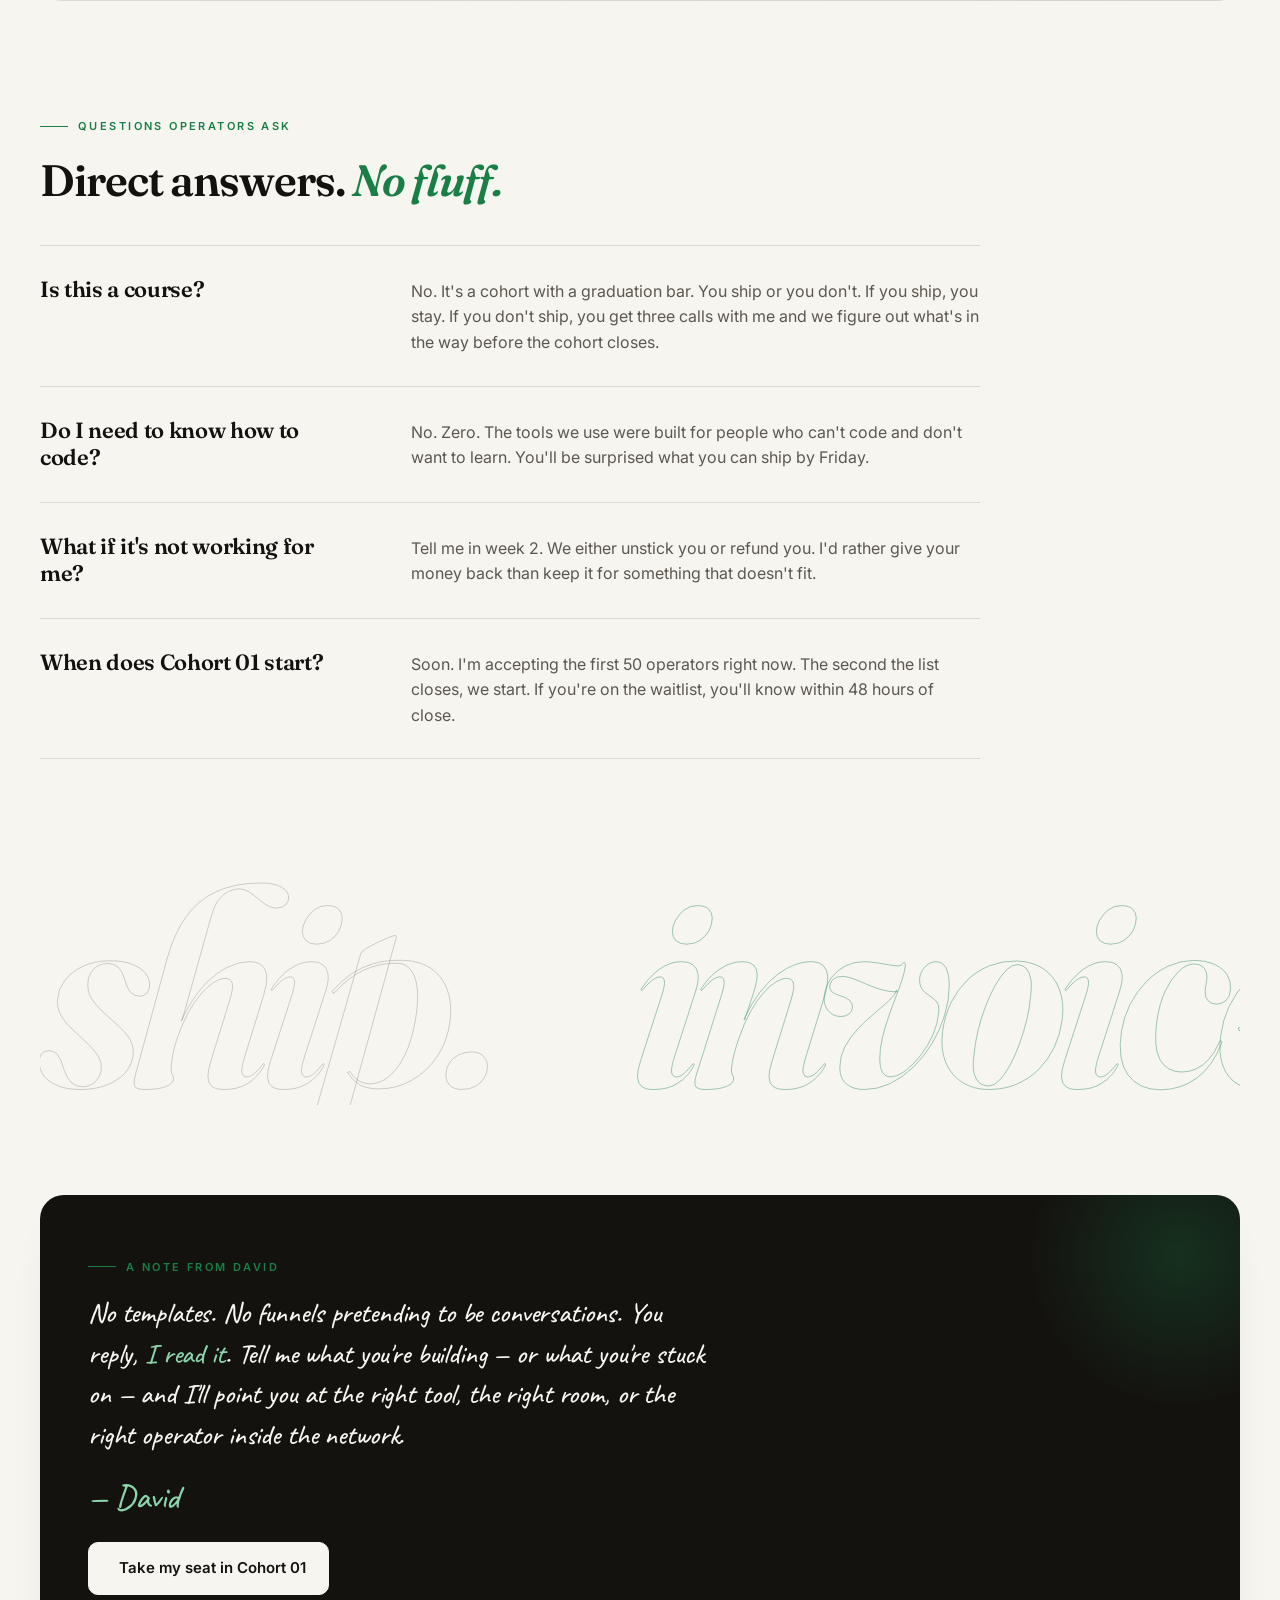
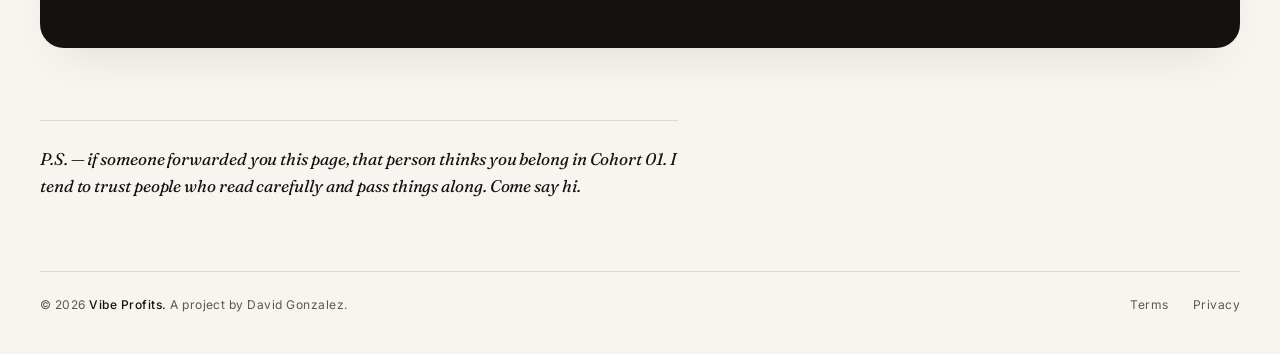
==== commit 908d263b: "philosophy 02: benefits over features (Two modes - Fast / Deep)" ====
--- a/index.html
+++ b/index.html
@@ -239,8 +239,8 @@
       <div class="philosophy-row">
         <span class="philosophy-num">02</span>
         <div class="philosophy-text">
-          <h3>Two tools, one toolkit.</h3>
-          <p><strong>Automator AI</strong> for client-facing deliverables — forms, portals, funnels, branded reports. <strong>Claude Code</strong> for depth — custom builds, real engineering. You learn both. You pick the right tool for the job.</p>
+          <h3>Two modes.</h3>
+          <p>You learn to ship at two speeds. <strong>Fast</strong> — client deliverables that go from brief Monday to invoice Friday. <strong>Deep</strong> — custom apps that justify higher rates and harder-to-replace positioning. The skill is knowing which to reach for, when.</p>
         </div>
       </div>
 
